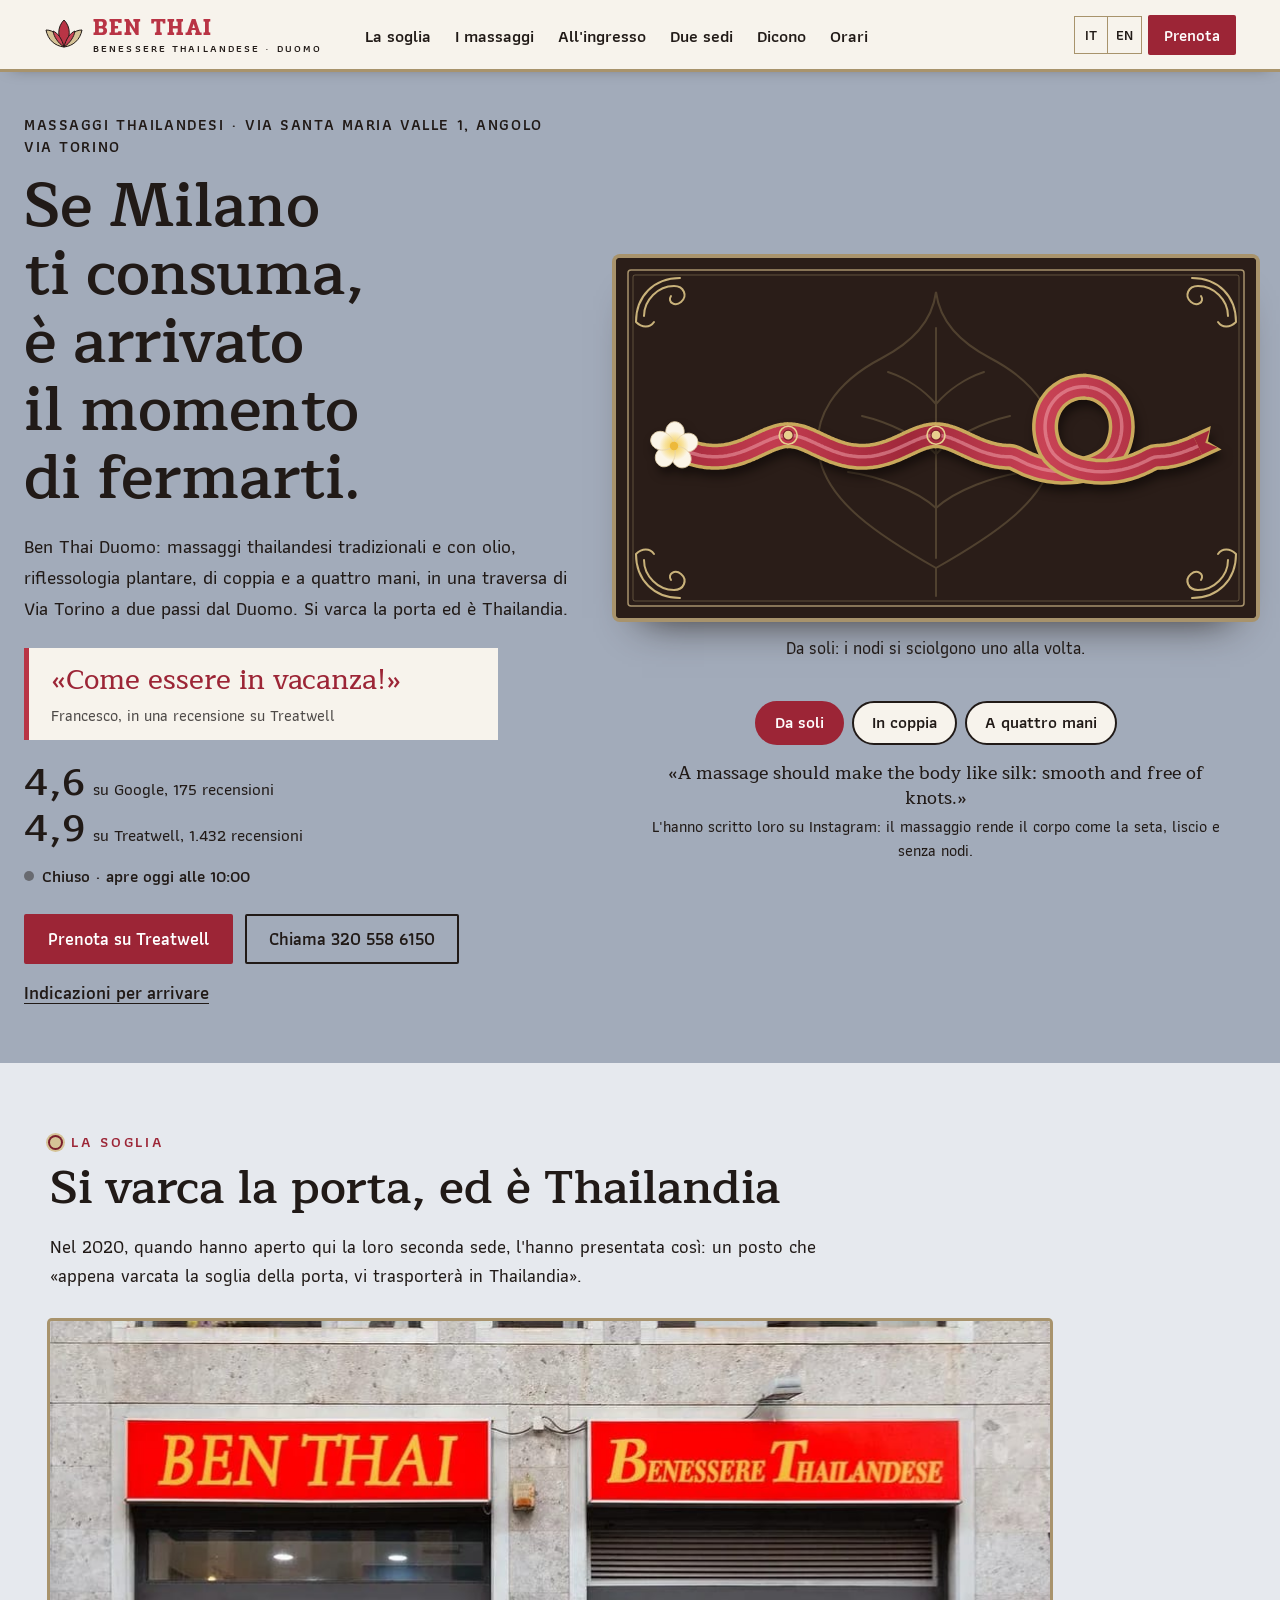
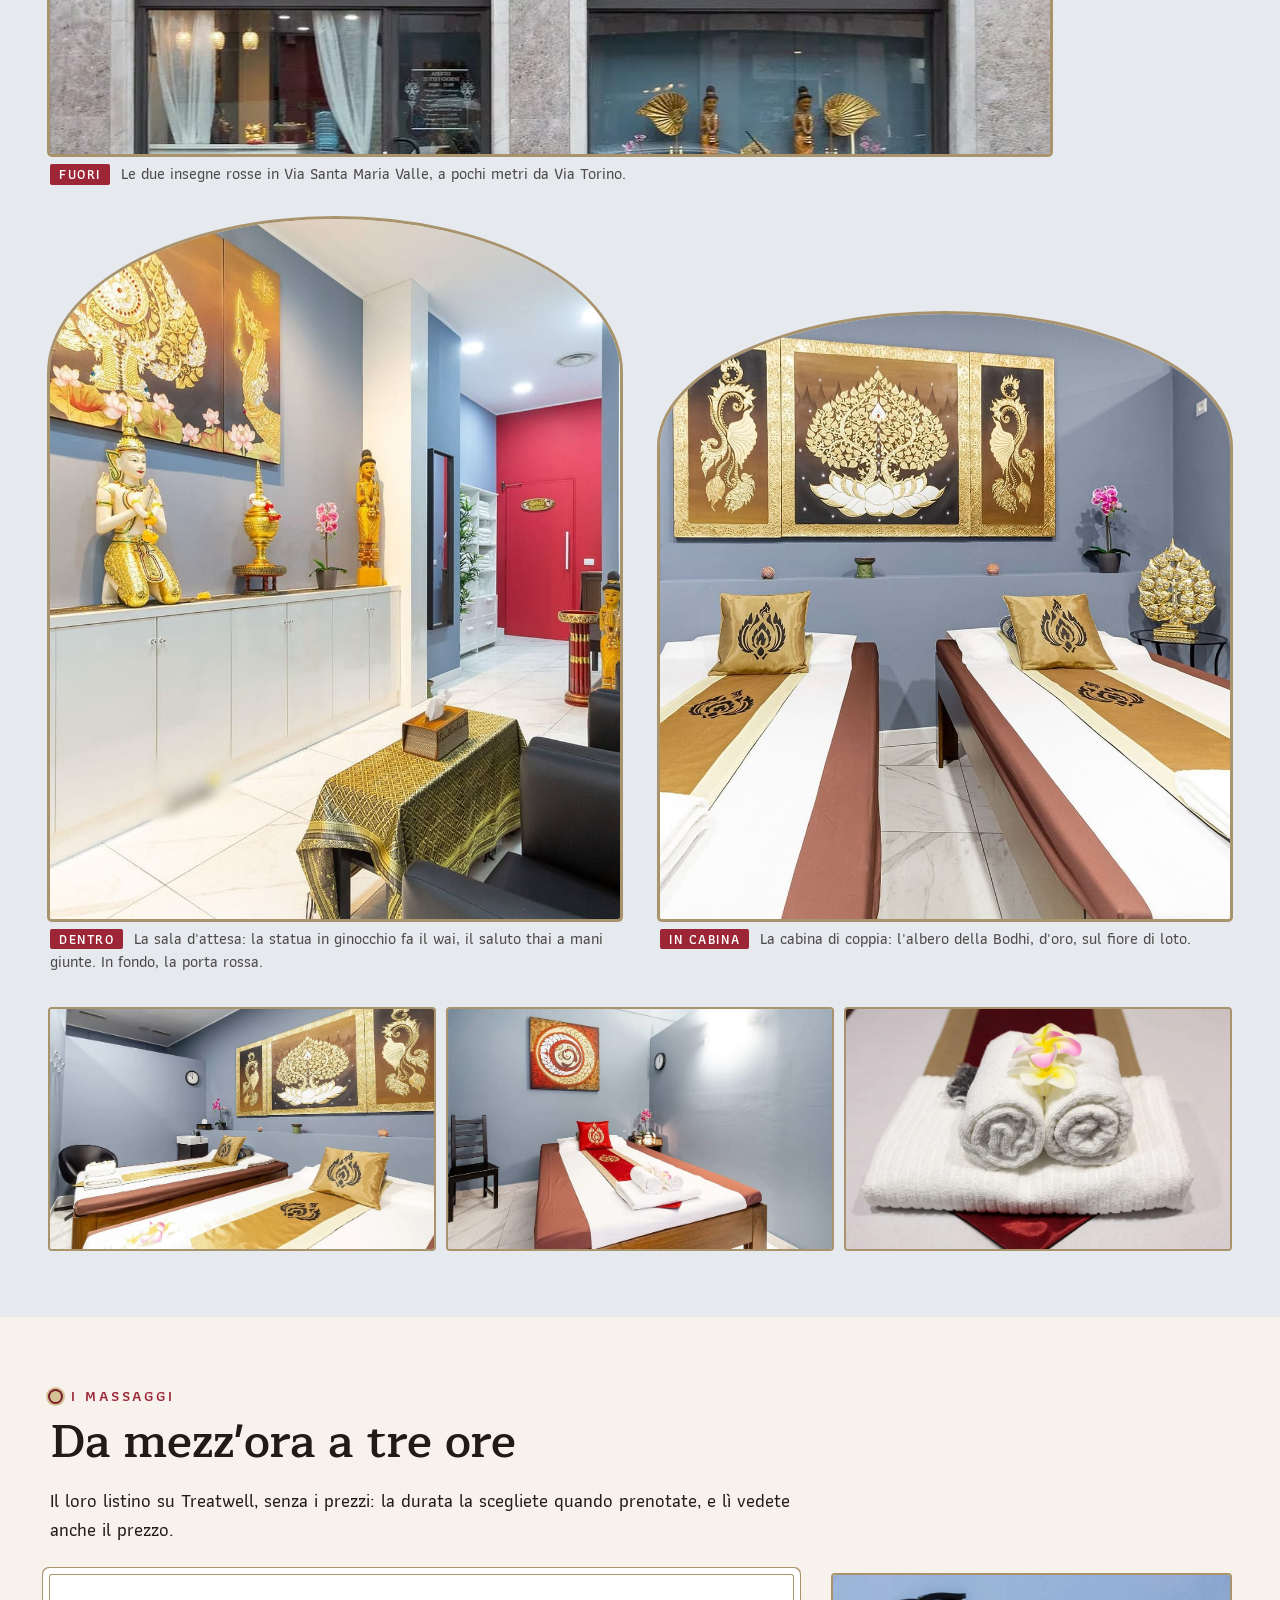
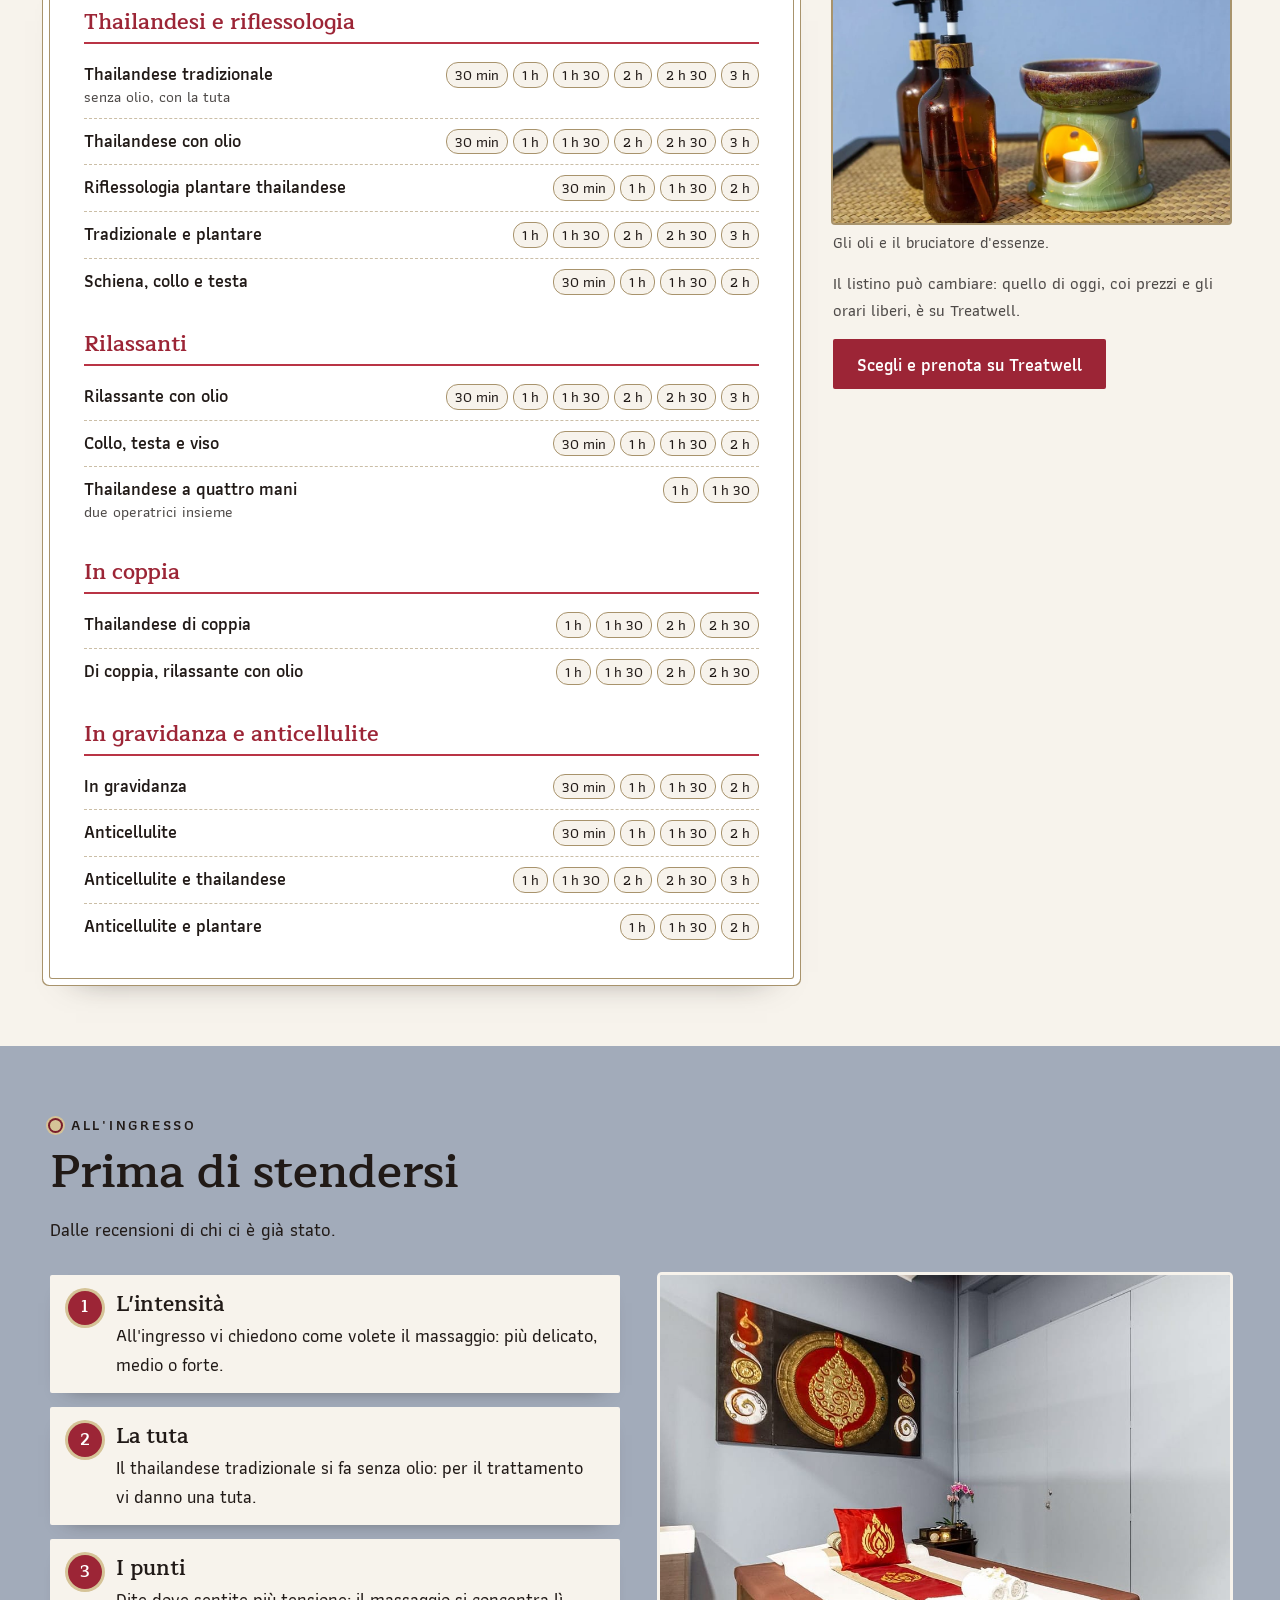
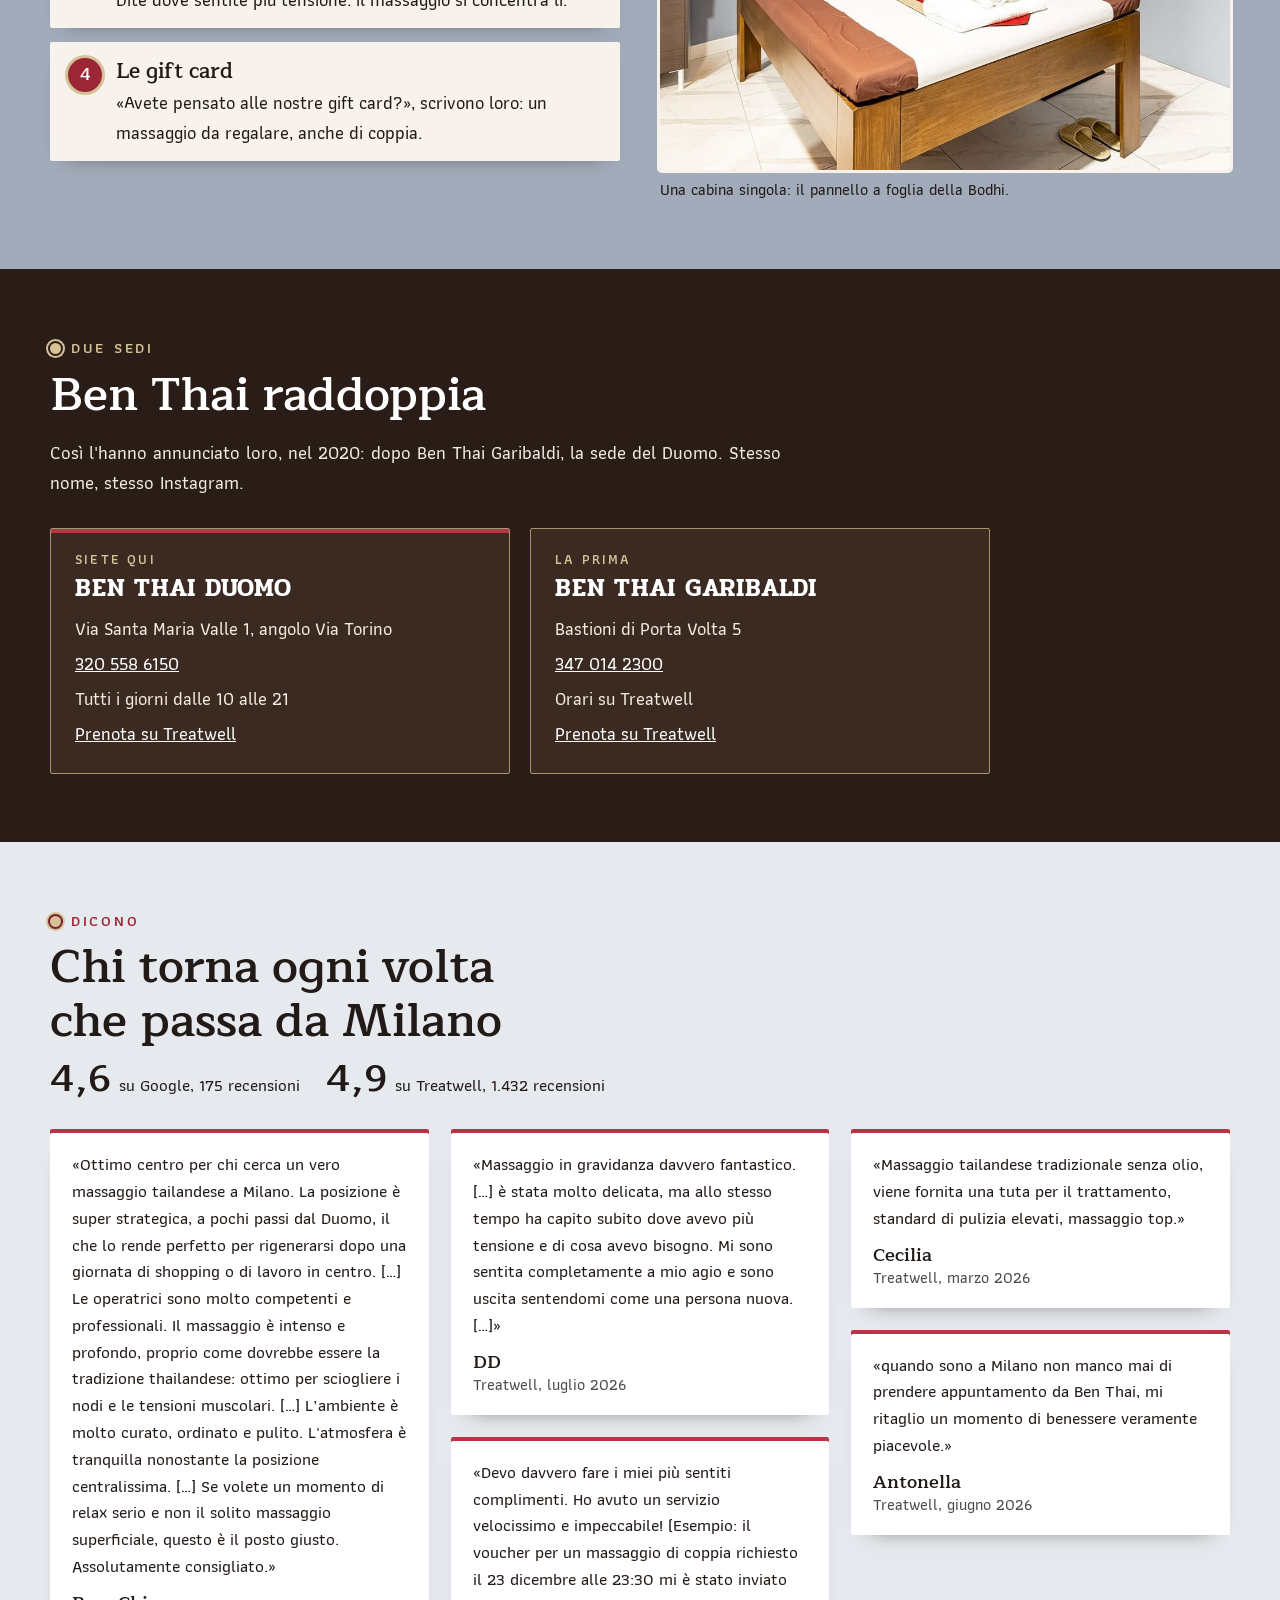
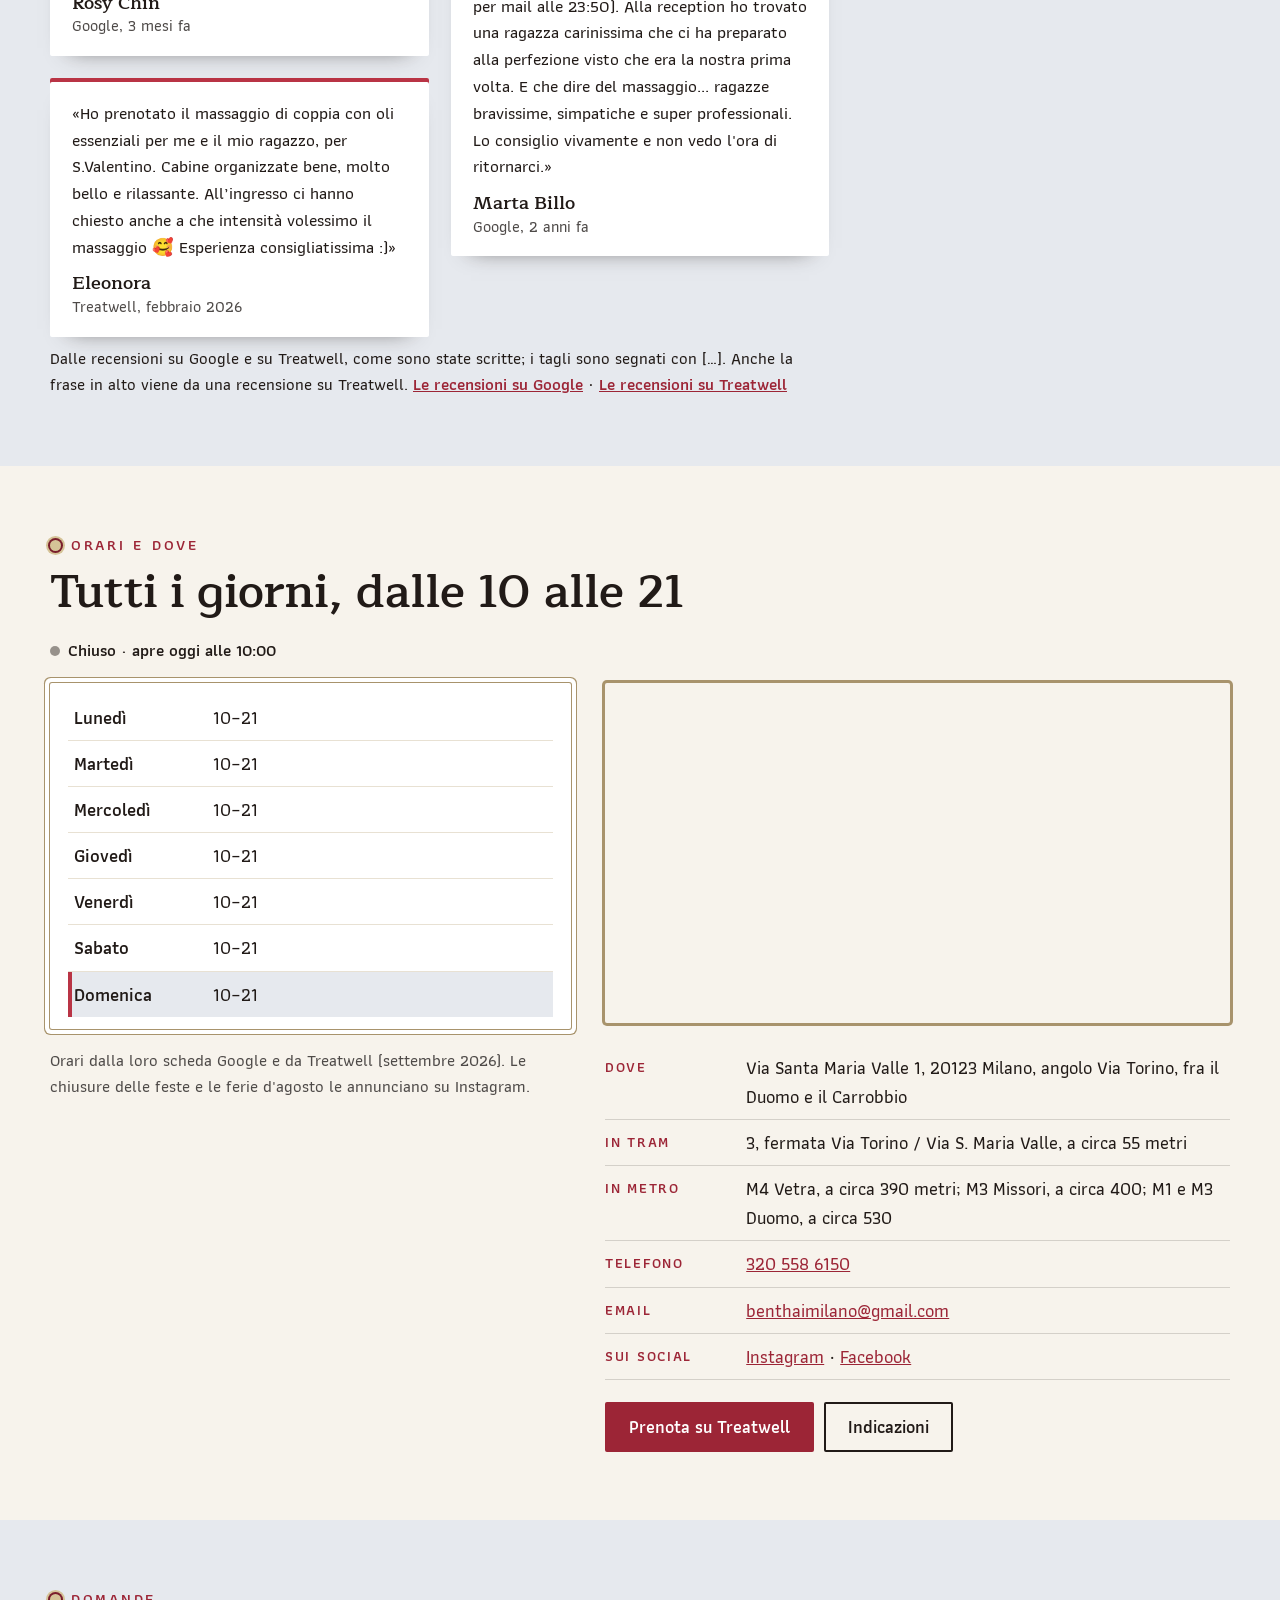
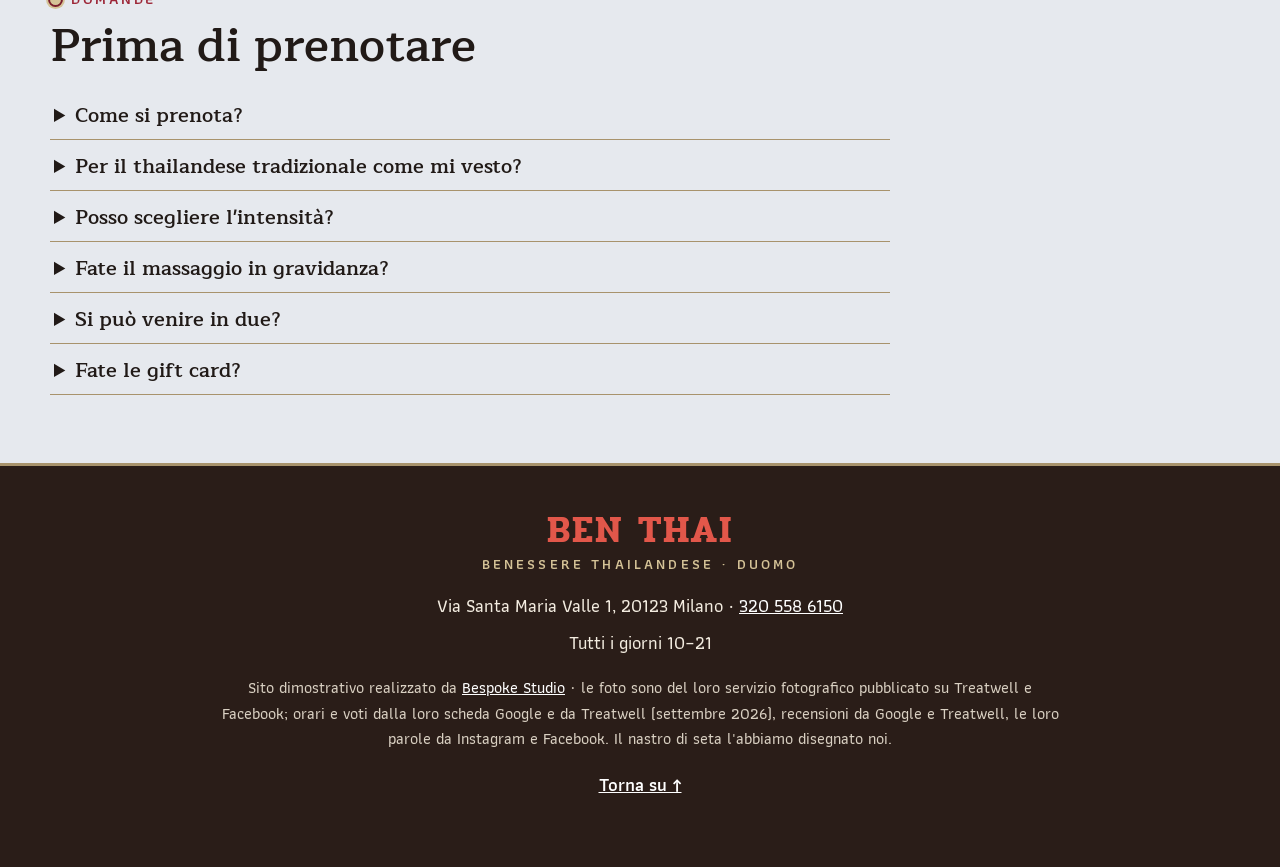
==== index.html @ f52c6b4f "Ben Thai Duomo, Via Santa Maria Valle 1 — liscio come la seta Massaggi thailandesi in una traversa d" ====
<!DOCTYPE html>
<html lang="it" class="no-js">
<head>
<meta charset="utf-8">
<meta name="viewport" content="width=device-width, initial-scale=1">
<script>(function(){var r=document.documentElement;r.classList.remove('no-js');
/* la firma: finché main.js non parte c'è il nastro coi nodi; se il codice non arriva, dopo 2,5 s c'è il nastro liscio */
try{if(!matchMedia('(prefers-reduced-motion: reduce)').matches){r.classList.add('firma-attesa');window.__attesaSeta=setTimeout(function(){r.classList.remove('firma-attesa')},2500)}}catch(e){}})()</script>
<title>Ben Thai Duomo — Massaggi thailandesi in Via Santa Maria Valle 1, Milano</title>
<meta name="description" content="Ben Thai Duomo, Benessere Thailandese: massaggi thailandesi tradizionali, con olio, riflessologia plantare, di coppia e a quattro mani in Via Santa Maria Valle 1, angolo Via Torino, Milano. Tutti i giorni 10–21. Google 4,6 su 175, Treatwell 4,9 su 1.432. Tel. 320 558 6150.">
<link rel="canonical" href="https://rotenzark.github.io/ben-thai-duomo/">
<meta property="og:type" content="website">
<meta property="og:title" content="Ben Thai Duomo — Se Milano ti consuma, è arrivato il momento di fermarti.">
<meta property="og:description" content="Massaggi thailandesi a due passi dal Duomo, in una traversa di Via Torino: si varca la porta ed è Thailandia. Tutti i giorni dalle 10 alle 21.">
<meta property="og:image" content="https://rotenzark.github.io/ben-thai-duomo/img/og.jpg">
<meta property="og:url" content="https://rotenzark.github.io/ben-thai-duomo/">
<meta property="og:locale" content="it_IT">
<meta name="twitter:card" content="summary_large_image">
<meta name="theme-color" content="#A2ABBA">
<link rel="icon" href="img/favicon.svg" type="image/svg+xml">
<link rel="icon" href="img/favicon-32.png" sizes="32x32" type="image/png">
<link rel="apple-touch-icon" href="img/apple-touch-icon.png">
<link rel="preconnect" href="https://fonts.googleapis.com">
<link rel="preconnect" href="https://fonts.gstatic.com" crossorigin>
<link href="https://fonts.googleapis.com/css2?family=Pridi:wght@600&amp;family=Maitree:wght@500;600&amp;family=Athiti:wght@400;500;600&amp;display=swap" rel="stylesheet">
<link rel="stylesheet" href="css/styles.css?v=1">
<script src="https://cdn.jsdelivr.net/npm/gsap@3.12.5/dist/gsap.min.js" defer></script>
<script src="https://cdn.jsdelivr.net/npm/gsap@3.12.5/dist/ScrollTrigger.min.js" defer></script>
<script src="js/main.js?v=1" defer></script>
<script type="application/ld+json">
{"@context":"https://schema.org","@type":"HealthAndBeautyBusiness","name":"Ben Thai Duomo - Benessere Thailandese","description":"Massaggi thailandesi in Via Santa Maria Valle 1, angolo Via Torino, Milano: tradizionale, con olio, riflessologia plantare, di coppia, a quattro mani, in gravidanza.","url":"https://rotenzark.github.io/ben-thai-duomo/","image":"https://rotenzark.github.io/ben-thai-duomo/img/og.jpg","telephone":"+39 320 558 6150","email":"benthaimilano@gmail.com","address":{"@type":"PostalAddress","streetAddress":"Via Santa Maria Valle 1","postalCode":"20123","addressLocality":"Milano","addressRegion":"MI","addressCountry":"IT"},"geo":{"@type":"GeoCoordinates","latitude":45.46061,"longitude":9.18399},"openingHoursSpecification":[{"@type":"OpeningHoursSpecification","dayOfWeek":["Monday","Tuesday","Wednesday","Thursday","Friday","Saturday","Sunday"],"opens":"10:00","closes":"21:00"}],"aggregateRating":{"@type":"AggregateRating","ratingValue":"4.6","reviewCount":"175","bestRating":"5"},"sameAs":["https://www.instagram.com/benthaimilano/","https://www.facebook.com/BenThaiMilano","https://www.facebook.com/BenThaiDuomo/","https://www.treatwell.it/salone/ben-thai-duomo-benessere-thailandese/"]}
</script>
<script type="application/ld+json">
{"@context":"https://schema.org","@type":"FAQPage","mainEntity":[
{"@type":"Question","name":"Come si prenota?","acceptedAnswer":{"@type":"Answer","text":"Su Treatwell, online o dall'app, oppure per telefono al 320 558 6150. Il massaggio si sceglie con la sua durata, da 30 minuti a 3 ore."}},
{"@type":"Question","name":"Per il thailandese tradizionale come mi vesto?","acceptedAnswer":{"@type":"Answer","text":"Si fa senza olio, e per il trattamento vi danno una tuta."}},
{"@type":"Question","name":"Posso scegliere l'intensità?","acceptedAnswer":{"@type":"Answer","text":"Sì: chi ci è stato racconta che ve lo chiedono all'ingresso. E potete dire su quali punti concentrarsi."}},
{"@type":"Question","name":"Fate il massaggio in gravidanza?","acceptedAnswer":{"@type":"Answer","text":"Sì, c'è il massaggio in gravidanza, da 30 minuti a 2 ore."}},
{"@type":"Question","name":"Si può venire in due?","acceptedAnswer":{"@type":"Answer","text":"Sì: ci sono le cabine di coppia, per il thailandese di coppia e per il rilassante con olio."}},
{"@type":"Question","name":"Fate le gift card?","acceptedAnswer":{"@type":"Answer","text":"Sì, anche per il massaggio di coppia: chi l'ha regalata racconta che il buono è arrivato per email. Chiedete per telefono."}}
]}
</script>
</head>
<body>

<a class="salta" href="#contenuto" data-i18n="m.salta">Vai al contenuto</a>

<header class="testata" id="testata">
  <div class="testata__dentro">
    <a class="marchio" href="#inizio" aria-label="Ben Thai Duomo: torna all'inizio" data-i18n-aria="m.top">
      <svg class="marchio__loto" viewBox="0 0 40 34" aria-hidden="true"><path d="M20 30 C11 29 4 23 2 13 C10 13 16 19 20 30 Z" fill="#D5C397" stroke="#211A17" stroke-width="1"/><path d="M20 30 C29 29 36 23 38 13 C30 13 24 19 20 30 Z" fill="#D5C397" stroke="#211A17" stroke-width="1"/><path d="M20 3 C27 10 27 21 20 30 C13 21 13 10 20 3 Z" fill="#B93445" stroke="#211A17" stroke-width="1"/><path d="M20 30 C14 26 10 20 9 14 C14 16 18 22 20 30 Z M20 30 C26 26 30 20 31 14 C26 16 22 22 20 30 Z" fill="#C94356" stroke="#211A17" stroke-width="1"/></svg>
      <span class="marchio__testo" aria-hidden="true"><span class="marchio__nome">Ben Thai</span><span class="marchio__sotto">Benessere Thailandese · Duomo</span></span>
    </a>
    <nav id="mainNav" class="voci" aria-label="Le sezioni" data-i18n-aria="m.nav">
      <a href="#soglia" data-i18n="n.soglia">La soglia</a>
      <a href="#massaggi" data-i18n="n.massaggi">I massaggi</a>
      <a href="#ingresso" data-i18n="n.ingresso">All'ingresso</a>
      <a href="#sedi" data-i18n="n.sedi">Due sedi</a>
      <a href="#dicono" data-i18n="n.dicono">Dicono</a>
      <a href="#orari" data-i18n="n.orari">Orari</a>
    </nav>
    <div class="testata__azioni">
      <div class="lingue" role="group" aria-label="Lingua" data-i18n-aria="m.lingua">
        <button type="button" data-lang="it" aria-pressed="true">IT</button>
        <button type="button" data-lang="en" aria-pressed="false">EN</button>
      </div>
      <a class="prenota" href="https://www.treatwell.it/salone/ben-thai-duomo-benessere-thailandese/" target="_blank" rel="noopener"><span data-i18n="t.prenota">Prenota</span></a>
      <button id="burger" class="burger" type="button" aria-expanded="false" aria-controls="menuMobile" aria-label="Apri il menu" data-i18n-aria="m.menu"><span></span><span></span><span></span></button>
    </div>
  </div>
</header>

<nav id="menuMobile" class="menu-mobile" hidden aria-label="Le sezioni" data-i18n-aria="m.nav">
  <a href="#soglia" data-i18n="n.soglia">La soglia</a>
  <a href="#massaggi" data-i18n="n.massaggi">I massaggi</a>
  <a href="#ingresso" data-i18n="n.ingresso">All'ingresso</a>
  <a href="#sedi" data-i18n="n.sedi">Due sedi</a>
  <a href="#dicono" data-i18n="n.dicono">Dicono</a>
  <a href="#orari" data-i18n="n.orari">Orari</a>
  <a href="#domande" data-i18n="n.domande">Domande</a>
  <a class="menu-mobile__tel" href="tel:+393205586150"><span data-i18n="t.chiama">Chiama</span> <span class="intero">320 558 6150</span></a>
</nav>

<main id="contenuto">

  <!-- ══════ L'APERTURA: la parete grigio-azzurra della sala d'attesa ══════ -->
  <section id="inizio" class="apertura" aria-labelledby="titolo">
    <div class="apertura__testo">
      <p class="apertura__sopra" data-i18n="h.sopra">Massaggi thailandesi · Via Santa Maria Valle 1, angolo Via Torino</p>
      <h1 id="titolo" class="apertura__titolo" data-i18n="h.titolo">Se Milano ti consuma, è arrivato il momento di fermarti.</h1>
      <p class="apertura__frase" data-i18n="h.testo">Ben Thai Duomo: massaggi thailandesi tradizionali e con olio, riflessologia plantare, di coppia e a quattro mani, in una traversa di Via Torino a due passi dal Duomo. Si varca la porta ed è Thailandia.</p>
      <blockquote class="citazione">
        <p>«Come essere in vacanza!»</p>
        <footer data-i18n="h.chi">Francesco, in una recensione su Treatwell</footer>
      </blockquote>
      <div class="voti">
        <p class="voto"><b class="voto__n">4,6</b> <span class="voto__su" data-i18n="h.google">su Google, 175 recensioni</span></p>
        <p class="voto"><b class="voto__n">4,9</b> <span class="voto__su" data-i18n="h.treatwell">su Treatwell, 1.432 recensioni</span></p>
      </div>
      <p class="stato" id="orarioStato">Tutti i giorni dalle 10 alle 21</p>
      <div class="apertura__azioni">
        <a class="bottone bottone--pieno" href="https://www.treatwell.it/salone/ben-thai-duomo-benessere-thailandese/" target="_blank" rel="noopener" data-i18n="t.prenotaTw">Prenota su Treatwell</a>
        <a class="bottone bottone--vuoto" href="tel:+393205586150"><span data-i18n="t.chiama">Chiama</span>&nbsp;<span class="intero">320 558 6150</span></a>
      </div>
      <p class="apertura__via"><a href="https://www.google.com/maps/dir/?api=1&amp;destination=Ben+Thai+Duomo%2C+Via+Santa+Maria+Valle+1%2C+20123+Milano" target="_blank" rel="noopener" data-i18n="t.indicazioni">Indicazioni per arrivare</a></p>
    </div>
    <div class="apertura__firma">
      <figure class="seta" id="seta-firma" data-modo="0" data-firma="fatta">
<!--SETA--><svg class="seta__svg" id="setaSvg" viewBox="0 0 640 360" role="img" aria-labelledby="setaTitolo setaDesc">
        <title id="setaTitolo" data-i18n="p.titolo">Liscio come la seta</title>
        <desc id="setaDesc" data-i18n="p.desc">Su un pannello di lacca scura con gli angoli d'oro, un nastro di seta rosso bordato d'oro fa tre nodi; i nodi si sciolgono uno alla volta e il nastro resta un'onda liscia, poi un riflesso di luce ci scorre sopra. Tre modi: da soli, in coppia (due nastri, rosso e oro), a quattro mani (quattro nodi, dai due capi insieme).</desc>
        <defs>
          <linearGradient id="btdSetaRossa" gradientUnits="userSpaceOnUse" x1="-270" y1="0" x2="270" y2="0"><stop offset="0" stop-color="#A42A3B"/><stop offset=".2" stop-color="#C23C4F"/><stop offset=".45" stop-color="#A0283A"/><stop offset=".7" stop-color="#C84255"/><stop offset="1" stop-color="#A42A3B"/></linearGradient>
          <linearGradient id="btdSetaOro" gradientUnits="userSpaceOnUse" x1="-270" y1="0" x2="270" y2="0"><stop offset="0" stop-color="#C8A55A"/><stop offset=".25" stop-color="#E3C987"/><stop offset=".5" stop-color="#C29E52"/><stop offset=".75" stop-color="#E6CF92"/><stop offset="1" stop-color="#C8A55A"/></linearGradient>
          <radialGradient id="btdFiore" gradientUnits="userSpaceOnUse" cx="0" cy="0" r="24"><stop offset="0" stop-color="#F2C94C"/><stop offset=".38" stop-color="#F8E3A0"/><stop offset=".62" stop-color="#FBF5E8"/></radialGradient>
        </defs>
        <rect class="lacca" x="0" y="0" width="640" height="360"/>
        <path class="foglia" d="M320 34 C324 64 344 84 374 100 C420 124 446 160 436 202 C426 244 380 276 320 310 C260 276 214 244 204 202 C194 160 220 124 266 100 C296 84 316 64 320 34 Z M320 310 V338 M320 300 V70 M320 250 C300 232 262 218 232 214 M320 250 C340 232 378 218 408 214 M320 196 C302 178 272 164 246 158 M320 196 C338 178 368 164 394 158 M320 146 C308 132 290 120 272 114 M320 146 C332 132 350 120 368 114"/>
        <rect class="cornice" x="12" y="12" width="616" height="336" rx="3"/>
        <rect class="cornice cornice--fine" x="17" y="17" width="606" height="326" rx="2"/>
        <path class="angolo" d="M20 64 C20 38 38 20 64 20 M28 58 C28 42 42 28 58 28 C68 28 72 38 65 44 C59 49 51 44 55 38 M20 64 C26 70 34 70 38 64" transform="translate(0 0) scale(1 1)"/><path class="angolo" d="M20 64 C20 38 38 20 64 20 M28 58 C28 42 42 28 58 28 C68 28 72 38 65 44 C59 49 51 44 55 38 M20 64 C26 70 34 70 38 64" transform="translate(640 0) scale(-1 1)"/><path class="angolo" d="M20 64 C20 38 38 20 64 20 M28 58 C28 42 42 28 58 28 C68 28 72 38 65 44 C59 49 51 44 55 38 M20 64 C26 70 34 70 38 64" transform="translate(0 360) scale(1 -1)"/><path class="angolo" d="M20 64 C20 38 38 20 64 20 M28 58 C28 42 42 28 58 28 C68 28 72 38 65 44 C59 49 51 44 55 38 M20 64 C26 70 34 70 38 64" transform="translate(640 360) scale(-1 -1)"/>
        <g class="nastri" transform="translate(0 0)">
          <g class="modo" data-m="0"><g class="nastro nastro--rosso" transform="translate(320 188) scale(1)"><path class="coda__orlo" d="M266.5 12.2 L285.6 3.5 L272 -4.6 L274.8 -20.1 L255.7 -11.4 Z"/><path class="coda__corpo" d="M265 9.1 L281.4 1.6 L269.3 -3.3 L273.5 -15.7 L257.1 -8.2 Z"/><path class="orlo" data-m="0" data-n="0" data-k="0" d="M-262 0 L-260.3 0.8 L-258.7 1.5 L-257 2.3 L-255.3 3 L-253.5 3.7 L-251.8 4.4 L-250 5.1 L-248.2 5.7 L-246.4 6.4 L-244.6 7 L-242.8 7.5 L-240.9 8 L-239.1 8.5 L-237.2 9 L-235.3 9.4 L-233.4 9.7 L-231.5 10 L-229.6 10.3 L-227.7 10.5 L-225.8 10.6 L-223.9 10.7 L-222 10.8 L-220 10.8 L-218.1 10.7 L-216.2 10.6 L-214.3 10.5 L-212.4 10.3 L-210.5 10 L-208.6 9.7 L-206.7 9.3 L-204.8 8.9 L-202.9 8.5 L-201.1 8 L-199.2 7.4 L-197.4 6.9 L-195.6 6.3 L-193.8 5.6 L-192 5 L-190.2 4.3 L-188.5 3.6 L-186.8 2.9 L-185.1 2.1 L-183.4 1.4 L-181.7 0.6 L-180.1 -0.1 L-178.4 -0.9 L-176.8 -1.6 L-175.2 -2.4 L-173.6 -3.1 L-172.1 -3.8 L-170.6 -4.5 L-169 -5.2 L-167.5 -5.8 L-166.1 -6.5 L-164.6 -7 L-163.1 -7.6 L-161.7 -8.1 L-160.3 -8.6 L-158.9 -9 L-157.4 -9.4 L-156.1 -9.8 L-154.7 -10.1 L-153.3 -10.3 L-151.9 -10.5 L-150.5 -10.7 L-149.2 -10.8 L-147.8 -10.8"/><path class="corpo" data-m="0" data-n="0" data-k="0" d="M-262 0 L-260.3 0.8 L-258.7 1.5 L-257 2.3 L-255.3 3 L-253.5 3.7 L-251.8 4.4 L-250 5.1 L-248.2 5.7 L-246.4 6.4 L-244.6 7 L-242.8 7.5 L-240.9 8 L-239.1 8.5 L-237.2 9 L-235.3 9.4 L-233.4 9.7 L-231.5 10 L-229.6 10.3 L-227.7 10.5 L-225.8 10.6 L-223.9 10.7 L-222 10.8 L-220 10.8 L-218.1 10.7 L-216.2 10.6 L-214.3 10.5 L-212.4 10.3 L-210.5 10 L-208.6 9.7 L-206.7 9.3 L-204.8 8.9 L-202.9 8.5 L-201.1 8 L-199.2 7.4 L-197.4 6.9 L-195.6 6.3 L-193.8 5.6 L-192 5 L-190.2 4.3 L-188.5 3.6 L-186.8 2.9 L-185.1 2.1 L-183.4 1.4 L-181.7 0.6 L-180.1 -0.1 L-178.4 -0.9 L-176.8 -1.6 L-175.2 -2.4 L-173.6 -3.1 L-172.1 -3.8 L-170.6 -4.5 L-169 -5.2 L-167.5 -5.8 L-166.1 -6.5 L-164.6 -7 L-163.1 -7.6 L-161.7 -8.1 L-160.3 -8.6 L-158.9 -9 L-157.4 -9.4 L-156.1 -9.8 L-154.7 -10.1 L-153.3 -10.3 L-151.9 -10.5 L-150.5 -10.7 L-149.2 -10.8 L-147.8 -10.8"/><path class="luce" data-m="0" data-n="0" data-k="0" d="M-262 0 L-260.3 0.8 L-258.7 1.5 L-257 2.3 L-255.3 3 L-253.5 3.7 L-251.8 4.4 L-250 5.1 L-248.2 5.7 L-246.4 6.4 L-244.6 7 L-242.8 7.5 L-240.9 8 L-239.1 8.5 L-237.2 9 L-235.3 9.4 L-233.4 9.7 L-231.5 10 L-229.6 10.3 L-227.7 10.5 L-225.8 10.6 L-223.9 10.7 L-222 10.8 L-220 10.8 L-218.1 10.7 L-216.2 10.6 L-214.3 10.5 L-212.4 10.3 L-210.5 10 L-208.6 9.7 L-206.7 9.3 L-204.8 8.9 L-202.9 8.5 L-201.1 8 L-199.2 7.4 L-197.4 6.9 L-195.6 6.3 L-193.8 5.6 L-192 5 L-190.2 4.3 L-188.5 3.6 L-186.8 2.9 L-185.1 2.1 L-183.4 1.4 L-181.7 0.6 L-180.1 -0.1 L-178.4 -0.9 L-176.8 -1.6 L-175.2 -2.4 L-173.6 -3.1 L-172.1 -3.8 L-170.6 -4.5 L-169 -5.2 L-167.5 -5.8 L-166.1 -6.5 L-164.6 -7 L-163.1 -7.6 L-161.7 -8.1 L-160.3 -8.6 L-158.9 -9 L-157.4 -9.4 L-156.1 -9.8 L-154.7 -10.1 L-153.3 -10.3 L-151.9 -10.5 L-150.5 -10.7"/><path class="orlo" data-m="0" data-n="0" data-k="1" d="M-149.2 -10.8 L-147.8 -10.8 L-146.5 -10.8 L-145.1 -10.7 L-143.7 -10.6 L-142.4 -10.4 L-141 -10.2 L-139.6 -9.9 L-138.2 -9.6 L-136.8 -9.3 L-135.4 -8.9 L-134 -8.4 L-132.5 -7.9 L-131.1 -7.4 L-129.6 -6.8 L-128.2 -6.2 L-126.7 -5.6 L-125.2 -4.9 L-123.6 -4.2 L-122.1 -3.5 L-120.5 -2.8 L-119 -2 L-117.4 -1.3 L-115.7 -0.5 L-114.1 0.2 L-112.4 1 L-110.8 1.7 L-109.1 2.5 L-107.3 3.2 L-105.6 3.9 L-103.9 4.6 L-102.1 5.3 L-100.3 5.9 L-98.5 6.5 L-96.7 7.1 L-94.8 7.7 L-93 8.2 L-91.1 8.7 L-89.3 9.1 L-87.4 9.5 L-85.5 9.8 L-83.6 10.1 L-81.7 10.3 L-79.8 10.5 L-77.8 10.7 L-75.9 10.8 L-74 10.8 L-72.1 10.8 L-70.1 10.7 L-68.2 10.6 L-66.3 10.4 L-64.4 10.2 L-62.5 9.9 L-60.6 9.6 L-58.7 9.2 L-56.8 8.8 L-55 8.3 L-53.1 7.8 L-51.3 7.3 L-49.5 6.7 L-47.6 6.1 L-45.8 5.5 L-44.1 4.8 L-42.3 4.1 L-40.6 3.4 L-38.9 2.7 L-37.1 1.9 L-35.5 1.2 L-33.8 0.4 L-32.2 -0.3 L-30.5 -1.1 L-28.9 -1.8 L-27.3 -2.6 L-25.8 -3.3 L-24.2 -4 L-22.7 -4.7 L-21.2 -5.4 L-19.7 -6 L-18.2 -6.6 L-16.7 -7.2 L-15.3 -7.8 L-13.9 -8.3 L-12.4 -8.7 L-11 -9.1 L-9.6 -9.5 L-8.2 -9.9 L-6.8 -10.1 L-5.5 -10.4 L-4.1 -10.6 L-2.7 -10.7 L-1.4 -10.8 L0 -10.8"/><path class="corpo" data-m="0" data-n="0" data-k="1" d="M-150.5 -10.7 L-149.2 -10.8 L-147.8 -10.8 L-146.5 -10.8 L-145.1 -10.7 L-143.7 -10.6 L-142.4 -10.4 L-141 -10.2 L-139.6 -9.9 L-138.2 -9.6 L-136.8 -9.3 L-135.4 -8.9 L-134 -8.4 L-132.5 -7.9 L-131.1 -7.4 L-129.6 -6.8 L-128.2 -6.2 L-126.7 -5.6 L-125.2 -4.9 L-123.6 -4.2 L-122.1 -3.5 L-120.5 -2.8 L-119 -2 L-117.4 -1.3 L-115.7 -0.5 L-114.1 0.2 L-112.4 1 L-110.8 1.7 L-109.1 2.5 L-107.3 3.2 L-105.6 3.9 L-103.9 4.6 L-102.1 5.3 L-100.3 5.9 L-98.5 6.5 L-96.7 7.1 L-94.8 7.7 L-93 8.2 L-91.1 8.7 L-89.3 9.1 L-87.4 9.5 L-85.5 9.8 L-83.6 10.1 L-81.7 10.3 L-79.8 10.5 L-77.8 10.7 L-75.9 10.8 L-74 10.8 L-72.1 10.8 L-70.1 10.7 L-68.2 10.6 L-66.3 10.4 L-64.4 10.2 L-62.5 9.9 L-60.6 9.6 L-58.7 9.2 L-56.8 8.8 L-55 8.3 L-53.1 7.8 L-51.3 7.3 L-49.5 6.7 L-47.6 6.1 L-45.8 5.5 L-44.1 4.8 L-42.3 4.1 L-40.6 3.4 L-38.9 2.7 L-37.1 1.9 L-35.5 1.2 L-33.8 0.4 L-32.2 -0.3 L-30.5 -1.1 L-28.9 -1.8 L-27.3 -2.6 L-25.8 -3.3 L-24.2 -4 L-22.7 -4.7 L-21.2 -5.4 L-19.7 -6 L-18.2 -6.6 L-16.7 -7.2 L-15.3 -7.8 L-13.9 -8.3 L-12.4 -8.7 L-11 -9.1 L-9.6 -9.5 L-8.2 -9.9 L-6.8 -10.1 L-5.5 -10.4 L-4.1 -10.6 L-2.7 -10.7 L-1.4 -10.8 L0 -10.8"/><path class="luce" data-m="0" data-n="0" data-k="1" d="M-150.5 -10.7 L-149.2 -10.8 L-147.8 -10.8 L-146.5 -10.8 L-145.1 -10.7 L-143.7 -10.6 L-142.4 -10.4 L-141 -10.2 L-139.6 -9.9 L-138.2 -9.6 L-136.8 -9.3 L-135.4 -8.9 L-134 -8.4 L-132.5 -7.9 L-131.1 -7.4 L-129.6 -6.8 L-128.2 -6.2 L-126.7 -5.6 L-125.2 -4.9 L-123.6 -4.2 L-122.1 -3.5 L-120.5 -2.8 L-119 -2 L-117.4 -1.3 L-115.7 -0.5 L-114.1 0.2 L-112.4 1 L-110.8 1.7 L-109.1 2.5 L-107.3 3.2 L-105.6 3.9 L-103.9 4.6 L-102.1 5.3 L-100.3 5.9 L-98.5 6.5 L-96.7 7.1 L-94.8 7.7 L-93 8.2 L-91.1 8.7 L-89.3 9.1 L-87.4 9.5 L-85.5 9.8 L-83.6 10.1 L-81.7 10.3 L-79.8 10.5 L-77.8 10.7 L-75.9 10.8 L-74 10.8 L-72.1 10.8 L-70.1 10.7 L-68.2 10.6 L-66.3 10.4 L-64.4 10.2 L-62.5 9.9 L-60.6 9.6 L-58.7 9.2 L-56.8 8.8 L-55 8.3 L-53.1 7.8 L-51.3 7.3 L-49.5 6.7 L-47.6 6.1 L-45.8 5.5 L-44.1 4.8 L-42.3 4.1 L-40.6 3.4 L-38.9 2.7 L-37.1 1.9 L-35.5 1.2 L-33.8 0.4 L-32.2 -0.3 L-30.5 -1.1 L-28.9 -1.8 L-27.3 -2.6 L-25.8 -3.3 L-24.2 -4 L-22.7 -4.7 L-21.2 -5.4 L-19.7 -6 L-18.2 -6.6 L-16.7 -7.2 L-15.3 -7.8 L-13.9 -8.3 L-12.4 -8.7 L-11 -9.1 L-9.6 -9.5 L-8.2 -9.9 L-6.8 -10.1 L-5.5 -10.4 L-4.1 -10.6 L-2.7 -10.7"/><path class="orlo" data-m="0" data-n="0" data-k="2" d="M-1.4 -10.8 L0 -10.8 L1.4 -10.8 L2.7 -10.7 L4.1 -10.6 L5.5 -10.4 L6.8 -10.1 L8.2 -9.9 L9.6 -9.5 L11 -9.1 L12.4 -8.7 L13.9 -8.3 L15.3 -7.8 L16.7 -7.2 L18.2 -6.6 L19.7 -6 L21.2 -5.4 L22.7 -4.7 L24.2 -4 L25.8 -3.3 L27.3 -2.6 L28.9 -1.8 L30.5 -1.1 L32.2 -0.3 L33.8 0.4 L35.5 1.2 L37.1 1.9 L38.9 2.7 L40.6 3.4 L42.3 4.1 L44.1 4.8 L45.8 5.5 L47.6 6.1 L49.5 6.7 L51.3 7.3 L53.1 7.8 L55 8.3 L56.8 8.8 L58.7 9.2 L60.6 9.6 L62.5 9.9 L64.4 10.2 L66.3 10.4 L68.2 10.6 L70.1 10.7 L72.1 10.8 L74 10.8 L75.9 10.8 L77.8 10.7 L79.8 10.5 L81.7 10.3 L83.6 10.1 L85.5 9.8 L87.4 9.5 L89.3 9.1 L91.1 8.7 L93 8.2 L94.8 7.7 L96.7 7.1 L98.5 6.5 L100.3 5.9 L102.1 5.3 L103.9 4.6 L105.6 3.9 L107.3 3.2 L109.1 2.5 L110.8 1.7 L112.4 1 L114.1 0.2 L115.7 -0.5 L117.4 -1.3 L119 -2 L120.5 -2.8 L122.1 -3.5 L123.6 -4.2 L125.2 -4.9 L126.7 -5.6 L128.2 -6.2 L129.6 -6.8 L131.1 -7.4 L132.5 -7.9 L134 -8.4 L135.4 -8.9 L136.8 -9.3 L138.2 -9.6 L139.6 -9.9 L141 -10.2 L142.4 -10.4 L143.7 -10.6 L145.1 -10.7 L146.5 -10.8 L147.8 -10.8"/><path class="corpo" data-m="0" data-n="0" data-k="2" d="M-2.7 -10.7 L-1.4 -10.8 L0 -10.8 L1.4 -10.8 L2.7 -10.7 L4.1 -10.6 L5.5 -10.4 L6.8 -10.1 L8.2 -9.9 L9.6 -9.5 L11 -9.1 L12.4 -8.7 L13.9 -8.3 L15.3 -7.8 L16.7 -7.2 L18.2 -6.6 L19.7 -6 L21.2 -5.4 L22.7 -4.7 L24.2 -4 L25.8 -3.3 L27.3 -2.6 L28.9 -1.8 L30.5 -1.1 L32.2 -0.3 L33.8 0.4 L35.5 1.2 L37.1 1.9 L38.9 2.7 L40.6 3.4 L42.3 4.1 L44.1 4.8 L45.8 5.5 L47.6 6.1 L49.5 6.7 L51.3 7.3 L53.1 7.8 L55 8.3 L56.8 8.8 L58.7 9.2 L60.6 9.6 L62.5 9.9 L64.4 10.2 L66.3 10.4 L68.2 10.6 L70.1 10.7 L72.1 10.8 L74 10.8 L75.9 10.8 L77.8 10.7 L79.8 10.5 L81.7 10.3 L83.6 10.1 L85.5 9.8 L87.4 9.5 L89.3 9.1 L91.1 8.7 L93 8.2 L94.8 7.7 L96.7 7.1 L98.5 6.5 L100.3 5.9 L102.1 5.3 L103.9 4.6 L105.6 3.9 L107.3 3.2 L109.1 2.5 L110.8 1.7 L112.4 1 L114.1 0.2 L115.7 -0.5 L117.4 -1.3 L119 -2 L120.5 -2.8 L122.1 -3.5 L123.6 -4.2 L125.2 -4.9 L126.7 -5.6 L128.2 -6.2 L129.6 -6.8 L131.1 -7.4 L132.5 -7.9 L134 -8.4 L135.4 -8.9 L136.8 -9.3 L138.2 -9.6 L139.6 -9.9 L141 -10.2 L142.4 -10.4 L143.7 -10.6 L145.1 -10.7 L146.5 -10.8 L147.8 -10.8"/><path class="luce" data-m="0" data-n="0" data-k="2" d="M-2.7 -10.7 L-1.4 -10.8 L0 -10.8 L1.4 -10.8 L2.7 -10.7 L4.1 -10.6 L5.5 -10.4 L6.8 -10.1 L8.2 -9.9 L9.6 -9.5 L11 -9.1 L12.4 -8.7 L13.9 -8.3 L15.3 -7.8 L16.7 -7.2 L18.2 -6.6 L19.7 -6 L21.2 -5.4 L22.7 -4.7 L24.2 -4 L25.8 -3.3 L27.3 -2.6 L28.9 -1.8 L30.5 -1.1 L32.2 -0.3 L33.8 0.4 L35.5 1.2 L37.1 1.9 L38.9 2.7 L40.6 3.4 L42.3 4.1 L44.1 4.8 L45.8 5.5 L47.6 6.1 L49.5 6.7 L51.3 7.3 L53.1 7.8 L55 8.3 L56.8 8.8 L58.7 9.2 L60.6 9.6 L62.5 9.9 L64.4 10.2 L66.3 10.4 L68.2 10.6 L70.1 10.7 L72.1 10.8 L74 10.8 L75.9 10.8 L77.8 10.7 L79.8 10.5 L81.7 10.3 L83.6 10.1 L85.5 9.8 L87.4 9.5 L89.3 9.1 L91.1 8.7 L93 8.2 L94.8 7.7 L96.7 7.1 L98.5 6.5 L100.3 5.9 L102.1 5.3 L103.9 4.6 L105.6 3.9 L107.3 3.2 L109.1 2.5 L110.8 1.7 L112.4 1 L114.1 0.2 L115.7 -0.5 L117.4 -1.3 L119 -2 L120.5 -2.8 L122.1 -3.5 L123.6 -4.2 L125.2 -4.9 L126.7 -5.6 L128.2 -6.2 L129.6 -6.8 L131.1 -7.4 L132.5 -7.9 L134 -8.4 L135.4 -8.9 L136.8 -9.3 L138.2 -9.6 L139.6 -9.9 L141 -10.2 L142.4 -10.4 L143.7 -10.6 L145.1 -10.7"/><path class="orlo" data-m="0" data-n="0" data-k="3" d="M146.5 -10.8 L147.8 -10.8 L149.2 -10.8 L150.5 -10.7 L151.9 -10.5 L153.3 -10.3 L154.7 -10.1 L156.1 -9.8 L157.4 -9.4 L158.9 -9 L160.3 -8.6 L161.7 -8.1 L163.1 -7.6 L164.6 -7 L166.1 -6.5 L167.5 -5.8 L169 -5.2 L170.6 -4.5 L172.1 -3.8 L173.6 -3.1 L175.2 -2.4 L176.8 -1.6 L178.4 -0.9 L180.1 -0.1 L181.7 0.6 L183.4 1.4 L185.1 2.1 L186.8 2.9 L188.5 3.6 L190.2 4.3 L192 5 L193.8 5.6 L195.6 6.3 L197.4 6.9 L199.2 7.4 L201.1 8 L202.9 8.5 L204.8 8.9 L206.7 9.3 L208.6 9.7 L210.5 10 L212.4 10.3 L214.3 10.5 L216.2 10.6 L218.1 10.7 L220 10.8 L222 10.8 L223.9 10.7 L225.8 10.6 L227.7 10.5 L229.6 10.3 L231.5 10 L233.4 9.7 L235.3 9.4 L237.2 9 L239.1 8.5 L240.9 8 L242.8 7.5 L244.6 7 L246.4 6.4 L248.2 5.7 L250 5.1 L251.8 4.4 L253.5 3.7 L255.3 3 L257 2.3 L258.7 1.5 L260.3 0.8 L262 0"/><path class="corpo" data-m="0" data-n="0" data-k="3" d="M145.1 -10.7 L146.5 -10.8 L147.8 -10.8 L149.2 -10.8 L150.5 -10.7 L151.9 -10.5 L153.3 -10.3 L154.7 -10.1 L156.1 -9.8 L157.4 -9.4 L158.9 -9 L160.3 -8.6 L161.7 -8.1 L163.1 -7.6 L164.6 -7 L166.1 -6.5 L167.5 -5.8 L169 -5.2 L170.6 -4.5 L172.1 -3.8 L173.6 -3.1 L175.2 -2.4 L176.8 -1.6 L178.4 -0.9 L180.1 -0.1 L181.7 0.6 L183.4 1.4 L185.1 2.1 L186.8 2.9 L188.5 3.6 L190.2 4.3 L192 5 L193.8 5.6 L195.6 6.3 L197.4 6.9 L199.2 7.4 L201.1 8 L202.9 8.5 L204.8 8.9 L206.7 9.3 L208.6 9.7 L210.5 10 L212.4 10.3 L214.3 10.5 L216.2 10.6 L218.1 10.7 L220 10.8 L222 10.8 L223.9 10.7 L225.8 10.6 L227.7 10.5 L229.6 10.3 L231.5 10 L233.4 9.7 L235.3 9.4 L237.2 9 L239.1 8.5 L240.9 8 L242.8 7.5 L244.6 7 L246.4 6.4 L248.2 5.7 L250 5.1 L251.8 4.4 L253.5 3.7 L255.3 3 L257 2.3 L258.7 1.5 L260.3 0.8 L262 0"/><path class="luce" data-m="0" data-n="0" data-k="3" d="M145.1 -10.7 L146.5 -10.8 L147.8 -10.8 L149.2 -10.8 L150.5 -10.7 L151.9 -10.5 L153.3 -10.3 L154.7 -10.1 L156.1 -9.8 L157.4 -9.4 L158.9 -9 L160.3 -8.6 L161.7 -8.1 L163.1 -7.6 L164.6 -7 L166.1 -6.5 L167.5 -5.8 L169 -5.2 L170.6 -4.5 L172.1 -3.8 L173.6 -3.1 L175.2 -2.4 L176.8 -1.6 L178.4 -0.9 L180.1 -0.1 L181.7 0.6 L183.4 1.4 L185.1 2.1 L186.8 2.9 L188.5 3.6 L190.2 4.3 L192 5 L193.8 5.6 L195.6 6.3 L197.4 6.9 L199.2 7.4 L201.1 8 L202.9 8.5 L204.8 8.9 L206.7 9.3 L208.6 9.7 L210.5 10 L212.4 10.3 L214.3 10.5 L216.2 10.6 L218.1 10.7 L220 10.8 L222 10.8 L223.9 10.7 L225.8 10.6 L227.7 10.5 L229.6 10.3 L231.5 10 L233.4 9.7 L235.3 9.4 L237.2 9 L239.1 8.5 L240.9 8 L242.8 7.5 L244.6 7 L246.4 6.4 L248.2 5.7 L250 5.1 L251.8 4.4 L253.5 3.7 L255.3 3 L257 2.3 L258.7 1.5 L260.3 0.8 L262 0"/><path class="lucido" data-m="0" data-n="0" d="M-262 0 L-260.3 0.8 L-258.7 1.5 L-257 2.3 L-255.3 3 L-253.5 3.7 L-251.8 4.4 L-250 5.1 L-248.2 5.7 L-246.4 6.4 L-244.6 7 L-242.8 7.5 L-240.9 8 L-239.1 8.5 L-237.2 9 L-235.3 9.4 L-233.4 9.7 L-231.5 10 L-229.6 10.3 L-227.7 10.5 L-225.8 10.6 L-223.9 10.7 L-222 10.8 L-220 10.8 L-218.1 10.7 L-216.2 10.6 L-214.3 10.5 L-212.4 10.3 L-210.5 10 L-208.6 9.7 L-206.7 9.3 L-204.8 8.9 L-202.9 8.5 L-201.1 8 L-199.2 7.4 L-197.4 6.9 L-195.6 6.3 L-193.8 5.6 L-192 5 L-190.2 4.3 L-188.5 3.6 L-186.8 2.9 L-185.1 2.1 L-183.4 1.4 L-181.7 0.6 L-180.1 -0.1 L-178.4 -0.9 L-176.8 -1.6 L-175.2 -2.4 L-173.6 -3.1 L-172.1 -3.8 L-170.6 -4.5 L-169 -5.2 L-167.5 -5.8 L-166.1 -6.5 L-164.6 -7 L-163.1 -7.6 L-161.7 -8.1 L-160.3 -8.6 L-158.9 -9 L-157.4 -9.4 L-156.1 -9.8 L-154.7 -10.1 L-153.3 -10.3 L-151.9 -10.5 L-150.5 -10.7 L-149.2 -10.8 L-147.8 -10.8 L-146.5 -10.8 L-145.1 -10.7 L-143.7 -10.6 L-142.4 -10.4 L-141 -10.2 L-139.6 -9.9 L-138.2 -9.6 L-136.8 -9.3 L-135.4 -8.9 L-134 -8.4 L-132.5 -7.9 L-131.1 -7.4 L-129.6 -6.8 L-128.2 -6.2 L-126.7 -5.6 L-125.2 -4.9 L-123.6 -4.2 L-122.1 -3.5 L-120.5 -2.8 L-119 -2 L-117.4 -1.3 L-115.7 -0.5 L-114.1 0.2 L-112.4 1 L-110.8 1.7 L-109.1 2.5 L-107.3 3.2 L-105.6 3.9 L-103.9 4.6 L-102.1 5.3 L-100.3 5.9 L-98.5 6.5 L-96.7 7.1 L-94.8 7.7 L-93 8.2 L-91.1 8.7 L-89.3 9.1 L-87.4 9.5 L-85.5 9.8 L-83.6 10.1 L-81.7 10.3 L-79.8 10.5 L-77.8 10.7 L-75.9 10.8 L-74 10.8 L-72.1 10.8 L-70.1 10.7 L-68.2 10.6 L-66.3 10.4 L-64.4 10.2 L-62.5 9.9 L-60.6 9.6 L-58.7 9.2 L-56.8 8.8 L-55 8.3 L-53.1 7.8 L-51.3 7.3 L-49.5 6.7 L-47.6 6.1 L-45.8 5.5 L-44.1 4.8 L-42.3 4.1 L-40.6 3.4 L-38.9 2.7 L-37.1 1.9 L-35.5 1.2 L-33.8 0.4 L-32.2 -0.3 L-30.5 -1.1 L-28.9 -1.8 L-27.3 -2.6 L-25.8 -3.3 L-24.2 -4 L-22.7 -4.7 L-21.2 -5.4 L-19.7 -6 L-18.2 -6.6 L-16.7 -7.2 L-15.3 -7.8 L-13.9 -8.3 L-12.4 -8.7 L-11 -9.1 L-9.6 -9.5 L-8.2 -9.9 L-6.8 -10.1 L-5.5 -10.4 L-4.1 -10.6 L-2.7 -10.7 L-1.4 -10.8 L0 -10.8 L1.4 -10.8 L2.7 -10.7 L4.1 -10.6 L5.5 -10.4 L6.8 -10.1 L8.2 -9.9 L9.6 -9.5 L11 -9.1 L12.4 -8.7 L13.9 -8.3 L15.3 -7.8 L16.7 -7.2 L18.2 -6.6 L19.7 -6 L21.2 -5.4 L22.7 -4.7 L24.2 -4 L25.8 -3.3 L27.3 -2.6 L28.9 -1.8 L30.5 -1.1 L32.2 -0.3 L33.8 0.4 L35.5 1.2 L37.1 1.9 L38.9 2.7 L40.6 3.4 L42.3 4.1 L44.1 4.8 L45.8 5.5 L47.6 6.1 L49.5 6.7 L51.3 7.3 L53.1 7.8 L55 8.3 L56.8 8.8 L58.7 9.2 L60.6 9.6 L62.5 9.9 L64.4 10.2 L66.3 10.4 L68.2 10.6 L70.1 10.7 L72.1 10.8 L74 10.8 L75.9 10.8 L77.8 10.7 L79.8 10.5 L81.7 10.3 L83.6 10.1 L85.5 9.8 L87.4 9.5 L89.3 9.1 L91.1 8.7 L93 8.2 L94.8 7.7 L96.7 7.1 L98.5 6.5 L100.3 5.9 L102.1 5.3 L103.9 4.6 L105.6 3.9 L107.3 3.2 L109.1 2.5 L110.8 1.7 L112.4 1 L114.1 0.2 L115.7 -0.5 L117.4 -1.3 L119 -2 L120.5 -2.8 L122.1 -3.5 L123.6 -4.2 L125.2 -4.9 L126.7 -5.6 L128.2 -6.2 L129.6 -6.8 L131.1 -7.4 L132.5 -7.9 L134 -8.4 L135.4 -8.9 L136.8 -9.3 L138.2 -9.6 L139.6 -9.9 L141 -10.2 L142.4 -10.4 L143.7 -10.6 L145.1 -10.7 L146.5 -10.8 L147.8 -10.8 L149.2 -10.8 L150.5 -10.7 L151.9 -10.5 L153.3 -10.3 L154.7 -10.1 L156.1 -9.8 L157.4 -9.4 L158.9 -9 L160.3 -8.6 L161.7 -8.1 L163.1 -7.6 L164.6 -7 L166.1 -6.5 L167.5 -5.8 L169 -5.2 L170.6 -4.5 L172.1 -3.8 L173.6 -3.1 L175.2 -2.4 L176.8 -1.6 L178.4 -0.9 L180.1 -0.1 L181.7 0.6 L183.4 1.4 L185.1 2.1 L186.8 2.9 L188.5 3.6 L190.2 4.3 L192 5 L193.8 5.6 L195.6 6.3 L197.4 6.9 L199.2 7.4 L201.1 8 L202.9 8.5 L204.8 8.9 L206.7 9.3 L208.6 9.7 L210.5 10 L212.4 10.3 L214.3 10.5 L216.2 10.6 L218.1 10.7 L220 10.8 L222 10.8 L223.9 10.7 L225.8 10.6 L227.7 10.5 L229.6 10.3 L231.5 10 L233.4 9.7 L235.3 9.4 L237.2 9 L239.1 8.5 L240.9 8 L242.8 7.5 L244.6 7 L246.4 6.4 L248.2 5.7 L250 5.1 L251.8 4.4 L253.5 3.7 L255.3 3 L257 2.3 L258.7 1.5 L260.3 0.8 L262 0" stroke-dasharray="70 4000" stroke-dashoffset="-562"/><g class="punto" data-m="0" data-n="0" data-k="0" transform="translate(-147.8 -10.8) scale(1)"><circle r="9" class="punto__alone"/><circle r="5" class="punto__cuore"/></g><g class="punto" data-m="0" data-n="0" data-k="1" transform="translate(0 -10.8) scale(1)"><circle r="9" class="punto__alone"/><circle r="5" class="punto__cuore"/></g><g class="punto" data-m="0" data-n="0" data-k="2" transform="translate(147.8 -10.8) scale(1)"><circle r="9" class="punto__alone"/><circle r="5" class="punto__cuore"/></g><g class="fiore" transform="translate(-262 0)"><path d="M0 0 C-10 -5 -14 -17 -6 -23 C1 -27 10 -21 8 -11 C7 -5 4 -2 0 0 Z" transform="rotate(8)"/><path d="M0 0 C-10 -5 -14 -17 -6 -23 C1 -27 10 -21 8 -11 C7 -5 4 -2 0 0 Z" transform="rotate(80)"/><path d="M0 0 C-10 -5 -14 -17 -6 -23 C1 -27 10 -21 8 -11 C7 -5 4 -2 0 0 Z" transform="rotate(152)"/><path d="M0 0 C-10 -5 -14 -17 -6 -23 C1 -27 10 -21 8 -11 C7 -5 4 -2 0 0 Z" transform="rotate(224)"/><path d="M0 0 C-10 -5 -14 -17 -6 -23 C1 -27 10 -21 8 -11 C7 -5 4 -2 0 0 Z" transform="rotate(296)"/><circle r="4.2" class="fiore__cuore"/></g></g></g>
          <g class="modo" data-m="1"><g class="nastro nastro--rosso" transform="translate(320 128) scale(0.9)"><path class="coda__orlo" d="M266.5 12.2 L285.6 3.5 L272 -4.6 L274.8 -20.1 L255.7 -11.4 Z"/><path class="coda__corpo" d="M265 9.1 L281.4 1.6 L269.3 -3.3 L273.5 -15.7 L257.1 -8.2 Z"/><path class="orlo" data-m="1" data-n="0" data-k="0" d="M-262 0 L-260.3 0.8 L-258.7 1.5 L-257 2.3 L-255.3 3 L-253.5 3.7 L-251.8 4.4 L-250 5.1 L-248.2 5.7 L-246.4 6.4 L-244.6 7 L-242.8 7.5 L-240.9 8 L-239.1 8.5 L-237.2 9 L-235.3 9.4 L-233.4 9.7 L-231.5 10 L-229.6 10.3 L-227.7 10.5 L-225.8 10.6 L-223.9 10.7 L-222 10.8 L-220 10.8 L-218.1 10.7 L-216.2 10.6 L-214.3 10.5 L-212.4 10.3 L-210.5 10 L-208.6 9.7 L-206.7 9.3 L-204.8 8.9 L-202.9 8.5 L-201.1 8 L-199.2 7.4 L-197.4 6.9 L-195.6 6.3 L-193.8 5.6 L-192 5 L-190.2 4.3 L-188.5 3.6 L-186.8 2.9 L-185.1 2.1 L-183.4 1.4 L-181.7 0.6 L-180.1 -0.1 L-178.4 -0.9 L-176.8 -1.6 L-175.2 -2.4 L-173.6 -3.1 L-172.1 -3.8 L-170.6 -4.5 L-169 -5.2 L-167.5 -5.8 L-166.1 -6.5 L-164.6 -7 L-163.1 -7.6 L-161.7 -8.1 L-160.3 -8.6 L-158.9 -9 L-157.4 -9.4 L-156.1 -9.8 L-154.7 -10.1 L-153.3 -10.3 L-151.9 -10.5 L-150.5 -10.7 L-149.2 -10.8 L-147.8 -10.8"/><path class="corpo" data-m="1" data-n="0" data-k="0" d="M-262 0 L-260.3 0.8 L-258.7 1.5 L-257 2.3 L-255.3 3 L-253.5 3.7 L-251.8 4.4 L-250 5.1 L-248.2 5.7 L-246.4 6.4 L-244.6 7 L-242.8 7.5 L-240.9 8 L-239.1 8.5 L-237.2 9 L-235.3 9.4 L-233.4 9.7 L-231.5 10 L-229.6 10.3 L-227.7 10.5 L-225.8 10.6 L-223.9 10.7 L-222 10.8 L-220 10.8 L-218.1 10.7 L-216.2 10.6 L-214.3 10.5 L-212.4 10.3 L-210.5 10 L-208.6 9.7 L-206.7 9.3 L-204.8 8.9 L-202.9 8.5 L-201.1 8 L-199.2 7.4 L-197.4 6.9 L-195.6 6.3 L-193.8 5.6 L-192 5 L-190.2 4.3 L-188.5 3.6 L-186.8 2.9 L-185.1 2.1 L-183.4 1.4 L-181.7 0.6 L-180.1 -0.1 L-178.4 -0.9 L-176.8 -1.6 L-175.2 -2.4 L-173.6 -3.1 L-172.1 -3.8 L-170.6 -4.5 L-169 -5.2 L-167.5 -5.8 L-166.1 -6.5 L-164.6 -7 L-163.1 -7.6 L-161.7 -8.1 L-160.3 -8.6 L-158.9 -9 L-157.4 -9.4 L-156.1 -9.8 L-154.7 -10.1 L-153.3 -10.3 L-151.9 -10.5 L-150.5 -10.7 L-149.2 -10.8 L-147.8 -10.8"/><path class="luce" data-m="1" data-n="0" data-k="0" d="M-262 0 L-260.3 0.8 L-258.7 1.5 L-257 2.3 L-255.3 3 L-253.5 3.7 L-251.8 4.4 L-250 5.1 L-248.2 5.7 L-246.4 6.4 L-244.6 7 L-242.8 7.5 L-240.9 8 L-239.1 8.5 L-237.2 9 L-235.3 9.4 L-233.4 9.7 L-231.5 10 L-229.6 10.3 L-227.7 10.5 L-225.8 10.6 L-223.9 10.7 L-222 10.8 L-220 10.8 L-218.1 10.7 L-216.2 10.6 L-214.3 10.5 L-212.4 10.3 L-210.5 10 L-208.6 9.7 L-206.7 9.3 L-204.8 8.9 L-202.9 8.5 L-201.1 8 L-199.2 7.4 L-197.4 6.9 L-195.6 6.3 L-193.8 5.6 L-192 5 L-190.2 4.3 L-188.5 3.6 L-186.8 2.9 L-185.1 2.1 L-183.4 1.4 L-181.7 0.6 L-180.1 -0.1 L-178.4 -0.9 L-176.8 -1.6 L-175.2 -2.4 L-173.6 -3.1 L-172.1 -3.8 L-170.6 -4.5 L-169 -5.2 L-167.5 -5.8 L-166.1 -6.5 L-164.6 -7 L-163.1 -7.6 L-161.7 -8.1 L-160.3 -8.6 L-158.9 -9 L-157.4 -9.4 L-156.1 -9.8 L-154.7 -10.1 L-153.3 -10.3 L-151.9 -10.5 L-150.5 -10.7"/><path class="orlo" data-m="1" data-n="0" data-k="1" d="M-149.2 -10.8 L-147.8 -10.8 L-146.5 -10.8 L-145.1 -10.7 L-143.7 -10.6 L-142.4 -10.4 L-141 -10.2 L-139.6 -9.9 L-138.2 -9.6 L-136.8 -9.3 L-135.4 -8.9 L-134 -8.4 L-132.5 -7.9 L-131.1 -7.4 L-129.6 -6.8 L-128.2 -6.2 L-126.7 -5.6 L-125.2 -4.9 L-123.6 -4.2 L-122.1 -3.5 L-120.5 -2.8 L-119 -2 L-117.4 -1.3 L-115.7 -0.5 L-114.1 0.2 L-112.4 1 L-110.8 1.7 L-109.1 2.5 L-107.3 3.2 L-105.6 3.9 L-103.9 4.6 L-102.1 5.3 L-100.3 5.9 L-98.5 6.5 L-96.7 7.1 L-94.8 7.7 L-93 8.2 L-91.1 8.7 L-89.3 9.1 L-87.4 9.5 L-85.5 9.8 L-83.6 10.1 L-81.7 10.3 L-79.8 10.5 L-77.8 10.7 L-75.9 10.8 L-74 10.8 L-72.1 10.8 L-70.1 10.7 L-68.2 10.6 L-66.3 10.4 L-64.4 10.2 L-62.5 9.9 L-60.6 9.6 L-58.7 9.2 L-56.8 8.8 L-55 8.3 L-53.1 7.8 L-51.3 7.3 L-49.5 6.7 L-47.6 6.1 L-45.8 5.5 L-44.1 4.8 L-42.3 4.1 L-40.6 3.4 L-38.9 2.7 L-37.1 1.9 L-35.5 1.2 L-33.8 0.4 L-32.2 -0.3 L-30.5 -1.1 L-28.9 -1.8 L-27.3 -2.6 L-25.8 -3.3 L-24.2 -4 L-22.7 -4.7 L-21.2 -5.4 L-19.7 -6 L-18.2 -6.6 L-16.7 -7.2 L-15.3 -7.8 L-13.9 -8.3 L-12.4 -8.7 L-11 -9.1 L-9.6 -9.5 L-8.2 -9.9 L-6.8 -10.1 L-5.5 -10.4 L-4.1 -10.6 L-2.7 -10.7 L-1.4 -10.8 L0 -10.8"/><path class="corpo" data-m="1" data-n="0" data-k="1" d="M-150.5 -10.7 L-149.2 -10.8 L-147.8 -10.8 L-146.5 -10.8 L-145.1 -10.7 L-143.7 -10.6 L-142.4 -10.4 L-141 -10.2 L-139.6 -9.9 L-138.2 -9.6 L-136.8 -9.3 L-135.4 -8.9 L-134 -8.4 L-132.5 -7.9 L-131.1 -7.4 L-129.6 -6.8 L-128.2 -6.2 L-126.7 -5.6 L-125.2 -4.9 L-123.6 -4.2 L-122.1 -3.5 L-120.5 -2.8 L-119 -2 L-117.4 -1.3 L-115.7 -0.5 L-114.1 0.2 L-112.4 1 L-110.8 1.7 L-109.1 2.5 L-107.3 3.2 L-105.6 3.9 L-103.9 4.6 L-102.1 5.3 L-100.3 5.9 L-98.5 6.5 L-96.7 7.1 L-94.8 7.7 L-93 8.2 L-91.1 8.7 L-89.3 9.1 L-87.4 9.5 L-85.5 9.8 L-83.6 10.1 L-81.7 10.3 L-79.8 10.5 L-77.8 10.7 L-75.9 10.8 L-74 10.8 L-72.1 10.8 L-70.1 10.7 L-68.2 10.6 L-66.3 10.4 L-64.4 10.2 L-62.5 9.9 L-60.6 9.6 L-58.7 9.2 L-56.8 8.8 L-55 8.3 L-53.1 7.8 L-51.3 7.3 L-49.5 6.7 L-47.6 6.1 L-45.8 5.5 L-44.1 4.8 L-42.3 4.1 L-40.6 3.4 L-38.9 2.7 L-37.1 1.9 L-35.5 1.2 L-33.8 0.4 L-32.2 -0.3 L-30.5 -1.1 L-28.9 -1.8 L-27.3 -2.6 L-25.8 -3.3 L-24.2 -4 L-22.7 -4.7 L-21.2 -5.4 L-19.7 -6 L-18.2 -6.6 L-16.7 -7.2 L-15.3 -7.8 L-13.9 -8.3 L-12.4 -8.7 L-11 -9.1 L-9.6 -9.5 L-8.2 -9.9 L-6.8 -10.1 L-5.5 -10.4 L-4.1 -10.6 L-2.7 -10.7 L-1.4 -10.8 L0 -10.8"/><path class="luce" data-m="1" data-n="0" data-k="1" d="M-150.5 -10.7 L-149.2 -10.8 L-147.8 -10.8 L-146.5 -10.8 L-145.1 -10.7 L-143.7 -10.6 L-142.4 -10.4 L-141 -10.2 L-139.6 -9.9 L-138.2 -9.6 L-136.8 -9.3 L-135.4 -8.9 L-134 -8.4 L-132.5 -7.9 L-131.1 -7.4 L-129.6 -6.8 L-128.2 -6.2 L-126.7 -5.6 L-125.2 -4.9 L-123.6 -4.2 L-122.1 -3.5 L-120.5 -2.8 L-119 -2 L-117.4 -1.3 L-115.7 -0.5 L-114.1 0.2 L-112.4 1 L-110.8 1.7 L-109.1 2.5 L-107.3 3.2 L-105.6 3.9 L-103.9 4.6 L-102.1 5.3 L-100.3 5.9 L-98.5 6.5 L-96.7 7.1 L-94.8 7.7 L-93 8.2 L-91.1 8.7 L-89.3 9.1 L-87.4 9.5 L-85.5 9.8 L-83.6 10.1 L-81.7 10.3 L-79.8 10.5 L-77.8 10.7 L-75.9 10.8 L-74 10.8 L-72.1 10.8 L-70.1 10.7 L-68.2 10.6 L-66.3 10.4 L-64.4 10.2 L-62.5 9.9 L-60.6 9.6 L-58.7 9.2 L-56.8 8.8 L-55 8.3 L-53.1 7.8 L-51.3 7.3 L-49.5 6.7 L-47.6 6.1 L-45.8 5.5 L-44.1 4.8 L-42.3 4.1 L-40.6 3.4 L-38.9 2.7 L-37.1 1.9 L-35.5 1.2 L-33.8 0.4 L-32.2 -0.3 L-30.5 -1.1 L-28.9 -1.8 L-27.3 -2.6 L-25.8 -3.3 L-24.2 -4 L-22.7 -4.7 L-21.2 -5.4 L-19.7 -6 L-18.2 -6.6 L-16.7 -7.2 L-15.3 -7.8 L-13.9 -8.3 L-12.4 -8.7 L-11 -9.1 L-9.6 -9.5 L-8.2 -9.9 L-6.8 -10.1 L-5.5 -10.4 L-4.1 -10.6 L-2.7 -10.7"/><path class="orlo" data-m="1" data-n="0" data-k="2" d="M-1.4 -10.8 L0 -10.8 L1.4 -10.8 L2.7 -10.7 L4.1 -10.6 L5.5 -10.4 L6.8 -10.1 L8.2 -9.9 L9.6 -9.5 L11 -9.1 L12.4 -8.7 L13.9 -8.3 L15.3 -7.8 L16.7 -7.2 L18.2 -6.6 L19.7 -6 L21.2 -5.4 L22.7 -4.7 L24.2 -4 L25.8 -3.3 L27.3 -2.6 L28.9 -1.8 L30.5 -1.1 L32.2 -0.3 L33.8 0.4 L35.5 1.2 L37.1 1.9 L38.9 2.7 L40.6 3.4 L42.3 4.1 L44.1 4.8 L45.8 5.5 L47.6 6.1 L49.5 6.7 L51.3 7.3 L53.1 7.8 L55 8.3 L56.8 8.8 L58.7 9.2 L60.6 9.6 L62.5 9.9 L64.4 10.2 L66.3 10.4 L68.2 10.6 L70.1 10.7 L72.1 10.8 L74 10.8 L75.9 10.8 L77.8 10.7 L79.8 10.5 L81.7 10.3 L83.6 10.1 L85.5 9.8 L87.4 9.5 L89.3 9.1 L91.1 8.7 L93 8.2 L94.8 7.7 L96.7 7.1 L98.5 6.5 L100.3 5.9 L102.1 5.3 L103.9 4.6 L105.6 3.9 L107.3 3.2 L109.1 2.5 L110.8 1.7 L112.4 1 L114.1 0.2 L115.7 -0.5 L117.4 -1.3 L119 -2 L120.5 -2.8 L122.1 -3.5 L123.6 -4.2 L125.2 -4.9 L126.7 -5.6 L128.2 -6.2 L129.6 -6.8 L131.1 -7.4 L132.5 -7.9 L134 -8.4 L135.4 -8.9 L136.8 -9.3 L138.2 -9.6 L139.6 -9.9 L141 -10.2 L142.4 -10.4 L143.7 -10.6 L145.1 -10.7 L146.5 -10.8 L147.8 -10.8"/><path class="corpo" data-m="1" data-n="0" data-k="2" d="M-2.7 -10.7 L-1.4 -10.8 L0 -10.8 L1.4 -10.8 L2.7 -10.7 L4.1 -10.6 L5.5 -10.4 L6.8 -10.1 L8.2 -9.9 L9.6 -9.5 L11 -9.1 L12.4 -8.7 L13.9 -8.3 L15.3 -7.8 L16.7 -7.2 L18.2 -6.6 L19.7 -6 L21.2 -5.4 L22.7 -4.7 L24.2 -4 L25.8 -3.3 L27.3 -2.6 L28.9 -1.8 L30.5 -1.1 L32.2 -0.3 L33.8 0.4 L35.5 1.2 L37.1 1.9 L38.9 2.7 L40.6 3.4 L42.3 4.1 L44.1 4.8 L45.8 5.5 L47.6 6.1 L49.5 6.7 L51.3 7.3 L53.1 7.8 L55 8.3 L56.8 8.8 L58.7 9.2 L60.6 9.6 L62.5 9.9 L64.4 10.2 L66.3 10.4 L68.2 10.6 L70.1 10.7 L72.1 10.8 L74 10.8 L75.9 10.8 L77.8 10.7 L79.8 10.5 L81.7 10.3 L83.6 10.1 L85.5 9.8 L87.4 9.5 L89.3 9.1 L91.1 8.7 L93 8.2 L94.8 7.7 L96.7 7.1 L98.5 6.5 L100.3 5.9 L102.1 5.3 L103.9 4.6 L105.6 3.9 L107.3 3.2 L109.1 2.5 L110.8 1.7 L112.4 1 L114.1 0.2 L115.7 -0.5 L117.4 -1.3 L119 -2 L120.5 -2.8 L122.1 -3.5 L123.6 -4.2 L125.2 -4.9 L126.7 -5.6 L128.2 -6.2 L129.6 -6.8 L131.1 -7.4 L132.5 -7.9 L134 -8.4 L135.4 -8.9 L136.8 -9.3 L138.2 -9.6 L139.6 -9.9 L141 -10.2 L142.4 -10.4 L143.7 -10.6 L145.1 -10.7 L146.5 -10.8 L147.8 -10.8"/><path class="luce" data-m="1" data-n="0" data-k="2" d="M-2.7 -10.7 L-1.4 -10.8 L0 -10.8 L1.4 -10.8 L2.7 -10.7 L4.1 -10.6 L5.5 -10.4 L6.8 -10.1 L8.2 -9.9 L9.6 -9.5 L11 -9.1 L12.4 -8.7 L13.9 -8.3 L15.3 -7.8 L16.7 -7.2 L18.2 -6.6 L19.7 -6 L21.2 -5.4 L22.7 -4.7 L24.2 -4 L25.8 -3.3 L27.3 -2.6 L28.9 -1.8 L30.5 -1.1 L32.2 -0.3 L33.8 0.4 L35.5 1.2 L37.1 1.9 L38.9 2.7 L40.6 3.4 L42.3 4.1 L44.1 4.8 L45.8 5.5 L47.6 6.1 L49.5 6.7 L51.3 7.3 L53.1 7.8 L55 8.3 L56.8 8.8 L58.7 9.2 L60.6 9.6 L62.5 9.9 L64.4 10.2 L66.3 10.4 L68.2 10.6 L70.1 10.7 L72.1 10.8 L74 10.8 L75.9 10.8 L77.8 10.7 L79.8 10.5 L81.7 10.3 L83.6 10.1 L85.5 9.8 L87.4 9.5 L89.3 9.1 L91.1 8.7 L93 8.2 L94.8 7.7 L96.7 7.1 L98.5 6.5 L100.3 5.9 L102.1 5.3 L103.9 4.6 L105.6 3.9 L107.3 3.2 L109.1 2.5 L110.8 1.7 L112.4 1 L114.1 0.2 L115.7 -0.5 L117.4 -1.3 L119 -2 L120.5 -2.8 L122.1 -3.5 L123.6 -4.2 L125.2 -4.9 L126.7 -5.6 L128.2 -6.2 L129.6 -6.8 L131.1 -7.4 L132.5 -7.9 L134 -8.4 L135.4 -8.9 L136.8 -9.3 L138.2 -9.6 L139.6 -9.9 L141 -10.2 L142.4 -10.4 L143.7 -10.6 L145.1 -10.7"/><path class="orlo" data-m="1" data-n="0" data-k="3" d="M146.5 -10.8 L147.8 -10.8 L149.2 -10.8 L150.5 -10.7 L151.9 -10.5 L153.3 -10.3 L154.7 -10.1 L156.1 -9.8 L157.4 -9.4 L158.9 -9 L160.3 -8.6 L161.7 -8.1 L163.1 -7.6 L164.6 -7 L166.1 -6.5 L167.5 -5.8 L169 -5.2 L170.6 -4.5 L172.1 -3.8 L173.6 -3.1 L175.2 -2.4 L176.8 -1.6 L178.4 -0.9 L180.1 -0.1 L181.7 0.6 L183.4 1.4 L185.1 2.1 L186.8 2.9 L188.5 3.6 L190.2 4.3 L192 5 L193.8 5.6 L195.6 6.3 L197.4 6.9 L199.2 7.4 L201.1 8 L202.9 8.5 L204.8 8.9 L206.7 9.3 L208.6 9.7 L210.5 10 L212.4 10.3 L214.3 10.5 L216.2 10.6 L218.1 10.7 L220 10.8 L222 10.8 L223.9 10.7 L225.8 10.6 L227.7 10.5 L229.6 10.3 L231.5 10 L233.4 9.7 L235.3 9.4 L237.2 9 L239.1 8.5 L240.9 8 L242.8 7.5 L244.6 7 L246.4 6.4 L248.2 5.7 L250 5.1 L251.8 4.4 L253.5 3.7 L255.3 3 L257 2.3 L258.7 1.5 L260.3 0.8 L262 0"/><path class="corpo" data-m="1" data-n="0" data-k="3" d="M145.1 -10.7 L146.5 -10.8 L147.8 -10.8 L149.2 -10.8 L150.5 -10.7 L151.9 -10.5 L153.3 -10.3 L154.7 -10.1 L156.1 -9.8 L157.4 -9.4 L158.9 -9 L160.3 -8.6 L161.7 -8.1 L163.1 -7.6 L164.6 -7 L166.1 -6.5 L167.5 -5.8 L169 -5.2 L170.6 -4.5 L172.1 -3.8 L173.6 -3.1 L175.2 -2.4 L176.8 -1.6 L178.4 -0.9 L180.1 -0.1 L181.7 0.6 L183.4 1.4 L185.1 2.1 L186.8 2.9 L188.5 3.6 L190.2 4.3 L192 5 L193.8 5.6 L195.6 6.3 L197.4 6.9 L199.2 7.4 L201.1 8 L202.9 8.5 L204.8 8.9 L206.7 9.3 L208.6 9.7 L210.5 10 L212.4 10.3 L214.3 10.5 L216.2 10.6 L218.1 10.7 L220 10.8 L222 10.8 L223.9 10.7 L225.8 10.6 L227.7 10.5 L229.6 10.3 L231.5 10 L233.4 9.7 L235.3 9.4 L237.2 9 L239.1 8.5 L240.9 8 L242.8 7.5 L244.6 7 L246.4 6.4 L248.2 5.7 L250 5.1 L251.8 4.4 L253.5 3.7 L255.3 3 L257 2.3 L258.7 1.5 L260.3 0.8 L262 0"/><path class="luce" data-m="1" data-n="0" data-k="3" d="M145.1 -10.7 L146.5 -10.8 L147.8 -10.8 L149.2 -10.8 L150.5 -10.7 L151.9 -10.5 L153.3 -10.3 L154.7 -10.1 L156.1 -9.8 L157.4 -9.4 L158.9 -9 L160.3 -8.6 L161.7 -8.1 L163.1 -7.6 L164.6 -7 L166.1 -6.5 L167.5 -5.8 L169 -5.2 L170.6 -4.5 L172.1 -3.8 L173.6 -3.1 L175.2 -2.4 L176.8 -1.6 L178.4 -0.9 L180.1 -0.1 L181.7 0.6 L183.4 1.4 L185.1 2.1 L186.8 2.9 L188.5 3.6 L190.2 4.3 L192 5 L193.8 5.6 L195.6 6.3 L197.4 6.9 L199.2 7.4 L201.1 8 L202.9 8.5 L204.8 8.9 L206.7 9.3 L208.6 9.7 L210.5 10 L212.4 10.3 L214.3 10.5 L216.2 10.6 L218.1 10.7 L220 10.8 L222 10.8 L223.9 10.7 L225.8 10.6 L227.7 10.5 L229.6 10.3 L231.5 10 L233.4 9.7 L235.3 9.4 L237.2 9 L239.1 8.5 L240.9 8 L242.8 7.5 L244.6 7 L246.4 6.4 L248.2 5.7 L250 5.1 L251.8 4.4 L253.5 3.7 L255.3 3 L257 2.3 L258.7 1.5 L260.3 0.8 L262 0"/><path class="lucido" data-m="1" data-n="0" d="M-262 0 L-260.3 0.8 L-258.7 1.5 L-257 2.3 L-255.3 3 L-253.5 3.7 L-251.8 4.4 L-250 5.1 L-248.2 5.7 L-246.4 6.4 L-244.6 7 L-242.8 7.5 L-240.9 8 L-239.1 8.5 L-237.2 9 L-235.3 9.4 L-233.4 9.7 L-231.5 10 L-229.6 10.3 L-227.7 10.5 L-225.8 10.6 L-223.9 10.7 L-222 10.8 L-220 10.8 L-218.1 10.7 L-216.2 10.6 L-214.3 10.5 L-212.4 10.3 L-210.5 10 L-208.6 9.7 L-206.7 9.3 L-204.8 8.9 L-202.9 8.5 L-201.1 8 L-199.2 7.4 L-197.4 6.9 L-195.6 6.3 L-193.8 5.6 L-192 5 L-190.2 4.3 L-188.5 3.6 L-186.8 2.9 L-185.1 2.1 L-183.4 1.4 L-181.7 0.6 L-180.1 -0.1 L-178.4 -0.9 L-176.8 -1.6 L-175.2 -2.4 L-173.6 -3.1 L-172.1 -3.8 L-170.6 -4.5 L-169 -5.2 L-167.5 -5.8 L-166.1 -6.5 L-164.6 -7 L-163.1 -7.6 L-161.7 -8.1 L-160.3 -8.6 L-158.9 -9 L-157.4 -9.4 L-156.1 -9.8 L-154.7 -10.1 L-153.3 -10.3 L-151.9 -10.5 L-150.5 -10.7 L-149.2 -10.8 L-147.8 -10.8 L-146.5 -10.8 L-145.1 -10.7 L-143.7 -10.6 L-142.4 -10.4 L-141 -10.2 L-139.6 -9.9 L-138.2 -9.6 L-136.8 -9.3 L-135.4 -8.9 L-134 -8.4 L-132.5 -7.9 L-131.1 -7.4 L-129.6 -6.8 L-128.2 -6.2 L-126.7 -5.6 L-125.2 -4.9 L-123.6 -4.2 L-122.1 -3.5 L-120.5 -2.8 L-119 -2 L-117.4 -1.3 L-115.7 -0.5 L-114.1 0.2 L-112.4 1 L-110.8 1.7 L-109.1 2.5 L-107.3 3.2 L-105.6 3.9 L-103.9 4.6 L-102.1 5.3 L-100.3 5.9 L-98.5 6.5 L-96.7 7.1 L-94.8 7.7 L-93 8.2 L-91.1 8.7 L-89.3 9.1 L-87.4 9.5 L-85.5 9.8 L-83.6 10.1 L-81.7 10.3 L-79.8 10.5 L-77.8 10.7 L-75.9 10.8 L-74 10.8 L-72.1 10.8 L-70.1 10.7 L-68.2 10.6 L-66.3 10.4 L-64.4 10.2 L-62.5 9.9 L-60.6 9.6 L-58.7 9.2 L-56.8 8.8 L-55 8.3 L-53.1 7.8 L-51.3 7.3 L-49.5 6.7 L-47.6 6.1 L-45.8 5.5 L-44.1 4.8 L-42.3 4.1 L-40.6 3.4 L-38.9 2.7 L-37.1 1.9 L-35.5 1.2 L-33.8 0.4 L-32.2 -0.3 L-30.5 -1.1 L-28.9 -1.8 L-27.3 -2.6 L-25.8 -3.3 L-24.2 -4 L-22.7 -4.7 L-21.2 -5.4 L-19.7 -6 L-18.2 -6.6 L-16.7 -7.2 L-15.3 -7.8 L-13.9 -8.3 L-12.4 -8.7 L-11 -9.1 L-9.6 -9.5 L-8.2 -9.9 L-6.8 -10.1 L-5.5 -10.4 L-4.1 -10.6 L-2.7 -10.7 L-1.4 -10.8 L0 -10.8 L1.4 -10.8 L2.7 -10.7 L4.1 -10.6 L5.5 -10.4 L6.8 -10.1 L8.2 -9.9 L9.6 -9.5 L11 -9.1 L12.4 -8.7 L13.9 -8.3 L15.3 -7.8 L16.7 -7.2 L18.2 -6.6 L19.7 -6 L21.2 -5.4 L22.7 -4.7 L24.2 -4 L25.8 -3.3 L27.3 -2.6 L28.9 -1.8 L30.5 -1.1 L32.2 -0.3 L33.8 0.4 L35.5 1.2 L37.1 1.9 L38.9 2.7 L40.6 3.4 L42.3 4.1 L44.1 4.8 L45.8 5.5 L47.6 6.1 L49.5 6.7 L51.3 7.3 L53.1 7.8 L55 8.3 L56.8 8.8 L58.7 9.2 L60.6 9.6 L62.5 9.9 L64.4 10.2 L66.3 10.4 L68.2 10.6 L70.1 10.7 L72.1 10.8 L74 10.8 L75.9 10.8 L77.8 10.7 L79.8 10.5 L81.7 10.3 L83.6 10.1 L85.5 9.8 L87.4 9.5 L89.3 9.1 L91.1 8.7 L93 8.2 L94.8 7.7 L96.7 7.1 L98.5 6.5 L100.3 5.9 L102.1 5.3 L103.9 4.6 L105.6 3.9 L107.3 3.2 L109.1 2.5 L110.8 1.7 L112.4 1 L114.1 0.2 L115.7 -0.5 L117.4 -1.3 L119 -2 L120.5 -2.8 L122.1 -3.5 L123.6 -4.2 L125.2 -4.9 L126.7 -5.6 L128.2 -6.2 L129.6 -6.8 L131.1 -7.4 L132.5 -7.9 L134 -8.4 L135.4 -8.9 L136.8 -9.3 L138.2 -9.6 L139.6 -9.9 L141 -10.2 L142.4 -10.4 L143.7 -10.6 L145.1 -10.7 L146.5 -10.8 L147.8 -10.8 L149.2 -10.8 L150.5 -10.7 L151.9 -10.5 L153.3 -10.3 L154.7 -10.1 L156.1 -9.8 L157.4 -9.4 L158.9 -9 L160.3 -8.6 L161.7 -8.1 L163.1 -7.6 L164.6 -7 L166.1 -6.5 L167.5 -5.8 L169 -5.2 L170.6 -4.5 L172.1 -3.8 L173.6 -3.1 L175.2 -2.4 L176.8 -1.6 L178.4 -0.9 L180.1 -0.1 L181.7 0.6 L183.4 1.4 L185.1 2.1 L186.8 2.9 L188.5 3.6 L190.2 4.3 L192 5 L193.8 5.6 L195.6 6.3 L197.4 6.9 L199.2 7.4 L201.1 8 L202.9 8.5 L204.8 8.9 L206.7 9.3 L208.6 9.7 L210.5 10 L212.4 10.3 L214.3 10.5 L216.2 10.6 L218.1 10.7 L220 10.8 L222 10.8 L223.9 10.7 L225.8 10.6 L227.7 10.5 L229.6 10.3 L231.5 10 L233.4 9.7 L235.3 9.4 L237.2 9 L239.1 8.5 L240.9 8 L242.8 7.5 L244.6 7 L246.4 6.4 L248.2 5.7 L250 5.1 L251.8 4.4 L253.5 3.7 L255.3 3 L257 2.3 L258.7 1.5 L260.3 0.8 L262 0" stroke-dasharray="70 4000" stroke-dashoffset="-562"/><g class="punto" data-m="1" data-n="0" data-k="0" transform="translate(-147.8 -10.8) scale(1)"><circle r="9" class="punto__alone"/><circle r="5" class="punto__cuore"/></g><g class="punto" data-m="1" data-n="0" data-k="1" transform="translate(0 -10.8) scale(1)"><circle r="9" class="punto__alone"/><circle r="5" class="punto__cuore"/></g><g class="punto" data-m="1" data-n="0" data-k="2" transform="translate(147.8 -10.8) scale(1)"><circle r="9" class="punto__alone"/><circle r="5" class="punto__cuore"/></g><g class="fiore" transform="translate(-262 0)"><path d="M0 0 C-10 -5 -14 -17 -6 -23 C1 -27 10 -21 8 -11 C7 -5 4 -2 0 0 Z" transform="rotate(8)"/><path d="M0 0 C-10 -5 -14 -17 -6 -23 C1 -27 10 -21 8 -11 C7 -5 4 -2 0 0 Z" transform="rotate(80)"/><path d="M0 0 C-10 -5 -14 -17 -6 -23 C1 -27 10 -21 8 -11 C7 -5 4 -2 0 0 Z" transform="rotate(152)"/><path d="M0 0 C-10 -5 -14 -17 -6 -23 C1 -27 10 -21 8 -11 C7 -5 4 -2 0 0 Z" transform="rotate(224)"/><path d="M0 0 C-10 -5 -14 -17 -6 -23 C1 -27 10 -21 8 -11 C7 -5 4 -2 0 0 Z" transform="rotate(296)"/><circle r="4.2" class="fiore__cuore"/></g></g><g class="nastro nastro--oro" transform="translate(320 240) scale(0.9)"><path class="coda__orlo" d="M255.7 11.4 L274.8 20.1 L272 4.6 L285.6 -3.5 L266.5 -12.2 Z"/><path class="coda__corpo" d="M257.1 8.2 L273.5 15.7 L269.3 3.3 L281.4 -1.6 L265 -9.1 Z"/><path class="orlo" data-m="1" data-n="1" data-k="0" d="M-262 0 L-260.3 -0.8 L-258.7 -1.5 L-257 -2.3 L-255.3 -3 L-253.5 -3.7 L-251.8 -4.4 L-250 -5.1 L-248.2 -5.7 L-246.4 -6.4 L-244.6 -7 L-242.8 -7.5 L-240.9 -8 L-239.1 -8.5 L-237.2 -9 L-235.3 -9.4 L-233.4 -9.7 L-231.5 -10 L-229.6 -10.3 L-227.7 -10.5 L-225.8 -10.6 L-223.9 -10.7 L-222 -10.8 L-220 -10.8 L-218.1 -10.7 L-216.2 -10.6 L-214.3 -10.5 L-212.4 -10.3 L-210.5 -10 L-208.6 -9.7 L-206.7 -9.3 L-204.8 -8.9 L-202.9 -8.5 L-201.1 -8 L-199.2 -7.4 L-197.4 -6.9 L-195.6 -6.3 L-193.8 -5.6 L-192 -5 L-190.2 -4.3 L-188.5 -3.6 L-186.8 -2.9 L-185.1 -2.1 L-183.4 -1.4 L-181.7 -0.6 L-180.1 0.1 L-178.4 0.9 L-176.8 1.6 L-175.2 2.4 L-173.6 3.1 L-172.1 3.8 L-170.6 4.5 L-169 5.2 L-167.5 5.8 L-166.1 6.5 L-164.6 7 L-163.1 7.6 L-161.7 8.1 L-160.3 8.6 L-158.9 9 L-157.4 9.4 L-156.1 9.8 L-154.7 10.1 L-153.3 10.3 L-151.9 10.5 L-150.5 10.7 L-149.2 10.8 L-147.8 10.8"/><path class="corpo" data-m="1" data-n="1" data-k="0" d="M-262 0 L-260.3 -0.8 L-258.7 -1.5 L-257 -2.3 L-255.3 -3 L-253.5 -3.7 L-251.8 -4.4 L-250 -5.1 L-248.2 -5.7 L-246.4 -6.4 L-244.6 -7 L-242.8 -7.5 L-240.9 -8 L-239.1 -8.5 L-237.2 -9 L-235.3 -9.4 L-233.4 -9.7 L-231.5 -10 L-229.6 -10.3 L-227.7 -10.5 L-225.8 -10.6 L-223.9 -10.7 L-222 -10.8 L-220 -10.8 L-218.1 -10.7 L-216.2 -10.6 L-214.3 -10.5 L-212.4 -10.3 L-210.5 -10 L-208.6 -9.7 L-206.7 -9.3 L-204.8 -8.9 L-202.9 -8.5 L-201.1 -8 L-199.2 -7.4 L-197.4 -6.9 L-195.6 -6.3 L-193.8 -5.6 L-192 -5 L-190.2 -4.3 L-188.5 -3.6 L-186.8 -2.9 L-185.1 -2.1 L-183.4 -1.4 L-181.7 -0.6 L-180.1 0.1 L-178.4 0.9 L-176.8 1.6 L-175.2 2.4 L-173.6 3.1 L-172.1 3.8 L-170.6 4.5 L-169 5.2 L-167.5 5.8 L-166.1 6.5 L-164.6 7 L-163.1 7.6 L-161.7 8.1 L-160.3 8.6 L-158.9 9 L-157.4 9.4 L-156.1 9.8 L-154.7 10.1 L-153.3 10.3 L-151.9 10.5 L-150.5 10.7 L-149.2 10.8 L-147.8 10.8"/><path class="luce" data-m="1" data-n="1" data-k="0" d="M-262 0 L-260.3 -0.8 L-258.7 -1.5 L-257 -2.3 L-255.3 -3 L-253.5 -3.7 L-251.8 -4.4 L-250 -5.1 L-248.2 -5.7 L-246.4 -6.4 L-244.6 -7 L-242.8 -7.5 L-240.9 -8 L-239.1 -8.5 L-237.2 -9 L-235.3 -9.4 L-233.4 -9.7 L-231.5 -10 L-229.6 -10.3 L-227.7 -10.5 L-225.8 -10.6 L-223.9 -10.7 L-222 -10.8 L-220 -10.8 L-218.1 -10.7 L-216.2 -10.6 L-214.3 -10.5 L-212.4 -10.3 L-210.5 -10 L-208.6 -9.7 L-206.7 -9.3 L-204.8 -8.9 L-202.9 -8.5 L-201.1 -8 L-199.2 -7.4 L-197.4 -6.9 L-195.6 -6.3 L-193.8 -5.6 L-192 -5 L-190.2 -4.3 L-188.5 -3.6 L-186.8 -2.9 L-185.1 -2.1 L-183.4 -1.4 L-181.7 -0.6 L-180.1 0.1 L-178.4 0.9 L-176.8 1.6 L-175.2 2.4 L-173.6 3.1 L-172.1 3.8 L-170.6 4.5 L-169 5.2 L-167.5 5.8 L-166.1 6.5 L-164.6 7 L-163.1 7.6 L-161.7 8.1 L-160.3 8.6 L-158.9 9 L-157.4 9.4 L-156.1 9.8 L-154.7 10.1 L-153.3 10.3 L-151.9 10.5 L-150.5 10.7"/><path class="orlo" data-m="1" data-n="1" data-k="1" d="M-149.2 10.8 L-147.8 10.8 L-146.5 10.8 L-145.1 10.7 L-143.7 10.6 L-142.4 10.4 L-141 10.2 L-139.6 9.9 L-138.2 9.6 L-136.8 9.3 L-135.4 8.9 L-134 8.4 L-132.5 7.9 L-131.1 7.4 L-129.6 6.8 L-128.2 6.2 L-126.7 5.6 L-125.2 4.9 L-123.6 4.2 L-122.1 3.5 L-120.5 2.8 L-119 2 L-117.4 1.3 L-115.7 0.5 L-114.1 -0.2 L-112.4 -1 L-110.8 -1.7 L-109.1 -2.5 L-107.3 -3.2 L-105.6 -3.9 L-103.9 -4.6 L-102.1 -5.3 L-100.3 -5.9 L-98.5 -6.5 L-96.7 -7.1 L-94.8 -7.7 L-93 -8.2 L-91.1 -8.7 L-89.3 -9.1 L-87.4 -9.5 L-85.5 -9.8 L-83.6 -10.1 L-81.7 -10.3 L-79.8 -10.5 L-77.8 -10.7 L-75.9 -10.8 L-74 -10.8 L-72.1 -10.8 L-70.1 -10.7 L-68.2 -10.6 L-66.3 -10.4 L-64.4 -10.2 L-62.5 -9.9 L-60.6 -9.6 L-58.7 -9.2 L-56.8 -8.8 L-55 -8.3 L-53.1 -7.8 L-51.3 -7.3 L-49.5 -6.7 L-47.6 -6.1 L-45.8 -5.5 L-44.1 -4.8 L-42.3 -4.1 L-40.6 -3.4 L-38.9 -2.7 L-37.1 -1.9 L-35.5 -1.2 L-33.8 -0.4 L-32.2 0.3 L-30.5 1.1 L-28.9 1.8 L-27.3 2.6 L-25.8 3.3 L-24.2 4 L-22.7 4.7 L-21.2 5.4 L-19.7 6 L-18.2 6.6 L-16.7 7.2 L-15.3 7.8 L-13.9 8.3 L-12.4 8.7 L-11 9.1 L-9.6 9.5 L-8.2 9.9 L-6.8 10.1 L-5.5 10.4 L-4.1 10.6 L-2.7 10.7 L-1.4 10.8 L0 10.8"/><path class="corpo" data-m="1" data-n="1" data-k="1" d="M-150.5 10.7 L-149.2 10.8 L-147.8 10.8 L-146.5 10.8 L-145.1 10.7 L-143.7 10.6 L-142.4 10.4 L-141 10.2 L-139.6 9.9 L-138.2 9.6 L-136.8 9.3 L-135.4 8.9 L-134 8.4 L-132.5 7.9 L-131.1 7.4 L-129.6 6.8 L-128.2 6.2 L-126.7 5.6 L-125.2 4.9 L-123.6 4.2 L-122.1 3.5 L-120.5 2.8 L-119 2 L-117.4 1.3 L-115.7 0.5 L-114.1 -0.2 L-112.4 -1 L-110.8 -1.7 L-109.1 -2.5 L-107.3 -3.2 L-105.6 -3.9 L-103.9 -4.6 L-102.1 -5.3 L-100.3 -5.9 L-98.5 -6.5 L-96.7 -7.1 L-94.8 -7.7 L-93 -8.2 L-91.1 -8.7 L-89.3 -9.1 L-87.4 -9.5 L-85.5 -9.8 L-83.6 -10.1 L-81.7 -10.3 L-79.8 -10.5 L-77.8 -10.7 L-75.9 -10.8 L-74 -10.8 L-72.1 -10.8 L-70.1 -10.7 L-68.2 -10.6 L-66.3 -10.4 L-64.4 -10.2 L-62.5 -9.9 L-60.6 -9.6 L-58.7 -9.2 L-56.8 -8.8 L-55 -8.3 L-53.1 -7.8 L-51.3 -7.3 L-49.5 -6.7 L-47.6 -6.1 L-45.8 -5.5 L-44.1 -4.8 L-42.3 -4.1 L-40.6 -3.4 L-38.9 -2.7 L-37.1 -1.9 L-35.5 -1.2 L-33.8 -0.4 L-32.2 0.3 L-30.5 1.1 L-28.9 1.8 L-27.3 2.6 L-25.8 3.3 L-24.2 4 L-22.7 4.7 L-21.2 5.4 L-19.7 6 L-18.2 6.6 L-16.7 7.2 L-15.3 7.8 L-13.9 8.3 L-12.4 8.7 L-11 9.1 L-9.6 9.5 L-8.2 9.9 L-6.8 10.1 L-5.5 10.4 L-4.1 10.6 L-2.7 10.7 L-1.4 10.8 L0 10.8"/><path class="luce" data-m="1" data-n="1" data-k="1" d="M-150.5 10.7 L-149.2 10.8 L-147.8 10.8 L-146.5 10.8 L-145.1 10.7 L-143.7 10.6 L-142.4 10.4 L-141 10.2 L-139.6 9.9 L-138.2 9.6 L-136.8 9.3 L-135.4 8.9 L-134 8.4 L-132.5 7.9 L-131.1 7.4 L-129.6 6.8 L-128.2 6.2 L-126.7 5.6 L-125.2 4.9 L-123.6 4.2 L-122.1 3.5 L-120.5 2.8 L-119 2 L-117.4 1.3 L-115.7 0.5 L-114.1 -0.2 L-112.4 -1 L-110.8 -1.7 L-109.1 -2.5 L-107.3 -3.2 L-105.6 -3.9 L-103.9 -4.6 L-102.1 -5.3 L-100.3 -5.9 L-98.5 -6.5 L-96.7 -7.1 L-94.8 -7.7 L-93 -8.2 L-91.1 -8.7 L-89.3 -9.1 L-87.4 -9.5 L-85.5 -9.8 L-83.6 -10.1 L-81.7 -10.3 L-79.8 -10.5 L-77.8 -10.7 L-75.9 -10.8 L-74 -10.8 L-72.1 -10.8 L-70.1 -10.7 L-68.2 -10.6 L-66.3 -10.4 L-64.4 -10.2 L-62.5 -9.9 L-60.6 -9.6 L-58.7 -9.2 L-56.8 -8.8 L-55 -8.3 L-53.1 -7.8 L-51.3 -7.3 L-49.5 -6.7 L-47.6 -6.1 L-45.8 -5.5 L-44.1 -4.8 L-42.3 -4.1 L-40.6 -3.4 L-38.9 -2.7 L-37.1 -1.9 L-35.5 -1.2 L-33.8 -0.4 L-32.2 0.3 L-30.5 1.1 L-28.9 1.8 L-27.3 2.6 L-25.8 3.3 L-24.2 4 L-22.7 4.7 L-21.2 5.4 L-19.7 6 L-18.2 6.6 L-16.7 7.2 L-15.3 7.8 L-13.9 8.3 L-12.4 8.7 L-11 9.1 L-9.6 9.5 L-8.2 9.9 L-6.8 10.1 L-5.5 10.4 L-4.1 10.6 L-2.7 10.7"/><path class="orlo" data-m="1" data-n="1" data-k="2" d="M-1.4 10.8 L0 10.8 L1.4 10.8 L2.7 10.7 L4.1 10.6 L5.5 10.4 L6.8 10.1 L8.2 9.9 L9.6 9.5 L11 9.1 L12.4 8.7 L13.9 8.3 L15.3 7.8 L16.7 7.2 L18.2 6.6 L19.7 6 L21.2 5.4 L22.7 4.7 L24.2 4 L25.8 3.3 L27.3 2.6 L28.9 1.8 L30.5 1.1 L32.2 0.3 L33.8 -0.4 L35.5 -1.2 L37.1 -1.9 L38.9 -2.7 L40.6 -3.4 L42.3 -4.1 L44.1 -4.8 L45.8 -5.5 L47.6 -6.1 L49.5 -6.7 L51.3 -7.3 L53.1 -7.8 L55 -8.3 L56.8 -8.8 L58.7 -9.2 L60.6 -9.6 L62.5 -9.9 L64.4 -10.2 L66.3 -10.4 L68.2 -10.6 L70.1 -10.7 L72.1 -10.8 L74 -10.8 L75.9 -10.8 L77.8 -10.7 L79.8 -10.5 L81.7 -10.3 L83.6 -10.1 L85.5 -9.8 L87.4 -9.5 L89.3 -9.1 L91.1 -8.7 L93 -8.2 L94.8 -7.7 L96.7 -7.1 L98.5 -6.5 L100.3 -5.9 L102.1 -5.3 L103.9 -4.6 L105.6 -3.9 L107.3 -3.2 L109.1 -2.5 L110.8 -1.7 L112.4 -1 L114.1 -0.2 L115.7 0.5 L117.4 1.3 L119 2 L120.5 2.8 L122.1 3.5 L123.6 4.2 L125.2 4.9 L126.7 5.6 L128.2 6.2 L129.6 6.8 L131.1 7.4 L132.5 7.9 L134 8.4 L135.4 8.9 L136.8 9.3 L138.2 9.6 L139.6 9.9 L141 10.2 L142.4 10.4 L143.7 10.6 L145.1 10.7 L146.5 10.8 L147.8 10.8"/><path class="corpo" data-m="1" data-n="1" data-k="2" d="M-2.7 10.7 L-1.4 10.8 L0 10.8 L1.4 10.8 L2.7 10.7 L4.1 10.6 L5.5 10.4 L6.8 10.1 L8.2 9.9 L9.6 9.5 L11 9.1 L12.4 8.7 L13.9 8.3 L15.3 7.8 L16.7 7.2 L18.2 6.6 L19.7 6 L21.2 5.4 L22.7 4.7 L24.2 4 L25.8 3.3 L27.3 2.6 L28.9 1.8 L30.5 1.1 L32.2 0.3 L33.8 -0.4 L35.5 -1.2 L37.1 -1.9 L38.9 -2.7 L40.6 -3.4 L42.3 -4.1 L44.1 -4.8 L45.8 -5.5 L47.6 -6.1 L49.5 -6.7 L51.3 -7.3 L53.1 -7.8 L55 -8.3 L56.8 -8.8 L58.7 -9.2 L60.6 -9.6 L62.5 -9.9 L64.4 -10.2 L66.3 -10.4 L68.2 -10.6 L70.1 -10.7 L72.1 -10.8 L74 -10.8 L75.9 -10.8 L77.8 -10.7 L79.8 -10.5 L81.7 -10.3 L83.6 -10.1 L85.5 -9.8 L87.4 -9.5 L89.3 -9.1 L91.1 -8.7 L93 -8.2 L94.8 -7.7 L96.7 -7.1 L98.5 -6.5 L100.3 -5.9 L102.1 -5.3 L103.9 -4.6 L105.6 -3.9 L107.3 -3.2 L109.1 -2.5 L110.8 -1.7 L112.4 -1 L114.1 -0.2 L115.7 0.5 L117.4 1.3 L119 2 L120.5 2.8 L122.1 3.5 L123.6 4.2 L125.2 4.9 L126.7 5.6 L128.2 6.2 L129.6 6.8 L131.1 7.4 L132.5 7.9 L134 8.4 L135.4 8.9 L136.8 9.3 L138.2 9.6 L139.6 9.9 L141 10.2 L142.4 10.4 L143.7 10.6 L145.1 10.7 L146.5 10.8 L147.8 10.8"/><path class="luce" data-m="1" data-n="1" data-k="2" d="M-2.7 10.7 L-1.4 10.8 L0 10.8 L1.4 10.8 L2.7 10.7 L4.1 10.6 L5.5 10.4 L6.8 10.1 L8.2 9.9 L9.6 9.5 L11 9.1 L12.4 8.7 L13.9 8.3 L15.3 7.8 L16.7 7.2 L18.2 6.6 L19.7 6 L21.2 5.4 L22.7 4.7 L24.2 4 L25.8 3.3 L27.3 2.6 L28.9 1.8 L30.5 1.1 L32.2 0.3 L33.8 -0.4 L35.5 -1.2 L37.1 -1.9 L38.9 -2.7 L40.6 -3.4 L42.3 -4.1 L44.1 -4.8 L45.8 -5.5 L47.6 -6.1 L49.5 -6.7 L51.3 -7.3 L53.1 -7.8 L55 -8.3 L56.8 -8.8 L58.7 -9.2 L60.6 -9.6 L62.5 -9.9 L64.4 -10.2 L66.3 -10.4 L68.2 -10.6 L70.1 -10.7 L72.1 -10.8 L74 -10.8 L75.9 -10.8 L77.8 -10.7 L79.8 -10.5 L81.7 -10.3 L83.6 -10.1 L85.5 -9.8 L87.4 -9.5 L89.3 -9.1 L91.1 -8.7 L93 -8.2 L94.8 -7.7 L96.7 -7.1 L98.5 -6.5 L100.3 -5.9 L102.1 -5.3 L103.9 -4.6 L105.6 -3.9 L107.3 -3.2 L109.1 -2.5 L110.8 -1.7 L112.4 -1 L114.1 -0.2 L115.7 0.5 L117.4 1.3 L119 2 L120.5 2.8 L122.1 3.5 L123.6 4.2 L125.2 4.9 L126.7 5.6 L128.2 6.2 L129.6 6.8 L131.1 7.4 L132.5 7.9 L134 8.4 L135.4 8.9 L136.8 9.3 L138.2 9.6 L139.6 9.9 L141 10.2 L142.4 10.4 L143.7 10.6 L145.1 10.7"/><path class="orlo" data-m="1" data-n="1" data-k="3" d="M146.5 10.8 L147.8 10.8 L149.2 10.8 L150.5 10.7 L151.9 10.5 L153.3 10.3 L154.7 10.1 L156.1 9.8 L157.4 9.4 L158.9 9 L160.3 8.6 L161.7 8.1 L163.1 7.6 L164.6 7 L166.1 6.5 L167.5 5.8 L169 5.2 L170.6 4.5 L172.1 3.8 L173.6 3.1 L175.2 2.4 L176.8 1.6 L178.4 0.9 L180.1 0.1 L181.7 -0.6 L183.4 -1.4 L185.1 -2.1 L186.8 -2.9 L188.5 -3.6 L190.2 -4.3 L192 -5 L193.8 -5.6 L195.6 -6.3 L197.4 -6.9 L199.2 -7.4 L201.1 -8 L202.9 -8.5 L204.8 -8.9 L206.7 -9.3 L208.6 -9.7 L210.5 -10 L212.4 -10.3 L214.3 -10.5 L216.2 -10.6 L218.1 -10.7 L220 -10.8 L222 -10.8 L223.9 -10.7 L225.8 -10.6 L227.7 -10.5 L229.6 -10.3 L231.5 -10 L233.4 -9.7 L235.3 -9.4 L237.2 -9 L239.1 -8.5 L240.9 -8 L242.8 -7.5 L244.6 -7 L246.4 -6.4 L248.2 -5.7 L250 -5.1 L251.8 -4.4 L253.5 -3.7 L255.3 -3 L257 -2.3 L258.7 -1.5 L260.3 -0.8 L262 0"/><path class="corpo" data-m="1" data-n="1" data-k="3" d="M145.1 10.7 L146.5 10.8 L147.8 10.8 L149.2 10.8 L150.5 10.7 L151.9 10.5 L153.3 10.3 L154.7 10.1 L156.1 9.8 L157.4 9.4 L158.9 9 L160.3 8.6 L161.7 8.1 L163.1 7.6 L164.6 7 L166.1 6.5 L167.5 5.8 L169 5.2 L170.6 4.5 L172.1 3.8 L173.6 3.1 L175.2 2.4 L176.8 1.6 L178.4 0.9 L180.1 0.1 L181.7 -0.6 L183.4 -1.4 L185.1 -2.1 L186.8 -2.9 L188.5 -3.6 L190.2 -4.3 L192 -5 L193.8 -5.6 L195.6 -6.3 L197.4 -6.9 L199.2 -7.4 L201.1 -8 L202.9 -8.5 L204.8 -8.9 L206.7 -9.3 L208.6 -9.7 L210.5 -10 L212.4 -10.3 L214.3 -10.5 L216.2 -10.6 L218.1 -10.7 L220 -10.8 L222 -10.8 L223.9 -10.7 L225.8 -10.6 L227.7 -10.5 L229.6 -10.3 L231.5 -10 L233.4 -9.7 L235.3 -9.4 L237.2 -9 L239.1 -8.5 L240.9 -8 L242.8 -7.5 L244.6 -7 L246.4 -6.4 L248.2 -5.7 L250 -5.1 L251.8 -4.4 L253.5 -3.7 L255.3 -3 L257 -2.3 L258.7 -1.5 L260.3 -0.8 L262 0"/><path class="luce" data-m="1" data-n="1" data-k="3" d="M145.1 10.7 L146.5 10.8 L147.8 10.8 L149.2 10.8 L150.5 10.7 L151.9 10.5 L153.3 10.3 L154.7 10.1 L156.1 9.8 L157.4 9.4 L158.9 9 L160.3 8.6 L161.7 8.1 L163.1 7.6 L164.6 7 L166.1 6.5 L167.5 5.8 L169 5.2 L170.6 4.5 L172.1 3.8 L173.6 3.1 L175.2 2.4 L176.8 1.6 L178.4 0.9 L180.1 0.1 L181.7 -0.6 L183.4 -1.4 L185.1 -2.1 L186.8 -2.9 L188.5 -3.6 L190.2 -4.3 L192 -5 L193.8 -5.6 L195.6 -6.3 L197.4 -6.9 L199.2 -7.4 L201.1 -8 L202.9 -8.5 L204.8 -8.9 L206.7 -9.3 L208.6 -9.7 L210.5 -10 L212.4 -10.3 L214.3 -10.5 L216.2 -10.6 L218.1 -10.7 L220 -10.8 L222 -10.8 L223.9 -10.7 L225.8 -10.6 L227.7 -10.5 L229.6 -10.3 L231.5 -10 L233.4 -9.7 L235.3 -9.4 L237.2 -9 L239.1 -8.5 L240.9 -8 L242.8 -7.5 L244.6 -7 L246.4 -6.4 L248.2 -5.7 L250 -5.1 L251.8 -4.4 L253.5 -3.7 L255.3 -3 L257 -2.3 L258.7 -1.5 L260.3 -0.8 L262 0"/><path class="lucido" data-m="1" data-n="1" d="M-262 0 L-260.3 -0.8 L-258.7 -1.5 L-257 -2.3 L-255.3 -3 L-253.5 -3.7 L-251.8 -4.4 L-250 -5.1 L-248.2 -5.7 L-246.4 -6.4 L-244.6 -7 L-242.8 -7.5 L-240.9 -8 L-239.1 -8.5 L-237.2 -9 L-235.3 -9.4 L-233.4 -9.7 L-231.5 -10 L-229.6 -10.3 L-227.7 -10.5 L-225.8 -10.6 L-223.9 -10.7 L-222 -10.8 L-220 -10.8 L-218.1 -10.7 L-216.2 -10.6 L-214.3 -10.5 L-212.4 -10.3 L-210.5 -10 L-208.6 -9.7 L-206.7 -9.3 L-204.8 -8.9 L-202.9 -8.5 L-201.1 -8 L-199.2 -7.4 L-197.4 -6.9 L-195.6 -6.3 L-193.8 -5.6 L-192 -5 L-190.2 -4.3 L-188.5 -3.6 L-186.8 -2.9 L-185.1 -2.1 L-183.4 -1.4 L-181.7 -0.6 L-180.1 0.1 L-178.4 0.9 L-176.8 1.6 L-175.2 2.4 L-173.6 3.1 L-172.1 3.8 L-170.6 4.5 L-169 5.2 L-167.5 5.8 L-166.1 6.5 L-164.6 7 L-163.1 7.6 L-161.7 8.1 L-160.3 8.6 L-158.9 9 L-157.4 9.4 L-156.1 9.8 L-154.7 10.1 L-153.3 10.3 L-151.9 10.5 L-150.5 10.7 L-149.2 10.8 L-147.8 10.8 L-146.5 10.8 L-145.1 10.7 L-143.7 10.6 L-142.4 10.4 L-141 10.2 L-139.6 9.9 L-138.2 9.6 L-136.8 9.3 L-135.4 8.9 L-134 8.4 L-132.5 7.9 L-131.1 7.4 L-129.6 6.8 L-128.2 6.2 L-126.7 5.6 L-125.2 4.9 L-123.6 4.2 L-122.1 3.5 L-120.5 2.8 L-119 2 L-117.4 1.3 L-115.7 0.5 L-114.1 -0.2 L-112.4 -1 L-110.8 -1.7 L-109.1 -2.5 L-107.3 -3.2 L-105.6 -3.9 L-103.9 -4.6 L-102.1 -5.3 L-100.3 -5.9 L-98.5 -6.5 L-96.7 -7.1 L-94.8 -7.7 L-93 -8.2 L-91.1 -8.7 L-89.3 -9.1 L-87.4 -9.5 L-85.5 -9.8 L-83.6 -10.1 L-81.7 -10.3 L-79.8 -10.5 L-77.8 -10.7 L-75.9 -10.8 L-74 -10.8 L-72.1 -10.8 L-70.1 -10.7 L-68.2 -10.6 L-66.3 -10.4 L-64.4 -10.2 L-62.5 -9.9 L-60.6 -9.6 L-58.7 -9.2 L-56.8 -8.8 L-55 -8.3 L-53.1 -7.8 L-51.3 -7.3 L-49.5 -6.7 L-47.6 -6.1 L-45.8 -5.5 L-44.1 -4.8 L-42.3 -4.1 L-40.6 -3.4 L-38.9 -2.7 L-37.1 -1.9 L-35.5 -1.2 L-33.8 -0.4 L-32.2 0.3 L-30.5 1.1 L-28.9 1.8 L-27.3 2.6 L-25.8 3.3 L-24.2 4 L-22.7 4.7 L-21.2 5.4 L-19.7 6 L-18.2 6.6 L-16.7 7.2 L-15.3 7.8 L-13.9 8.3 L-12.4 8.7 L-11 9.1 L-9.6 9.5 L-8.2 9.9 L-6.8 10.1 L-5.5 10.4 L-4.1 10.6 L-2.7 10.7 L-1.4 10.8 L0 10.8 L1.4 10.8 L2.7 10.7 L4.1 10.6 L5.5 10.4 L6.8 10.1 L8.2 9.9 L9.6 9.5 L11 9.1 L12.4 8.7 L13.9 8.3 L15.3 7.8 L16.7 7.2 L18.2 6.6 L19.7 6 L21.2 5.4 L22.7 4.7 L24.2 4 L25.8 3.3 L27.3 2.6 L28.9 1.8 L30.5 1.1 L32.2 0.3 L33.8 -0.4 L35.5 -1.2 L37.1 -1.9 L38.9 -2.7 L40.6 -3.4 L42.3 -4.1 L44.1 -4.8 L45.8 -5.5 L47.6 -6.1 L49.5 -6.7 L51.3 -7.3 L53.1 -7.8 L55 -8.3 L56.8 -8.8 L58.7 -9.2 L60.6 -9.6 L62.5 -9.9 L64.4 -10.2 L66.3 -10.4 L68.2 -10.6 L70.1 -10.7 L72.1 -10.8 L74 -10.8 L75.9 -10.8 L77.8 -10.7 L79.8 -10.5 L81.7 -10.3 L83.6 -10.1 L85.5 -9.8 L87.4 -9.5 L89.3 -9.1 L91.1 -8.7 L93 -8.2 L94.8 -7.7 L96.7 -7.1 L98.5 -6.5 L100.3 -5.9 L102.1 -5.3 L103.9 -4.6 L105.6 -3.9 L107.3 -3.2 L109.1 -2.5 L110.8 -1.7 L112.4 -1 L114.1 -0.2 L115.7 0.5 L117.4 1.3 L119 2 L120.5 2.8 L122.1 3.5 L123.6 4.2 L125.2 4.9 L126.7 5.6 L128.2 6.2 L129.6 6.8 L131.1 7.4 L132.5 7.9 L134 8.4 L135.4 8.9 L136.8 9.3 L138.2 9.6 L139.6 9.9 L141 10.2 L142.4 10.4 L143.7 10.6 L145.1 10.7 L146.5 10.8 L147.8 10.8 L149.2 10.8 L150.5 10.7 L151.9 10.5 L153.3 10.3 L154.7 10.1 L156.1 9.8 L157.4 9.4 L158.9 9 L160.3 8.6 L161.7 8.1 L163.1 7.6 L164.6 7 L166.1 6.5 L167.5 5.8 L169 5.2 L170.6 4.5 L172.1 3.8 L173.6 3.1 L175.2 2.4 L176.8 1.6 L178.4 0.9 L180.1 0.1 L181.7 -0.6 L183.4 -1.4 L185.1 -2.1 L186.8 -2.9 L188.5 -3.6 L190.2 -4.3 L192 -5 L193.8 -5.6 L195.6 -6.3 L197.4 -6.9 L199.2 -7.4 L201.1 -8 L202.9 -8.5 L204.8 -8.9 L206.7 -9.3 L208.6 -9.7 L210.5 -10 L212.4 -10.3 L214.3 -10.5 L216.2 -10.6 L218.1 -10.7 L220 -10.8 L222 -10.8 L223.9 -10.7 L225.8 -10.6 L227.7 -10.5 L229.6 -10.3 L231.5 -10 L233.4 -9.7 L235.3 -9.4 L237.2 -9 L239.1 -8.5 L240.9 -8 L242.8 -7.5 L244.6 -7 L246.4 -6.4 L248.2 -5.7 L250 -5.1 L251.8 -4.4 L253.5 -3.7 L255.3 -3 L257 -2.3 L258.7 -1.5 L260.3 -0.8 L262 0" stroke-dasharray="70 4000" stroke-dashoffset="-562"/><g class="punto" data-m="1" data-n="1" data-k="0" transform="translate(-147.8 10.8) scale(1)"><circle r="9" class="punto__alone"/><circle r="5" class="punto__cuore"/></g><g class="punto" data-m="1" data-n="1" data-k="1" transform="translate(0 10.8) scale(1)"><circle r="9" class="punto__alone"/><circle r="5" class="punto__cuore"/></g><g class="punto" data-m="1" data-n="1" data-k="2" transform="translate(147.8 10.8) scale(1)"><circle r="9" class="punto__alone"/><circle r="5" class="punto__cuore"/></g><g class="fiore" transform="translate(-262 0)"><path d="M0 0 C-10 -5 -14 -17 -6 -23 C1 -27 10 -21 8 -11 C7 -5 4 -2 0 0 Z" transform="rotate(8)"/><path d="M0 0 C-10 -5 -14 -17 -6 -23 C1 -27 10 -21 8 -11 C7 -5 4 -2 0 0 Z" transform="rotate(80)"/><path d="M0 0 C-10 -5 -14 -17 -6 -23 C1 -27 10 -21 8 -11 C7 -5 4 -2 0 0 Z" transform="rotate(152)"/><path d="M0 0 C-10 -5 -14 -17 -6 -23 C1 -27 10 -21 8 -11 C7 -5 4 -2 0 0 Z" transform="rotate(224)"/><path d="M0 0 C-10 -5 -14 -17 -6 -23 C1 -27 10 -21 8 -11 C7 -5 4 -2 0 0 Z" transform="rotate(296)"/><circle r="4.2" class="fiore__cuore"/></g></g></g>
          <g class="modo" data-m="2"><g class="nastro nastro--rosso" transform="translate(320 188) scale(1)"><path class="coda__orlo" d="M267.7 11.7 L285.8 1.1 L271.5 -5.6 L272.7 -21.3 L254.6 -10.7 Z"/><path class="coda__corpo" d="M265.9 8.7 L281.5 -0.4 L268.9 -4 L271.9 -16.8 L256.3 -7.7 Z"/><path class="orlo" data-m="2" data-n="0" data-k="0" d="M-262 0 L-260.7 0.8 L-259.4 1.5 L-258.1 2.3 L-256.7 3 L-255.4 3.7 L-254 4.4 L-252.6 5.1 L-251.2 5.7 L-249.7 6.4 L-248.3 7 L-246.8 7.5 L-245.3 8 L-243.9 8.5 L-242.3 9 L-240.8 9.4 L-239.3 9.7 L-237.8 10 L-236.2 10.3 L-234.7 10.5 L-233.1 10.6 L-231.6 10.7 L-230 10.8 L-228.5 10.8 L-226.9 10.7 L-225.4 10.6 L-223.8 10.5 L-222.3 10.3 L-220.7 10 L-219.2 9.7 L-217.7 9.3 L-216.2 8.9 L-214.6 8.5 L-213.2 8 L-211.7 7.5 L-210.2 6.9 L-208.8 6.3 L-207.3 5.7 L-205.9 5 L-204.5 4.3 L-203.1 3.6 L-201.8 2.9 L-200.4 2.2 L-199.1 1.4 L-197.8 0.7 L-196.5 -0.1 L-195.3 -0.8 L-194 -1.6 L-192.8 -2.3 L-191.6 -3.1 L-190.4 -3.8 L-189.2 -4.5 L-188.1 -5.2 L-186.9 -5.8 L-185.8 -6.4 L-184.7 -7 L-183.6 -7.6 L-182.6 -8.1 L-181.5 -8.6 L-180.4 -9 L-179.4 -9.4 L-178.4 -9.8 L-177.4 -10.1 L-176.3 -10.3 L-175.3 -10.5 L-174.3 -10.7 L-173.3 -10.8 L-172.3 -10.8"/><path class="corpo" data-m="2" data-n="0" data-k="0" d="M-262 0 L-260.7 0.8 L-259.4 1.5 L-258.1 2.3 L-256.7 3 L-255.4 3.7 L-254 4.4 L-252.6 5.1 L-251.2 5.7 L-249.7 6.4 L-248.3 7 L-246.8 7.5 L-245.3 8 L-243.9 8.5 L-242.3 9 L-240.8 9.4 L-239.3 9.7 L-237.8 10 L-236.2 10.3 L-234.7 10.5 L-233.1 10.6 L-231.6 10.7 L-230 10.8 L-228.5 10.8 L-226.9 10.7 L-225.4 10.6 L-223.8 10.5 L-222.3 10.3 L-220.7 10 L-219.2 9.7 L-217.7 9.3 L-216.2 8.9 L-214.6 8.5 L-213.2 8 L-211.7 7.5 L-210.2 6.9 L-208.8 6.3 L-207.3 5.7 L-205.9 5 L-204.5 4.3 L-203.1 3.6 L-201.8 2.9 L-200.4 2.2 L-199.1 1.4 L-197.8 0.7 L-196.5 -0.1 L-195.3 -0.8 L-194 -1.6 L-192.8 -2.3 L-191.6 -3.1 L-190.4 -3.8 L-189.2 -4.5 L-188.1 -5.2 L-186.9 -5.8 L-185.8 -6.4 L-184.7 -7 L-183.6 -7.6 L-182.6 -8.1 L-181.5 -8.6 L-180.4 -9 L-179.4 -9.4 L-178.4 -9.8 L-177.4 -10.1 L-176.3 -10.3 L-175.3 -10.5 L-174.3 -10.7 L-173.3 -10.8 L-172.3 -10.8"/><path class="luce" data-m="2" data-n="0" data-k="0" d="M-262 0 L-260.7 0.8 L-259.4 1.5 L-258.1 2.3 L-256.7 3 L-255.4 3.7 L-254 4.4 L-252.6 5.1 L-251.2 5.7 L-249.7 6.4 L-248.3 7 L-246.8 7.5 L-245.3 8 L-243.9 8.5 L-242.3 9 L-240.8 9.4 L-239.3 9.7 L-237.8 10 L-236.2 10.3 L-234.7 10.5 L-233.1 10.6 L-231.6 10.7 L-230 10.8 L-228.5 10.8 L-226.9 10.7 L-225.4 10.6 L-223.8 10.5 L-222.3 10.3 L-220.7 10 L-219.2 9.7 L-217.7 9.3 L-216.2 8.9 L-214.6 8.5 L-213.2 8 L-211.7 7.5 L-210.2 6.9 L-208.8 6.3 L-207.3 5.7 L-205.9 5 L-204.5 4.3 L-203.1 3.6 L-201.8 2.9 L-200.4 2.2 L-199.1 1.4 L-197.8 0.7 L-196.5 -0.1 L-195.3 -0.8 L-194 -1.6 L-192.8 -2.3 L-191.6 -3.1 L-190.4 -3.8 L-189.2 -4.5 L-188.1 -5.2 L-186.9 -5.8 L-185.8 -6.4 L-184.7 -7 L-183.6 -7.6 L-182.6 -8.1 L-181.5 -8.6 L-180.4 -9 L-179.4 -9.4 L-178.4 -9.8 L-177.4 -10.1 L-176.3 -10.3 L-175.3 -10.5 L-174.3 -10.7"/><path class="orlo" data-m="2" data-n="0" data-k="1" d="M-173.3 -10.8 L-172.3 -10.8 L-171.3 -10.8 L-170.3 -10.7 L-169.3 -10.6 L-168.3 -10.4 L-167.3 -10.2 L-166.3 -10 L-165.3 -9.6 L-164.3 -9.3 L-163.2 -8.9 L-162.2 -8.4 L-161.1 -7.9 L-160 -7.4 L-158.9 -6.8 L-157.8 -6.2 L-156.7 -5.6 L-155.5 -4.9 L-154.4 -4.2 L-153.2 -3.5 L-152 -2.8 L-150.8 -2.1 L-149.6 -1.3 L-148.3 -0.6 L-147 0.2 L-145.8 0.9 L-144.4 1.7 L-143.1 2.4 L-141.8 3.1 L-140.4 3.9 L-139 4.6 L-137.6 5.2 L-136.2 5.9 L-134.7 6.5 L-133.3 7.1 L-131.8 7.6 L-130.3 8.2 L-128.9 8.6 L-127.3 9.1 L-125.8 9.4 L-124.3 9.8 L-122.8 10.1 L-121.2 10.3 L-119.7 10.5 L-118.1 10.7 L-116.6 10.8 L-115 10.8 L-113.5 10.8 L-111.9 10.7 L-110.3 10.6 L-108.8 10.4 L-107.3 10.2 L-105.7 9.9 L-104.2 9.6 L-102.7 9.2 L-101.1 8.8 L-99.6 8.4 L-98.2 7.9 L-96.7 7.3 L-95.2 6.8 L-93.8 6.2 L-92.4 5.5 L-90.9 4.9 L-89.5 4.2 L-88.2 3.5 L-86.8 2.7 L-85.5 2 L-84.2 1.3 L-82.9 0.5 L-81.6 -0.3 L-80.3 -1 L-79.1 -1.8 L-77.9 -2.5 L-76.6 -3.2 L-75.5 -3.9 L-74.3 -4.6 L-73.1 -5.3 L-72 -5.9 L-70.9 -6.6 L-69.8 -7.1 L-68.7 -7.7 L-67.6 -8.2 L-66.6 -8.7 L-65.5 -9.1 L-64.5 -9.5 L-63.5 -9.8 L-62.5 -10.1 L-61.4 -10.4 L-60.4 -10.5 L-59.4 -10.7 L-58.4 -10.8 L-57.4 -10.8"/><path class="corpo" data-m="2" data-n="0" data-k="1" d="M-174.3 -10.7 L-173.3 -10.8 L-172.3 -10.8 L-171.3 -10.8 L-170.3 -10.7 L-169.3 -10.6 L-168.3 -10.4 L-167.3 -10.2 L-166.3 -10 L-165.3 -9.6 L-164.3 -9.3 L-163.2 -8.9 L-162.2 -8.4 L-161.1 -7.9 L-160 -7.4 L-158.9 -6.8 L-157.8 -6.2 L-156.7 -5.6 L-155.5 -4.9 L-154.4 -4.2 L-153.2 -3.5 L-152 -2.8 L-150.8 -2.1 L-149.6 -1.3 L-148.3 -0.6 L-147 0.2 L-145.8 0.9 L-144.4 1.7 L-143.1 2.4 L-141.8 3.1 L-140.4 3.9 L-139 4.6 L-137.6 5.2 L-136.2 5.9 L-134.7 6.5 L-133.3 7.1 L-131.8 7.6 L-130.3 8.2 L-128.9 8.6 L-127.3 9.1 L-125.8 9.4 L-124.3 9.8 L-122.8 10.1 L-121.2 10.3 L-119.7 10.5 L-118.1 10.7 L-116.6 10.8 L-115 10.8 L-113.5 10.8 L-111.9 10.7 L-110.3 10.6 L-108.8 10.4 L-107.3 10.2 L-105.7 9.9 L-104.2 9.6 L-102.7 9.2 L-101.1 8.8 L-99.6 8.4 L-98.2 7.9 L-96.7 7.3 L-95.2 6.8 L-93.8 6.2 L-92.4 5.5 L-90.9 4.9 L-89.5 4.2 L-88.2 3.5 L-86.8 2.7 L-85.5 2 L-84.2 1.3 L-82.9 0.5 L-81.6 -0.3 L-80.3 -1 L-79.1 -1.8 L-77.9 -2.5 L-76.6 -3.2 L-75.5 -3.9 L-74.3 -4.6 L-73.1 -5.3 L-72 -5.9 L-70.9 -6.6 L-69.8 -7.1 L-68.7 -7.7 L-67.6 -8.2 L-66.6 -8.7 L-65.5 -9.1 L-64.5 -9.5 L-63.5 -9.8 L-62.5 -10.1 L-61.4 -10.4 L-60.4 -10.5 L-59.4 -10.7 L-58.4 -10.8 L-57.4 -10.8"/><path class="luce" data-m="2" data-n="0" data-k="1" d="M-174.3 -10.7 L-173.3 -10.8 L-172.3 -10.8 L-171.3 -10.8 L-170.3 -10.7 L-169.3 -10.6 L-168.3 -10.4 L-167.3 -10.2 L-166.3 -10 L-165.3 -9.6 L-164.3 -9.3 L-163.2 -8.9 L-162.2 -8.4 L-161.1 -7.9 L-160 -7.4 L-158.9 -6.8 L-157.8 -6.2 L-156.7 -5.6 L-155.5 -4.9 L-154.4 -4.2 L-153.2 -3.5 L-152 -2.8 L-150.8 -2.1 L-149.6 -1.3 L-148.3 -0.6 L-147 0.2 L-145.8 0.9 L-144.4 1.7 L-143.1 2.4 L-141.8 3.1 L-140.4 3.9 L-139 4.6 L-137.6 5.2 L-136.2 5.9 L-134.7 6.5 L-133.3 7.1 L-131.8 7.6 L-130.3 8.2 L-128.9 8.6 L-127.3 9.1 L-125.8 9.4 L-124.3 9.8 L-122.8 10.1 L-121.2 10.3 L-119.7 10.5 L-118.1 10.7 L-116.6 10.8 L-115 10.8 L-113.5 10.8 L-111.9 10.7 L-110.3 10.6 L-108.8 10.4 L-107.3 10.2 L-105.7 9.9 L-104.2 9.6 L-102.7 9.2 L-101.1 8.8 L-99.6 8.4 L-98.2 7.9 L-96.7 7.3 L-95.2 6.8 L-93.8 6.2 L-92.4 5.5 L-90.9 4.9 L-89.5 4.2 L-88.2 3.5 L-86.8 2.7 L-85.5 2 L-84.2 1.3 L-82.9 0.5 L-81.6 -0.3 L-80.3 -1 L-79.1 -1.8 L-77.9 -2.5 L-76.6 -3.2 L-75.5 -3.9 L-74.3 -4.6 L-73.1 -5.3 L-72 -5.9 L-70.9 -6.6 L-69.8 -7.1 L-68.7 -7.7 L-67.6 -8.2 L-66.6 -8.7 L-65.5 -9.1 L-64.5 -9.5 L-63.5 -9.8 L-62.5 -10.1 L-61.4 -10.4 L-60.4 -10.5 L-59.4 -10.7"/><path class="orlo" data-m="2" data-n="0" data-k="2" d="M-58.4 -10.8 L-57.4 -10.8 L-56.4 -10.8 L-55.4 -10.7 L-54.4 -10.6 L-53.4 -10.4 L-52.4 -10.2 L-51.4 -9.9 L-50.4 -9.6 L-49.4 -9.2 L-48.3 -8.8 L-47.3 -8.3 L-46.2 -7.8 L-45.1 -7.3 L-44 -6.7 L-42.9 -6.1 L-41.8 -5.4 L-40.6 -4.8 L-39.5 -4.1 L-38.3 -3.4 L-37.1 -2.7 L-35.9 -1.9 L-34.6 -1.2 L-33.4 -0.4 L-32.1 0.3 L-30.8 1.1 L-29.5 1.8 L-28.2 2.6 L-26.8 3.3 L-25.4 4 L-24 4.7 L-22.6 5.4 L-21.2 6 L-19.8 6.6 L-18.3 7.2 L-16.8 7.8 L-15.3 8.3 L-13.9 8.7 L-12.3 9.2 L-10.8 9.5 L-9.3 9.9 L-7.8 10.1 L-6.2 10.4 L-4.7 10.6 L-3.1 10.7 L-1.6 10.8 L0 10.8 L1.6 10.8 L3.1 10.7 L4.7 10.6 L6.2 10.4 L7.8 10.1 L9.3 9.9 L10.8 9.5 L12.3 9.2 L13.9 8.7 L15.3 8.3 L16.8 7.8 L18.3 7.2 L19.8 6.6 L21.2 6 L22.6 5.4 L24 4.7 L25.4 4 L26.8 3.3 L28.2 2.6 L29.5 1.8 L30.8 1.1 L32.1 0.3 L33.4 -0.4 L34.6 -1.2 L35.9 -1.9 L37.1 -2.7 L38.3 -3.4 L39.5 -4.1 L40.6 -4.8 L41.8 -5.4 L42.9 -6.1 L44 -6.7 L45.1 -7.3 L46.2 -7.8 L47.3 -8.3 L48.3 -8.8 L49.4 -9.2 L50.4 -9.6 L51.4 -9.9 L52.4 -10.2 L53.4 -10.4 L54.4 -10.6 L55.4 -10.7 L56.4 -10.8 L57.4 -10.8"/><path class="corpo" data-m="2" data-n="0" data-k="2" d="M-59.4 -10.7 L-58.4 -10.8 L-57.4 -10.8 L-56.4 -10.8 L-55.4 -10.7 L-54.4 -10.6 L-53.4 -10.4 L-52.4 -10.2 L-51.4 -9.9 L-50.4 -9.6 L-49.4 -9.2 L-48.3 -8.8 L-47.3 -8.3 L-46.2 -7.8 L-45.1 -7.3 L-44 -6.7 L-42.9 -6.1 L-41.8 -5.4 L-40.6 -4.8 L-39.5 -4.1 L-38.3 -3.4 L-37.1 -2.7 L-35.9 -1.9 L-34.6 -1.2 L-33.4 -0.4 L-32.1 0.3 L-30.8 1.1 L-29.5 1.8 L-28.2 2.6 L-26.8 3.3 L-25.4 4 L-24 4.7 L-22.6 5.4 L-21.2 6 L-19.8 6.6 L-18.3 7.2 L-16.8 7.8 L-15.3 8.3 L-13.9 8.7 L-12.3 9.2 L-10.8 9.5 L-9.3 9.9 L-7.8 10.1 L-6.2 10.4 L-4.7 10.6 L-3.1 10.7 L-1.6 10.8 L0 10.8 L1.6 10.8 L3.1 10.7 L4.7 10.6 L6.2 10.4 L7.8 10.1 L9.3 9.9 L10.8 9.5 L12.3 9.2 L13.9 8.7 L15.3 8.3 L16.8 7.8 L18.3 7.2 L19.8 6.6 L21.2 6 L22.6 5.4 L24 4.7 L25.4 4 L26.8 3.3 L28.2 2.6 L29.5 1.8 L30.8 1.1 L32.1 0.3 L33.4 -0.4 L34.6 -1.2 L35.9 -1.9 L37.1 -2.7 L38.3 -3.4 L39.5 -4.1 L40.6 -4.8 L41.8 -5.4 L42.9 -6.1 L44 -6.7 L45.1 -7.3 L46.2 -7.8 L47.3 -8.3 L48.3 -8.8 L49.4 -9.2 L50.4 -9.6 L51.4 -9.9 L52.4 -10.2 L53.4 -10.4 L54.4 -10.6 L55.4 -10.7 L56.4 -10.8 L57.4 -10.8"/><path class="luce" data-m="2" data-n="0" data-k="2" d="M-59.4 -10.7 L-58.4 -10.8 L-57.4 -10.8 L-56.4 -10.8 L-55.4 -10.7 L-54.4 -10.6 L-53.4 -10.4 L-52.4 -10.2 L-51.4 -9.9 L-50.4 -9.6 L-49.4 -9.2 L-48.3 -8.8 L-47.3 -8.3 L-46.2 -7.8 L-45.1 -7.3 L-44 -6.7 L-42.9 -6.1 L-41.8 -5.4 L-40.6 -4.8 L-39.5 -4.1 L-38.3 -3.4 L-37.1 -2.7 L-35.9 -1.9 L-34.6 -1.2 L-33.4 -0.4 L-32.1 0.3 L-30.8 1.1 L-29.5 1.8 L-28.2 2.6 L-26.8 3.3 L-25.4 4 L-24 4.7 L-22.6 5.4 L-21.2 6 L-19.8 6.6 L-18.3 7.2 L-16.8 7.8 L-15.3 8.3 L-13.9 8.7 L-12.3 9.2 L-10.8 9.5 L-9.3 9.9 L-7.8 10.1 L-6.2 10.4 L-4.7 10.6 L-3.1 10.7 L-1.6 10.8 L0 10.8 L1.6 10.8 L3.1 10.7 L4.7 10.6 L6.2 10.4 L7.8 10.1 L9.3 9.9 L10.8 9.5 L12.3 9.2 L13.9 8.7 L15.3 8.3 L16.8 7.8 L18.3 7.2 L19.8 6.6 L21.2 6 L22.6 5.4 L24 4.7 L25.4 4 L26.8 3.3 L28.2 2.6 L29.5 1.8 L30.8 1.1 L32.1 0.3 L33.4 -0.4 L34.6 -1.2 L35.9 -1.9 L37.1 -2.7 L38.3 -3.4 L39.5 -4.1 L40.6 -4.8 L41.8 -5.4 L42.9 -6.1 L44 -6.7 L45.1 -7.3 L46.2 -7.8 L47.3 -8.3 L48.3 -8.8 L49.4 -9.2 L50.4 -9.6 L51.4 -9.9 L52.4 -10.2 L53.4 -10.4 L54.4 -10.6 L55.4 -10.7"/><path class="orlo" data-m="2" data-n="0" data-k="3" d="M56.4 -10.8 L57.4 -10.8 L58.4 -10.8 L59.4 -10.7 L60.4 -10.5 L61.4 -10.4 L62.5 -10.1 L63.5 -9.8 L64.5 -9.5 L65.5 -9.1 L66.6 -8.7 L67.6 -8.2 L68.7 -7.7 L69.8 -7.1 L70.9 -6.6 L72 -5.9 L73.1 -5.3 L74.3 -4.6 L75.5 -3.9 L76.6 -3.2 L77.9 -2.5 L79.1 -1.8 L80.3 -1 L81.6 -0.3 L82.9 0.5 L84.2 1.3 L85.5 2 L86.8 2.7 L88.2 3.5 L89.5 4.2 L90.9 4.9 L92.4 5.5 L93.8 6.2 L95.2 6.8 L96.7 7.3 L98.2 7.9 L99.6 8.4 L101.1 8.8 L102.7 9.2 L104.2 9.6 L105.7 9.9 L107.3 10.2 L108.8 10.4 L110.3 10.6 L111.9 10.7 L113.5 10.8 L115 10.8 L116.6 10.8 L118.1 10.7 L119.7 10.5 L121.2 10.3 L122.8 10.1 L124.3 9.8 L125.8 9.4 L127.3 9.1 L128.9 8.6 L130.3 8.2 L131.8 7.6 L133.3 7.1 L134.7 6.5 L136.2 5.9 L137.6 5.2 L139 4.6 L140.4 3.9 L141.8 3.1 L143.1 2.4 L144.4 1.7 L145.8 0.9 L147 0.2 L148.3 -0.6 L149.6 -1.3 L150.8 -2.1 L152 -2.8 L153.2 -3.5 L154.4 -4.2 L155.5 -4.9 L156.7 -5.6 L157.8 -6.2 L158.9 -6.8 L160 -7.4 L161.1 -7.9 L162.2 -8.4 L163.2 -8.9 L164.3 -9.3 L165.3 -9.6 L166.3 -10 L167.3 -10.2 L168.3 -10.4 L169.3 -10.6 L170.3 -10.7 L171.3 -10.8 L172.3 -10.8"/><path class="corpo" data-m="2" data-n="0" data-k="3" d="M55.4 -10.7 L56.4 -10.8 L57.4 -10.8 L58.4 -10.8 L59.4 -10.7 L60.4 -10.5 L61.4 -10.4 L62.5 -10.1 L63.5 -9.8 L64.5 -9.5 L65.5 -9.1 L66.6 -8.7 L67.6 -8.2 L68.7 -7.7 L69.8 -7.1 L70.9 -6.6 L72 -5.9 L73.1 -5.3 L74.3 -4.6 L75.5 -3.9 L76.6 -3.2 L77.9 -2.5 L79.1 -1.8 L80.3 -1 L81.6 -0.3 L82.9 0.5 L84.2 1.3 L85.5 2 L86.8 2.7 L88.2 3.5 L89.5 4.2 L90.9 4.9 L92.4 5.5 L93.8 6.2 L95.2 6.8 L96.7 7.3 L98.2 7.9 L99.6 8.4 L101.1 8.8 L102.7 9.2 L104.2 9.6 L105.7 9.9 L107.3 10.2 L108.8 10.4 L110.3 10.6 L111.9 10.7 L113.5 10.8 L115 10.8 L116.6 10.8 L118.1 10.7 L119.7 10.5 L121.2 10.3 L122.8 10.1 L124.3 9.8 L125.8 9.4 L127.3 9.1 L128.9 8.6 L130.3 8.2 L131.8 7.6 L133.3 7.1 L134.7 6.5 L136.2 5.9 L137.6 5.2 L139 4.6 L140.4 3.9 L141.8 3.1 L143.1 2.4 L144.4 1.7 L145.8 0.9 L147 0.2 L148.3 -0.6 L149.6 -1.3 L150.8 -2.1 L152 -2.8 L153.2 -3.5 L154.4 -4.2 L155.5 -4.9 L156.7 -5.6 L157.8 -6.2 L158.9 -6.8 L160 -7.4 L161.1 -7.9 L162.2 -8.4 L163.2 -8.9 L164.3 -9.3 L165.3 -9.6 L166.3 -10 L167.3 -10.2 L168.3 -10.4 L169.3 -10.6 L170.3 -10.7 L171.3 -10.8 L172.3 -10.8"/><path class="luce" data-m="2" data-n="0" data-k="3" d="M55.4 -10.7 L56.4 -10.8 L57.4 -10.8 L58.4 -10.8 L59.4 -10.7 L60.4 -10.5 L61.4 -10.4 L62.5 -10.1 L63.5 -9.8 L64.5 -9.5 L65.5 -9.1 L66.6 -8.7 L67.6 -8.2 L68.7 -7.7 L69.8 -7.1 L70.9 -6.6 L72 -5.9 L73.1 -5.3 L74.3 -4.6 L75.5 -3.9 L76.6 -3.2 L77.9 -2.5 L79.1 -1.8 L80.3 -1 L81.6 -0.3 L82.9 0.5 L84.2 1.3 L85.5 2 L86.8 2.7 L88.2 3.5 L89.5 4.2 L90.9 4.9 L92.4 5.5 L93.8 6.2 L95.2 6.8 L96.7 7.3 L98.2 7.9 L99.6 8.4 L101.1 8.8 L102.7 9.2 L104.2 9.6 L105.7 9.9 L107.3 10.2 L108.8 10.4 L110.3 10.6 L111.9 10.7 L113.5 10.8 L115 10.8 L116.6 10.8 L118.1 10.7 L119.7 10.5 L121.2 10.3 L122.8 10.1 L124.3 9.8 L125.8 9.4 L127.3 9.1 L128.9 8.6 L130.3 8.2 L131.8 7.6 L133.3 7.1 L134.7 6.5 L136.2 5.9 L137.6 5.2 L139 4.6 L140.4 3.9 L141.8 3.1 L143.1 2.4 L144.4 1.7 L145.8 0.9 L147 0.2 L148.3 -0.6 L149.6 -1.3 L150.8 -2.1 L152 -2.8 L153.2 -3.5 L154.4 -4.2 L155.5 -4.9 L156.7 -5.6 L157.8 -6.2 L158.9 -6.8 L160 -7.4 L161.1 -7.9 L162.2 -8.4 L163.2 -8.9 L164.3 -9.3 L165.3 -9.6 L166.3 -10 L167.3 -10.2 L168.3 -10.4 L169.3 -10.6 L170.3 -10.7"/><path class="orlo" data-m="2" data-n="0" data-k="4" d="M171.3 -10.8 L172.3 -10.8 L173.3 -10.8 L174.3 -10.7 L175.3 -10.5 L176.3 -10.3 L177.4 -10.1 L178.4 -9.8 L179.4 -9.4 L180.4 -9 L181.5 -8.6 L182.6 -8.1 L183.6 -7.6 L184.7 -7 L185.8 -6.4 L186.9 -5.8 L188.1 -5.2 L189.2 -4.5 L190.4 -3.8 L191.6 -3.1 L192.8 -2.3 L194 -1.6 L195.3 -0.8 L196.5 -0.1 L197.8 0.7 L199.1 1.4 L200.4 2.2 L201.8 2.9 L203.1 3.6 L204.5 4.3 L205.9 5 L207.3 5.7 L208.8 6.3 L210.2 6.9 L211.7 7.5 L213.2 8 L214.6 8.5 L216.2 8.9 L217.7 9.3 L219.2 9.7 L220.7 10 L222.3 10.3 L223.8 10.5 L225.4 10.6 L226.9 10.7 L228.5 10.8 L230 10.8 L231.6 10.7 L233.1 10.6 L234.7 10.5 L236.2 10.3 L237.8 10 L239.3 9.7 L240.8 9.4 L242.3 9 L243.9 8.5 L245.3 8 L246.8 7.5 L248.3 7 L249.7 6.4 L251.2 5.7 L252.6 5.1 L254 4.4 L255.4 3.7 L256.7 3 L258.1 2.3 L259.4 1.5 L260.7 0.8 L262 0"/><path class="corpo" data-m="2" data-n="0" data-k="4" d="M170.3 -10.7 L171.3 -10.8 L172.3 -10.8 L173.3 -10.8 L174.3 -10.7 L175.3 -10.5 L176.3 -10.3 L177.4 -10.1 L178.4 -9.8 L179.4 -9.4 L180.4 -9 L181.5 -8.6 L182.6 -8.1 L183.6 -7.6 L184.7 -7 L185.8 -6.4 L186.9 -5.8 L188.1 -5.2 L189.2 -4.5 L190.4 -3.8 L191.6 -3.1 L192.8 -2.3 L194 -1.6 L195.3 -0.8 L196.5 -0.1 L197.8 0.7 L199.1 1.4 L200.4 2.2 L201.8 2.9 L203.1 3.6 L204.5 4.3 L205.9 5 L207.3 5.7 L208.8 6.3 L210.2 6.9 L211.7 7.5 L213.2 8 L214.6 8.5 L216.2 8.9 L217.7 9.3 L219.2 9.7 L220.7 10 L222.3 10.3 L223.8 10.5 L225.4 10.6 L226.9 10.7 L228.5 10.8 L230 10.8 L231.6 10.7 L233.1 10.6 L234.7 10.5 L236.2 10.3 L237.8 10 L239.3 9.7 L240.8 9.4 L242.3 9 L243.9 8.5 L245.3 8 L246.8 7.5 L248.3 7 L249.7 6.4 L251.2 5.7 L252.6 5.1 L254 4.4 L255.4 3.7 L256.7 3 L258.1 2.3 L259.4 1.5 L260.7 0.8 L262 0"/><path class="luce" data-m="2" data-n="0" data-k="4" d="M170.3 -10.7 L171.3 -10.8 L172.3 -10.8 L173.3 -10.8 L174.3 -10.7 L175.3 -10.5 L176.3 -10.3 L177.4 -10.1 L178.4 -9.8 L179.4 -9.4 L180.4 -9 L181.5 -8.6 L182.6 -8.1 L183.6 -7.6 L184.7 -7 L185.8 -6.4 L186.9 -5.8 L188.1 -5.2 L189.2 -4.5 L190.4 -3.8 L191.6 -3.1 L192.8 -2.3 L194 -1.6 L195.3 -0.8 L196.5 -0.1 L197.8 0.7 L199.1 1.4 L200.4 2.2 L201.8 2.9 L203.1 3.6 L204.5 4.3 L205.9 5 L207.3 5.7 L208.8 6.3 L210.2 6.9 L211.7 7.5 L213.2 8 L214.6 8.5 L216.2 8.9 L217.7 9.3 L219.2 9.7 L220.7 10 L222.3 10.3 L223.8 10.5 L225.4 10.6 L226.9 10.7 L228.5 10.8 L230 10.8 L231.6 10.7 L233.1 10.6 L234.7 10.5 L236.2 10.3 L237.8 10 L239.3 9.7 L240.8 9.4 L242.3 9 L243.9 8.5 L245.3 8 L246.8 7.5 L248.3 7 L249.7 6.4 L251.2 5.7 L252.6 5.1 L254 4.4 L255.4 3.7 L256.7 3 L258.1 2.3 L259.4 1.5 L260.7 0.8 L262 0"/><path class="lucido" data-m="2" data-n="0" d="M-262 0 L-260.7 0.8 L-259.4 1.5 L-258.1 2.3 L-256.7 3 L-255.4 3.7 L-254 4.4 L-252.6 5.1 L-251.2 5.7 L-249.7 6.4 L-248.3 7 L-246.8 7.5 L-245.3 8 L-243.9 8.5 L-242.3 9 L-240.8 9.4 L-239.3 9.7 L-237.8 10 L-236.2 10.3 L-234.7 10.5 L-233.1 10.6 L-231.6 10.7 L-230 10.8 L-228.5 10.8 L-226.9 10.7 L-225.4 10.6 L-223.8 10.5 L-222.3 10.3 L-220.7 10 L-219.2 9.7 L-217.7 9.3 L-216.2 8.9 L-214.6 8.5 L-213.2 8 L-211.7 7.5 L-210.2 6.9 L-208.8 6.3 L-207.3 5.7 L-205.9 5 L-204.5 4.3 L-203.1 3.6 L-201.8 2.9 L-200.4 2.2 L-199.1 1.4 L-197.8 0.7 L-196.5 -0.1 L-195.3 -0.8 L-194 -1.6 L-192.8 -2.3 L-191.6 -3.1 L-190.4 -3.8 L-189.2 -4.5 L-188.1 -5.2 L-186.9 -5.8 L-185.8 -6.4 L-184.7 -7 L-183.6 -7.6 L-182.6 -8.1 L-181.5 -8.6 L-180.4 -9 L-179.4 -9.4 L-178.4 -9.8 L-177.4 -10.1 L-176.3 -10.3 L-175.3 -10.5 L-174.3 -10.7 L-173.3 -10.8 L-172.3 -10.8 L-171.3 -10.8 L-170.3 -10.7 L-169.3 -10.6 L-168.3 -10.4 L-167.3 -10.2 L-166.3 -10 L-165.3 -9.6 L-164.3 -9.3 L-163.2 -8.9 L-162.2 -8.4 L-161.1 -7.9 L-160 -7.4 L-158.9 -6.8 L-157.8 -6.2 L-156.7 -5.6 L-155.5 -4.9 L-154.4 -4.2 L-153.2 -3.5 L-152 -2.8 L-150.8 -2.1 L-149.6 -1.3 L-148.3 -0.6 L-147 0.2 L-145.8 0.9 L-144.4 1.7 L-143.1 2.4 L-141.8 3.1 L-140.4 3.9 L-139 4.6 L-137.6 5.2 L-136.2 5.9 L-134.7 6.5 L-133.3 7.1 L-131.8 7.6 L-130.3 8.2 L-128.9 8.6 L-127.3 9.1 L-125.8 9.4 L-124.3 9.8 L-122.8 10.1 L-121.2 10.3 L-119.7 10.5 L-118.1 10.7 L-116.6 10.8 L-115 10.8 L-113.5 10.8 L-111.9 10.7 L-110.3 10.6 L-108.8 10.4 L-107.3 10.2 L-105.7 9.9 L-104.2 9.6 L-102.7 9.2 L-101.1 8.8 L-99.6 8.4 L-98.2 7.9 L-96.7 7.3 L-95.2 6.8 L-93.8 6.2 L-92.4 5.5 L-90.9 4.9 L-89.5 4.2 L-88.2 3.5 L-86.8 2.7 L-85.5 2 L-84.2 1.3 L-82.9 0.5 L-81.6 -0.3 L-80.3 -1 L-79.1 -1.8 L-77.9 -2.5 L-76.6 -3.2 L-75.5 -3.9 L-74.3 -4.6 L-73.1 -5.3 L-72 -5.9 L-70.9 -6.6 L-69.8 -7.1 L-68.7 -7.7 L-67.6 -8.2 L-66.6 -8.7 L-65.5 -9.1 L-64.5 -9.5 L-63.5 -9.8 L-62.5 -10.1 L-61.4 -10.4 L-60.4 -10.5 L-59.4 -10.7 L-58.4 -10.8 L-57.4 -10.8 L-56.4 -10.8 L-55.4 -10.7 L-54.4 -10.6 L-53.4 -10.4 L-52.4 -10.2 L-51.4 -9.9 L-50.4 -9.6 L-49.4 -9.2 L-48.3 -8.8 L-47.3 -8.3 L-46.2 -7.8 L-45.1 -7.3 L-44 -6.7 L-42.9 -6.1 L-41.8 -5.4 L-40.6 -4.8 L-39.5 -4.1 L-38.3 -3.4 L-37.1 -2.7 L-35.9 -1.9 L-34.6 -1.2 L-33.4 -0.4 L-32.1 0.3 L-30.8 1.1 L-29.5 1.8 L-28.2 2.6 L-26.8 3.3 L-25.4 4 L-24 4.7 L-22.6 5.4 L-21.2 6 L-19.8 6.6 L-18.3 7.2 L-16.8 7.8 L-15.3 8.3 L-13.9 8.7 L-12.3 9.2 L-10.8 9.5 L-9.3 9.9 L-7.8 10.1 L-6.2 10.4 L-4.7 10.6 L-3.1 10.7 L-1.6 10.8 L0 10.8 L1.6 10.8 L3.1 10.7 L4.7 10.6 L6.2 10.4 L7.8 10.1 L9.3 9.9 L10.8 9.5 L12.3 9.2 L13.9 8.7 L15.3 8.3 L16.8 7.8 L18.3 7.2 L19.8 6.6 L21.2 6 L22.6 5.4 L24 4.7 L25.4 4 L26.8 3.3 L28.2 2.6 L29.5 1.8 L30.8 1.1 L32.1 0.3 L33.4 -0.4 L34.6 -1.2 L35.9 -1.9 L37.1 -2.7 L38.3 -3.4 L39.5 -4.1 L40.6 -4.8 L41.8 -5.4 L42.9 -6.1 L44 -6.7 L45.1 -7.3 L46.2 -7.8 L47.3 -8.3 L48.3 -8.8 L49.4 -9.2 L50.4 -9.6 L51.4 -9.9 L52.4 -10.2 L53.4 -10.4 L54.4 -10.6 L55.4 -10.7 L56.4 -10.8 L57.4 -10.8 L58.4 -10.8 L59.4 -10.7 L60.4 -10.5 L61.4 -10.4 L62.5 -10.1 L63.5 -9.8 L64.5 -9.5 L65.5 -9.1 L66.6 -8.7 L67.6 -8.2 L68.7 -7.7 L69.8 -7.1 L70.9 -6.6 L72 -5.9 L73.1 -5.3 L74.3 -4.6 L75.5 -3.9 L76.6 -3.2 L77.9 -2.5 L79.1 -1.8 L80.3 -1 L81.6 -0.3 L82.9 0.5 L84.2 1.3 L85.5 2 L86.8 2.7 L88.2 3.5 L89.5 4.2 L90.9 4.9 L92.4 5.5 L93.8 6.2 L95.2 6.8 L96.7 7.3 L98.2 7.9 L99.6 8.4 L101.1 8.8 L102.7 9.2 L104.2 9.6 L105.7 9.9 L107.3 10.2 L108.8 10.4 L110.3 10.6 L111.9 10.7 L113.5 10.8 L115 10.8 L116.6 10.8 L118.1 10.7 L119.7 10.5 L121.2 10.3 L122.8 10.1 L124.3 9.8 L125.8 9.4 L127.3 9.1 L128.9 8.6 L130.3 8.2 L131.8 7.6 L133.3 7.1 L134.7 6.5 L136.2 5.9 L137.6 5.2 L139 4.6 L140.4 3.9 L141.8 3.1 L143.1 2.4 L144.4 1.7 L145.8 0.9 L147 0.2 L148.3 -0.6 L149.6 -1.3 L150.8 -2.1 L152 -2.8 L153.2 -3.5 L154.4 -4.2 L155.5 -4.9 L156.7 -5.6 L157.8 -6.2 L158.9 -6.8 L160 -7.4 L161.1 -7.9 L162.2 -8.4 L163.2 -8.9 L164.3 -9.3 L165.3 -9.6 L166.3 -10 L167.3 -10.2 L168.3 -10.4 L169.3 -10.6 L170.3 -10.7 L171.3 -10.8 L172.3 -10.8 L173.3 -10.8 L174.3 -10.7 L175.3 -10.5 L176.3 -10.3 L177.4 -10.1 L178.4 -9.8 L179.4 -9.4 L180.4 -9 L181.5 -8.6 L182.6 -8.1 L183.6 -7.6 L184.7 -7 L185.8 -6.4 L186.9 -5.8 L188.1 -5.2 L189.2 -4.5 L190.4 -3.8 L191.6 -3.1 L192.8 -2.3 L194 -1.6 L195.3 -0.8 L196.5 -0.1 L197.8 0.7 L199.1 1.4 L200.4 2.2 L201.8 2.9 L203.1 3.6 L204.5 4.3 L205.9 5 L207.3 5.7 L208.8 6.3 L210.2 6.9 L211.7 7.5 L213.2 8 L214.6 8.5 L216.2 8.9 L217.7 9.3 L219.2 9.7 L220.7 10 L222.3 10.3 L223.8 10.5 L225.4 10.6 L226.9 10.7 L228.5 10.8 L230 10.8 L231.6 10.7 L233.1 10.6 L234.7 10.5 L236.2 10.3 L237.8 10 L239.3 9.7 L240.8 9.4 L242.3 9 L243.9 8.5 L245.3 8 L246.8 7.5 L248.3 7 L249.7 6.4 L251.2 5.7 L252.6 5.1 L254 4.4 L255.4 3.7 L256.7 3 L258.1 2.3 L259.4 1.5 L260.7 0.8 L262 0" stroke-dasharray="70 4000" stroke-dashoffset="-579"/><g class="punto" data-m="2" data-n="0" data-k="0" transform="translate(-172.3 -10.8) scale(1)"><circle r="9" class="punto__alone"/><circle r="5" class="punto__cuore"/></g><g class="punto" data-m="2" data-n="0" data-k="1" transform="translate(-57.4 -10.8) scale(1)"><circle r="9" class="punto__alone"/><circle r="5" class="punto__cuore"/></g><g class="punto" data-m="2" data-n="0" data-k="2" transform="translate(57.4 -10.8) scale(1)"><circle r="9" class="punto__alone"/><circle r="5" class="punto__cuore"/></g><g class="punto" data-m="2" data-n="0" data-k="3" transform="translate(172.3 -10.8) scale(1)"><circle r="9" class="punto__alone"/><circle r="5" class="punto__cuore"/></g><g class="fiore" transform="translate(-262 0)"><path d="M0 0 C-10 -5 -14 -17 -6 -23 C1 -27 10 -21 8 -11 C7 -5 4 -2 0 0 Z" transform="rotate(8)"/><path d="M0 0 C-10 -5 -14 -17 -6 -23 C1 -27 10 -21 8 -11 C7 -5 4 -2 0 0 Z" transform="rotate(80)"/><path d="M0 0 C-10 -5 -14 -17 -6 -23 C1 -27 10 -21 8 -11 C7 -5 4 -2 0 0 Z" transform="rotate(152)"/><path d="M0 0 C-10 -5 -14 -17 -6 -23 C1 -27 10 -21 8 -11 C7 -5 4 -2 0 0 Z" transform="rotate(224)"/><path d="M0 0 C-10 -5 -14 -17 -6 -23 C1 -27 10 -21 8 -11 C7 -5 4 -2 0 0 Z" transform="rotate(296)"/><circle r="4.2" class="fiore__cuore"/></g></g></g>
        </g>
      </svg><!--/SETA-->
        <figcaption class="seta__didascalia">
          <span class="seta__d" data-m="0" data-i18n="p.d0">Da soli: i nodi si sciolgono uno alla volta.</span>
          <span class="seta__d" data-m="1" data-i18n="p.d1">In coppia: due nastri, nella stessa cabina.</span>
          <span class="seta__d" data-m="2" data-i18n="p.d2">A quattro mani: quattro nodi, sciolti dai due capi insieme.</span>
        </figcaption>
        <div class="seta__modi" role="group" aria-label="Il massaggio" data-i18n-aria="p.modi">
          <button type="button" data-modo="0" aria-pressed="true" data-i18n="p.b0">Da soli</button>
          <button type="button" data-modo="1" aria-pressed="false" data-i18n="p.b1">In coppia</button>
          <button type="button" data-modo="2" aria-pressed="false" data-i18n="p.b2">A quattro mani</button>
        </div>
        <p class="visually-hidden" id="setaLeggi" aria-live="polite"></p>
      </figure>
      <p class="apertura__nota"><span class="apertura__loro" lang="en">«A massage should make the body like silk: smooth and free of knots.»</span> <span data-i18n="p.nota">L'hanno scritto loro su Instagram: il massaggio rende il corpo come la seta, liscio e senza nodi.</span></p>
    </div>
  </section>

  <!-- ══════ LA SOGLIA ══════ -->
  <section id="soglia" class="capitolo capitolo--chiaro" aria-labelledby="sogliaT">
    <p class="etichetta" data-i18n="s.etichetta">La soglia</p>
    <h2 id="sogliaT" class="capitolo__titolo" data-i18n="s.titolo">Si varca la porta, ed è Thailandia</h2>
    <p class="capitolo__sotto" data-i18n="s.sotto">Nel 2020, quando hanno aperto qui la loro seconda sede, l'hanno presentata così: un posto che «appena varcata la soglia della porta, vi trasporterà in Thailandia».</p>
    <figure class="soglia__fuori reveal"><button type="button" class="foto" data-full="img/facciata.jpg" aria-label="Ingrandisci la foto" data-i18n-aria="m.ingrandisci"><img src="img/facciata.jpg" width="1002" height="434" alt="La facciata: le insegne rosse «Ben Thai» e «Benessere Thailandese», la porta con le tende bianche, la vetrina con le statue e i ventagli d'oro." data-i18n-alt="a.facciata"></button><figcaption><b class="passo" data-i18n="s.p1">Fuori</b> <span data-i18n="k.facciata">Le due insegne rosse in Via Santa Maria Valle, a pochi metri da Via Torino.</span></figcaption></figure>
    <div class="soglia__dentro">
      <figure class="arco reveal"><button type="button" class="foto" data-full="img/attesa.jpg" aria-label="Ingrandisci la foto" data-i18n-aria="m.ingrandisci"><img src="img/attesa.jpg" width="900" height="1104" alt="La sala d'attesa: il trittico d'oro coi fiori di loto, la statua in ginocchio a mani giunte, i vasi d'offerta dorati e, in fondo al corridoio, la porta rossa." data-i18n-alt="a.attesa"></button><figcaption><b class="passo" data-i18n="s.p2">Dentro</b> <span data-i18n="k.attesa">La sala d'attesa: la statua in ginocchio fa il wai, il saluto thai a mani giunte. In fondo, la porta rossa.</span></figcaption></figure>
      <figure class="arco reveal"><button type="button" class="foto" data-full="img/coppia.jpg" aria-label="Ingrandisci la foto" data-i18n-aria="m.ingrandisci"><img src="img/coppia.jpg" width="1000" height="1061" alt="La cabina di coppia: il trittico d'oro con l'albero della Bodhi su un fiore di loto, due lettini bassi coi cuscini d'oro." data-i18n-alt="a.coppia"></button><figcaption><b class="passo" data-i18n="s.p3">In cabina</b> <span data-i18n="k.coppia">La cabina di coppia: l'albero della Bodhi, d'oro, sul fiore di loto.</span></figcaption></figure>
    </div>
    <div class="galleria">
      <figure class="reveal"><button type="button" class="foto" data-full="img/coppia-lato.jpg" aria-label="Ingrandisci la foto" data-i18n-aria="m.ingrandisci"><img src="img/coppia-lato.jpg" width="1000" height="625" alt="La cabina di coppia vista di lato: il trittico d'oro, l'orologio, i due lettini coi cuscini d'oro e un fiore di frangipane." data-i18n-alt="a.coppiaLato"></button></figure>
      <figure class="reveal"><button type="button" class="foto" data-full="img/cabina-due.jpg" aria-label="Ingrandisci la foto" data-i18n-aria="m.ingrandisci"><img src="img/cabina-due.jpg" width="1000" height="625" alt="Una cabina singola col pannello rosso e oro, il lettino col cuscino rosso e gli asciugamani." data-i18n-alt="a.cabinaDue"></button></figure>
      <figure class="reveal"><button type="button" class="foto" data-full="img/asciugamani.jpg" aria-label="Ingrandisci la foto" data-i18n-aria="m.ingrandisci"><img src="img/asciugamani.jpg" width="1000" height="625" alt="Gli asciugamani arrotolati col fiore di frangipane sul runner rosso." data-i18n-alt="a.asciugamani"></button></figure>
    </div>
  </section>

  <!-- ══════ I MASSAGGI ══════ -->
  <section id="massaggi" class="capitolo capitolo--seta" aria-labelledby="massaggiT">
    <p class="etichetta" data-i18n="l.etichetta">I massaggi</p>
    <h2 id="massaggiT" class="capitolo__titolo" data-i18n="l.titolo">Da mezz'ora a tre ore</h2>
    <p class="capitolo__sotto" data-i18n="l.sotto">Il loro listino su Treatwell, senza i prezzi: la durata la scegliete quando prenotate, e lì vedete anche il prezzo.</p>
    <div class="massaggi">
      <div class="listino reveal">
        <div class="listino__gruppo">
          <h3 data-i18n="l.g1">Thailandesi e riflessologia</h3>
          <dl>
            <div class="voce"><dt><span data-i18n="l.tradizionale">Thailandese tradizionale</span> <small data-i18n="l.tradizionaleN">senza olio, con la tuta</small></dt><dd><span>30 min</span><span>1 h</span><span>1 h 30</span><span>2 h</span><span>2 h 30</span><span>3 h</span></dd></div>
            <div class="voce"><dt data-i18n="l.olio">Thailandese con olio</dt><dd><span>30 min</span><span>1 h</span><span>1 h 30</span><span>2 h</span><span>2 h 30</span><span>3 h</span></dd></div>
            <div class="voce"><dt data-i18n="l.plantare">Riflessologia plantare thailandese</dt><dd><span>30 min</span><span>1 h</span><span>1 h 30</span><span>2 h</span></dd></div>
            <div class="voce"><dt data-i18n="l.tradPlantare">Tradizionale e plantare</dt><dd><span>1 h</span><span>1 h 30</span><span>2 h</span><span>2 h 30</span><span>3 h</span></dd></div>
            <div class="voce"><dt data-i18n="l.schiena">Schiena, collo e testa</dt><dd><span>30 min</span><span>1 h</span><span>1 h 30</span><span>2 h</span></dd></div>
          </dl>
        </div>
        <div class="listino__gruppo">
          <h3 data-i18n="l.g2">Rilassanti</h3>
          <dl>
            <div class="voce"><dt data-i18n="l.rilassante">Rilassante con olio</dt><dd><span>30 min</span><span>1 h</span><span>1 h 30</span><span>2 h</span><span>2 h 30</span><span>3 h</span></dd></div>
            <div class="voce"><dt data-i18n="l.viso">Collo, testa e viso</dt><dd><span>30 min</span><span>1 h</span><span>1 h 30</span><span>2 h</span></dd></div>
            <div class="voce"><dt><span data-i18n="l.quattro">Thailandese a quattro mani</span> <small data-i18n="l.quattroN">due operatrici insieme</small></dt><dd><span>1 h</span><span>1 h 30</span></dd></div>
          </dl>
        </div>
        <div class="listino__gruppo">
          <h3 data-i18n="l.g3">In coppia</h3>
          <dl>
            <div class="voce"><dt data-i18n="l.coppia">Thailandese di coppia</dt><dd><span>1 h</span><span>1 h 30</span><span>2 h</span><span>2 h 30</span></dd></div>
            <div class="voce"><dt data-i18n="l.coppiaOlio">Di coppia, rilassante con olio</dt><dd><span>1 h</span><span>1 h 30</span><span>2 h</span><span>2 h 30</span></dd></div>
          </dl>
        </div>
        <div class="listino__gruppo">
          <h3 data-i18n="l.g4">In gravidanza e anticellulite</h3>
          <dl>
            <div class="voce"><dt data-i18n="l.gravidanza">In gravidanza</dt><dd><span>30 min</span><span>1 h</span><span>1 h 30</span><span>2 h</span></dd></div>
            <div class="voce"><dt data-i18n="l.anticellulite">Anticellulite</dt><dd><span>30 min</span><span>1 h</span><span>1 h 30</span><span>2 h</span></dd></div>
            <div class="voce"><dt data-i18n="l.antiThai">Anticellulite e thailandese</dt><dd><span>1 h</span><span>1 h 30</span><span>2 h</span><span>2 h 30</span><span>3 h</span></dd></div>
            <div class="voce"><dt data-i18n="l.antiPlantare">Anticellulite e plantare</dt><dd><span>1 h</span><span>1 h 30</span><span>2 h</span></dd></div>
          </dl>
        </div>
      </div>
      <div class="massaggi__lato">
        <figure class="reveal"><button type="button" class="foto" data-full="img/oli.jpg" aria-label="Ingrandisci la foto" data-i18n-aria="m.ingrandisci"><img src="img/oli.jpg" width="1000" height="625" alt="Due bottiglie d'olio ambrate e il bruciatore d'essenze color celadon con la candela accesa, sulla stuoia di rattan." data-i18n-alt="a.oli"></button><figcaption data-i18n="k.oli">Gli oli e il bruciatore d'essenze.</figcaption></figure>
        <p class="massaggi__nota" data-i18n="l.nota">Il listino può cambiare: quello di oggi, coi prezzi e gli orari liberi, è su Treatwell.</p>
        <p><a class="bottone bottone--pieno" href="https://www.treatwell.it/salone/ben-thai-duomo-benessere-thailandese/" target="_blank" rel="noopener" data-i18n="t.scegli">Scegli e prenota su Treatwell</a></p>
      </div>
    </div>
  </section>

  <!-- ══════ ALL'INGRESSO ══════ -->
  <section id="ingresso" class="capitolo capitolo--parete" aria-labelledby="ingressoT">
    <p class="etichetta" data-i18n="i.etichetta">All'ingresso</p>
    <h2 id="ingressoT" class="capitolo__titolo" data-i18n="i.titolo">Prima di stendersi</h2>
    <p class="capitolo__sotto" data-i18n="i.sotto">Dalle recensioni di chi ci è già stato.</p>
    <div class="ingresso">
      <ol class="passi">
        <li class="reveal"><h3 data-i18n="i.t1">L'intensità</h3><p data-i18n="i.p1">All'ingresso vi chiedono come volete il massaggio: più delicato, medio o forte.</p></li>
        <li class="reveal"><h3 data-i18n="i.t2">La tuta</h3><p data-i18n="i.p2">Il thailandese tradizionale si fa senza olio: per il trattamento vi danno una tuta.</p></li>
        <li class="reveal"><h3 data-i18n="i.t3">I punti</h3><p data-i18n="i.p3">Dite dove sentite più tensione: il massaggio si concentra lì.</p></li>
        <li class="reveal"><h3 data-i18n="i.t4">Le gift card</h3><p data-i18n="i.p4">«Avete pensato alle nostre gift card?», scrivono loro: un massaggio da regalare, anche di coppia.</p></li>
      </ol>
      <figure class="ingresso__foto reveal"><button type="button" class="foto" data-full="img/cabina.jpg" aria-label="Ingrandisci la foto" data-i18n-aria="m.ingrandisci"><img src="img/cabina.jpg" width="1000" height="869" alt="Una cabina singola: il pannello rosso e oro a forma di foglia della Bodhi, il lettino basso di legno col cuscino rosso, le ciabatte." data-i18n-alt="a.cabina"></button><figcaption data-i18n="k.cabina">Una cabina singola: il pannello a foglia della Bodhi.</figcaption></figure>
    </div>
  </section>

  <!-- ══════ DUE SEDI ══════ -->
  <section id="sedi" class="capitolo capitolo--lacca" aria-labelledby="sediT">
    <p class="etichetta" data-i18n="e.etichetta">Due sedi</p>
    <h2 id="sediT" class="capitolo__titolo" data-i18n="e.titolo">Ben Thai raddoppia</h2>
    <p class="capitolo__sotto" data-i18n="e.sotto">Così l'hanno annunciato loro, nel 2020: dopo Ben Thai Garibaldi, la sede del Duomo. Stesso nome, stesso Instagram.</p>
    <div class="sedi">
      <article class="sede sede--qui reveal">
        <p class="sede__qui" data-i18n="e.qui">Siete qui</p>
        <h3 class="sede__nome">Ben Thai Duomo</h3>
        <p data-i18n="e.duomo">Via Santa Maria Valle 1, angolo Via Torino</p>
        <p><a href="tel:+393205586150" class="intero">320 558 6150</a></p>
        <p data-i18n="e.duomoOre">Tutti i giorni dalle 10 alle 21</p>
        <p><a href="https://www.treatwell.it/salone/ben-thai-duomo-benessere-thailandese/" target="_blank" rel="noopener" data-i18n="e.prenota">Prenota su Treatwell</a></p>
      </article>
      <article class="sede reveal">
        <p class="sede__qui" data-i18n="e.prima">La prima</p>
        <h3 class="sede__nome">Ben Thai Garibaldi</h3>
        <p data-i18n="e.garibaldi">Bastioni di Porta Volta 5</p>
        <p><a href="tel:+393470142300" class="intero">347 014 2300</a></p>
        <p data-i18n="e.garibaldiOre">Orari su Treatwell</p>
        <p><a href="https://www.treatwell.it/salone/ben-thai-garibaldi-benessere-thailandese/" target="_blank" rel="noopener" data-i18n="e.prenota">Prenota su Treatwell</a></p>
      </article>
    </div>
  </section>

  <!-- ══════ DICONO ══════ -->
  <section id="dicono" class="capitolo capitolo--chiaro" aria-labelledby="diconoT">
    <p class="etichetta" data-i18n="d.etichetta">Dicono</p>
    <h2 id="diconoT" class="capitolo__titolo" data-i18n="d.titolo">Chi torna ogni volta che passa da Milano</h2>
    <div class="voti voti--sezione">
      <p class="voto"><b class="voto__n">4,6</b> <span class="voto__su" data-i18n="d.google">su Google, 175 recensioni</span></p>
      <p class="voto"><b class="voto__n">4,9</b> <span class="voto__su" data-i18n="d.treatwell">su Treatwell, 1.432 recensioni</span></p>
    </div>
    <ul class="recensioni">
      <li class="recensione reveal"><p class="recensione__testo">«Ottimo centro per chi cerca un vero massaggio tailandese a Milano. La posizione è super strategica, a pochi passi dal Duomo, il che lo rende perfetto per rigenerarsi dopo una giornata di shopping o di lavoro in centro. <span class="taglio">[…]</span> Le operatrici sono molto competenti e professionali. Il massaggio è intenso e profondo, proprio come dovrebbe essere la tradizione thailandese: ottimo per sciogliere i nodi e le tensioni muscolari. <span class="taglio">[…]</span> L’ambiente è molto curato, ordinato e pulito. L'atmosfera è tranquilla nonostante la posizione centralissima. <span class="taglio">[…]</span> Se volete un momento di relax serio e non il solito massaggio superficiale, questo è il posto giusto. Assolutamente consigliato.»</p><p class="recensione__chi"><b>Rosy Chin</b> <span data-i18n="d.g3m">Google, 3 mesi fa</span></p></li>
      <li class="recensione reveal"><p class="recensione__testo">«Ho prenotato il massaggio di coppia con oli essenziali per me e il mio ragazzo, per S.Valentino. Cabine organizzate bene, molto bello e rilassante. All’ingresso ci hanno chiesto anche a che intensità volessimo il massaggio 🥰 Esperienza consigliatissima :)»</p><p class="recensione__chi"><b>Eleonora</b> <span data-i18n="d.twFeb">Treatwell, febbraio 2026</span></p></li>
      <li class="recensione reveal"><p class="recensione__testo">«Massaggio in gravidanza davvero fantastico. <span class="taglio">[…]</span> è stata molto delicata, ma allo stesso tempo ha capito subito dove avevo più tensione e di cosa avevo bisogno. Mi sono sentita completamente a mio agio e sono uscita sentendomi come una persona nuova. <span class="taglio">[…]</span>»</p><p class="recensione__chi"><b>DD</b> <span data-i18n="d.twLug">Treatwell, luglio 2026</span></p></li>
      <li class="recensione reveal"><p class="recensione__testo">«Devo davvero fare i miei più sentiti complimenti. Ho avuto un servizio velocissimo e impeccabile! (Esempio: il voucher per un massaggio di coppia richiesto il 23 dicembre alle 23:30 mi è stato inviato per mail alle 23:50). Alla reception ho trovato una ragazza carinissima che ci ha preparato alla perfezione visto che era la nostra prima volta. E che dire del massaggio... ragazze bravissime, simpatiche e super professionali. Lo consiglio vivamente e non vedo l'ora di ritornarci.»</p><p class="recensione__chi"><b>Marta Billo</b> <span data-i18n="d.g2a">Google, 2 anni fa</span></p></li>
      <li class="recensione reveal"><p class="recensione__testo">«Massaggio tailandese tradizionale senza olio, viene fornita una tuta per il trattamento, standard di pulizia elevati, massaggio top.»</p><p class="recensione__chi"><b>Cecilia</b> <span data-i18n="d.twMar">Treatwell, marzo 2026</span></p></li>
      <li class="recensione reveal"><p class="recensione__testo">«quando sono a Milano non manco mai di prendere appuntamento da Ben Thai, mi ritaglio un momento di benessere veramente piacevole.»</p><p class="recensione__chi"><b>Antonella</b> <span data-i18n="d.twGiu">Treatwell, giugno 2026</span></p></li>
    </ul>
    <p class="dicono__nota"><span data-i18n="d.nota">Dalle recensioni su Google e su Treatwell, come sono state scritte; i tagli sono segnati con […]. Anche la frase in alto viene da una recensione su Treatwell.</span> <a href="https://www.google.com/maps/search/?api=1&amp;query=Ben+Thai+Duomo+Benessere+Thailandese%2C+Via+Santa+Maria+Valle+1%2C+20123+Milano" target="_blank" rel="noopener" data-i18n="d.tutteG">Le recensioni su Google</a> · <a href="https://www.treatwell.it/salone/ben-thai-duomo-benessere-thailandese/" target="_blank" rel="noopener" data-i18n="d.tutteT">Le recensioni su Treatwell</a></p>
  </section>

  <!-- ══════ ORARI E DOVE ══════ -->
  <section id="orari" class="capitolo capitolo--seta" aria-labelledby="orariT">
    <p class="etichetta" data-i18n="o.etichetta">Orari e dove</p>
    <h2 id="orariT" class="capitolo__titolo" data-i18n="o.titolo">Tutti i giorni, dalle 10 alle 21</h2>
    <p class="stato stato--settimana" id="orarioStato2" aria-hidden="true"></p>
    <div class="orari-dove">
      <div>
        <div class="orari" role="table" aria-label="Orari di apertura" data-i18n-aria="o.cap">
          <div class="orari__riga" role="row" data-day="1"><span role="rowheader" data-i18n="g.lun">Lunedì</span><span role="cell">10–21</span></div>
          <div class="orari__riga" role="row" data-day="2"><span role="rowheader" data-i18n="g.mar">Martedì</span><span role="cell">10–21</span></div>
          <div class="orari__riga" role="row" data-day="3"><span role="rowheader" data-i18n="g.mer">Mercoledì</span><span role="cell">10–21</span></div>
          <div class="orari__riga" role="row" data-day="4"><span role="rowheader" data-i18n="g.gio">Giovedì</span><span role="cell">10–21</span></div>
          <div class="orari__riga" role="row" data-day="5"><span role="rowheader" data-i18n="g.ven">Venerdì</span><span role="cell">10–21</span></div>
          <div class="orari__riga" role="row" data-day="6"><span role="rowheader" data-i18n="g.sab">Sabato</span><span role="cell">10–21</span></div>
          <div class="orari__riga" role="row" data-day="0"><span role="rowheader" data-i18n="g.dom">Domenica</span><span role="cell">10–21</span></div>
        </div>
        <p class="orari__nota" data-i18n="o.nota">Orari dalla loro scheda Google e da Treatwell (settembre 2026). Le chiusure delle feste e le ferie d'agosto le annunciano su Instagram.</p>
      </div>
      <div class="dove">
        <div class="cartina reveal">
          <iframe title="Mappa: Ben Thai Duomo, Via Santa Maria Valle 1, Milano" data-i18n-title="o.mappa" src="https://maps.google.com/maps?q=Ben%20Thai%20Duomo%2C%20Via%20Santa%20Maria%20Valle%201%2C%2020123%20Milano&amp;z=16&amp;output=embed" width="600" height="400" loading="lazy" referrerpolicy="no-referrer-when-downgrade"></iframe>
        </div>
        <dl class="indirizzo">
          <div><dt data-i18n="o.dove">Dove</dt><dd data-i18n="o.dovev">Via Santa Maria Valle 1, 20123 Milano, angolo Via Torino, fra il Duomo e il Carrobbio</dd></div>
          <div><dt data-i18n="o.tram">In tram</dt><dd data-i18n="o.tramv">3, fermata Via Torino / Via S. Maria Valle, a circa 55&nbsp;metri</dd></div>
          <div><dt data-i18n="o.metro">In metro</dt><dd data-i18n="o.metrov">M4 Vetra, a circa 390&nbsp;metri; M3 Missori, a circa 400; M1 e M3 Duomo, a circa 530</dd></div>
          <div><dt data-i18n="o.tel">Telefono</dt><dd><a href="tel:+393205586150" class="intero">320 558 6150</a></dd></div>
          <div><dt data-i18n="o.mail">Email</dt><dd><a href="mailto:benthaimilano@gmail.com">benthaimilano@gmail.com</a></dd></div>
          <div><dt data-i18n="o.social">Sui social</dt><dd><a href="https://www.instagram.com/benthaimilano/" target="_blank" rel="noopener">Instagram</a> · <a href="https://www.facebook.com/BenThaiMilano" target="_blank" rel="noopener">Facebook</a></dd></div>
        </dl>
        <p class="dove__azioni"><a class="bottone bottone--pieno" href="https://www.treatwell.it/salone/ben-thai-duomo-benessere-thailandese/" target="_blank" rel="noopener" data-i18n="t.prenotaTw">Prenota su Treatwell</a> <a class="bottone bottone--vuoto" href="https://www.google.com/maps/dir/?api=1&amp;destination=Ben+Thai+Duomo%2C+Via+Santa+Maria+Valle+1%2C+20123+Milano" target="_blank" rel="noopener" data-i18n="t.indicazioniB">Indicazioni</a></p>
      </div>
    </div>
  </section>

  <!-- ══════ DOMANDE ══════ -->
  <section id="domande" class="capitolo capitolo--chiaro" aria-labelledby="domandeT">
    <p class="etichetta" data-i18n="q.etichetta">Domande</p>
    <h2 id="domandeT" class="capitolo__titolo" data-i18n="q.titolo">Prima di prenotare</h2>
    <div class="domande">
      <details><summary data-i18n="q.1">Come si prenota?</summary><p data-i18n="q.1r">Su Treatwell, online o dall'app, oppure per telefono al 320 558 6150. Il massaggio si sceglie con la sua durata, da 30 minuti a 3 ore.</p></details>
      <details><summary data-i18n="q.2">Per il thailandese tradizionale come mi vesto?</summary><p data-i18n="q.2r">Si fa senza olio, e per il trattamento vi danno una tuta.</p></details>
      <details><summary data-i18n="q.3">Posso scegliere l'intensità?</summary><p data-i18n="q.3r">Sì: chi ci è stato racconta che ve lo chiedono all'ingresso. E potete dire su quali punti concentrarsi.</p></details>
      <details><summary data-i18n="q.4">Fate il massaggio in gravidanza?</summary><p data-i18n="q.4r">Sì, c'è il massaggio in gravidanza, da 30 minuti a 2 ore.</p></details>
      <details><summary data-i18n="q.5">Si può venire in due?</summary><p data-i18n="q.5r">Sì: ci sono le cabine di coppia, per il thailandese di coppia e per il rilassante con olio.</p></details>
      <details><summary data-i18n="q.6">Fate le gift card?</summary><p data-i18n="q.6r">Sì, anche per il massaggio di coppia: chi l'ha regalata racconta che il buono è arrivato per email. Chiedete per telefono.</p></details>
    </div>
  </section>

</main>

<footer class="piede">
  <div class="piede__dentro">
    <p class="piede__marchio" aria-hidden="true">Ben Thai</p>
    <p class="piede__sotto">Benessere Thailandese · Duomo</p>
    <p class="piede__dove">Via Santa Maria Valle 1, 20123 Milano · <a href="tel:+393205586150" class="intero">320 558 6150</a></p>
    <p class="piede__orario" data-i18n="f2.orario">Tutti i giorni 10–21</p>
    <p class="piede__cred" data-i18n="f2.cred">Sito dimostrativo realizzato da <a href="https://bespokestud.io" rel="noopener">Bespoke Studio</a> · le foto sono del loro servizio fotografico pubblicato su Treatwell e Facebook; orari e voti dalla loro scheda Google e da Treatwell (settembre 2026), recensioni da Google e Treatwell, le loro parole da Instagram e Facebook. Il nastro di seta l'abbiamo disegnato noi.</p>
    <p><a class="piede__su" href="#inizio" data-i18n="f2.su">Torna su ↑</a></p>
  </div>
</footer>

<div id="actionBar" class="action-bar">
  <a href="https://www.treatwell.it/salone/ben-thai-duomo-benessere-thailandese/" target="_blank" rel="noopener"><span data-i18n="t.prenota">Prenota</span></a>
  <a href="tel:+393205586150"><span data-i18n="t.chiama">Chiama</span></a>
</div>

<div id="lightbox" hidden role="dialog" aria-modal="true" aria-label="Foto ingrandita" data-i18n-aria="m.lightbox">
  <button id="lightboxClose" type="button" aria-label="Chiudi" data-i18n-aria="m.chiudi">×</button>
  <img id="lightboxImg" src="" alt="">
</div>

</body>
</html>
---- css/styles.css ----
/* PLUMBING_V 1 — reset tecnico canonico (Toolkit/boilerplate/plumbing.css) */
[hidden] { display: none !important; }
img { max-width: 100%; height: auto; }
@media (prefers-reduced-motion: reduce) {
  *, *::before, *::after { animation-duration: 0.01ms !important; animation-iteration-count: 1 !important; transition-duration: 0.01ms !important; scroll-behavior: auto !important; }
}

/* ══════════ BEN THAI DUOMO — Benessere Thailandese, Via Santa Maria Valle 1 ══════════
   «Se Milano ti consuma, è arrivato il momento di fermarti.» (loro, Instagram). La parete grigio-azzurra della sala d'attesa, il rosso
   della porta e delle insegne, l'oro dei trittici, la lacca scura dei pannelli. La firma è il nastro di seta che si scioglie dai nodi
   (_btd_firma.mjs): «A massage should make the body like silk: smooth and free of knots.» */
:root {
  --parete: #A2ABBA;
  --parete-chiara: #E6E9EE;
  --seta: #F7F3EC;
  --bianco: #FFFFFF;
  --rosso: #B93445;
  --rosso-testo: #9C2536;
  --rosso-scuro: #7A1E2C;
  --oro: #D5C397;
  --oro-scuro: #A8936C;
  --lacca: #2A1D18;
  --lacca-chiara: #3A2A22;
  --inchiostro: #211A17;
  --grigio: #4E4A48;
  --aperto: #1F6B4A;
  --f-insegna: 'Pridi', Georgia, serif;
  --f-titoli: 'Maitree', Georgia, serif;
  --f-testo: 'Athiti', 'Segoe UI', Arial, sans-serif;
  --gutter: 16px;
  --testata-h: 72px;
}
@media (min-width: 760px) { :root { --gutter: 24px; } }

*, *::before, *::after { box-sizing: border-box; }
html { scroll-behavior: smooth; -webkit-text-size-adjust: 100%; }
body { margin: 0; color: var(--inchiostro); font: 500 1.14rem/1.6 var(--f-testo); background: var(--seta); }
a { color: var(--rosso-testo); }
b, strong { font-weight: 600; }
.salta { position: absolute; left: 12px; top: -60px; z-index: 100; padding: 10px 16px; background: #fff; color: #111; font-weight: 600; text-decoration: none; }
.salta:focus { top: 10px; }
.visually-hidden { position: absolute !important; width: 1px; height: 1px; overflow: hidden; clip: rect(0 0 0 0); white-space: nowrap; }
section[id] { scroll-margin-top: calc(var(--testata-h) + 14px); }
.intero { white-space: nowrap; }
:focus-visible { outline: 3px solid var(--rosso-testo); outline-offset: 2px; }
/* finché i caratteri non arrivano il ripiego è più largo: una parola lunga va a capo invece di uscire (riserva-check, #233) */
h1, h2, h3, .marchio__nome, .piede__marchio { overflow-wrap: anywhere; }

/* ── la testata: il loto rosso e l'insegna, su seta chiara con il filo d'oro ── */
.testata { position: sticky; top: 0; z-index: 50; background: var(--seta); box-shadow: inset 0 -3px 0 var(--oro-scuro), 0 6px 16px -12px rgba(33, 26, 23, .6); }
.testata__dentro { display: flex; align-items: center; gap: 10px; max-width: 1240px; margin: 0 auto; padding: 8px var(--gutter) 11px; min-height: 72px; }
.marchio { display: inline-flex; align-items: center; gap: 9px; min-width: 0; flex: 0 1 auto; color: var(--rosso); text-decoration: none; line-height: 1; }
.marchio__loto { width: 40px; height: 34px; flex: none; }
.marchio__testo { display: grid; min-width: 0; }
.marchio__nome { font: 600 1.5rem/1.05 var(--f-insegna); letter-spacing: .06em; text-transform: uppercase; color: var(--rosso); }
.marchio__sotto { margin-top: 3px; font: 600 .66rem/1.1 var(--f-testo); letter-spacing: .2em; text-transform: uppercase; color: var(--inchiostro); }
.voci { display: none; }
.testata__azioni { margin-left: auto; display: flex; align-items: center; gap: 6px; flex: none; }
.lingue { display: flex; }
.lingue button { min-width: 34px; min-height: 38px; padding: 0 5px; border: 1px solid var(--oro-scuro); background: transparent; color: var(--inchiostro); font: 600 .9rem var(--f-testo); cursor: pointer; }
.lingue button + button { border-left: 0; }
.lingue button.is-on { background: var(--inchiostro); border-color: var(--inchiostro); color: #FFFFFF; }
.prenota { display: none; align-items: center; min-height: 40px; padding: 0 16px; border-radius: 2px; background: var(--rosso-testo); color: #FFFFFF; font: 600 1.02rem var(--f-testo); text-decoration: none; }
.prenota:hover { background: var(--rosso-scuro); }
.burger { display: inline-flex; flex-direction: column; justify-content: center; gap: 5px; width: 44px; height: 44px; padding: 10px; border: 1px solid var(--oro-scuro); border-radius: 2px; background: transparent; cursor: pointer; }
.burger span { display: block; height: 2px; background: var(--inchiostro); transition: transform .2s, opacity .2s; }
.burger[aria-expanded="true"] span:nth-child(1) { transform: translateY(7px) rotate(45deg); }
.burger[aria-expanded="true"] span:nth-child(2) { opacity: 0; }
.burger[aria-expanded="true"] span:nth-child(3) { transform: translateY(-7px) rotate(-45deg); }
.menu-mobile { position: fixed; top: var(--testata-h); left: 0; right: 0; z-index: 49; max-height: calc(100vh - var(--testata-h)); overflow-y: auto; padding: 10px var(--gutter) 22px; background: var(--lacca); box-shadow: 0 10px 24px rgba(0, 0, 0, .3); }
.menu-mobile a { display: block; padding: 11px 2px 9px; border-bottom: 1px solid rgba(213, 195, 151, .25); color: #FFFFFF; font: 500 1.35rem/1.3 var(--f-titoli); text-decoration: none; }
.menu-mobile__tel { display: flex !important; justify-content: center; gap: 8px; margin-top: 14px; border: 0 !important; border-radius: 2px; background: var(--oro); color: var(--inchiostro) !important; font: 600 1.12rem/1.3 var(--f-testo) !important; padding: 13px 8px !important; }

/* ── l'apertura: la parete grigio-azzurra ── */
.apertura { display: grid; gap: 30px; padding: 42px max(var(--gutter), calc((100% - 1240px) / 2)) 56px; background: var(--parete); }
.apertura__sopra { margin: 0 0 14px; font: 600 .98rem/1.4 var(--f-testo); letter-spacing: .1em; text-transform: uppercase; color: var(--inchiostro); }
.apertura__titolo { max-width: 13em; margin: 0 0 20px; font: 600 clamp(2.2rem, 1.4rem + 3vw, 3.8rem)/1.12 var(--f-titoli); color: var(--inchiostro); text-wrap: balance; }
.apertura__frase { max-width: 31em; margin: 0 0 24px; font-size: 1.2rem; }
.citazione { position: relative; max-width: 26em; margin: 0 0 24px; padding: 14px 20px 12px 22px; border-left: 5px solid var(--rosso); background: var(--seta); }
.citazione p { margin: 0; font: 500 clamp(1.4rem, 1.15rem + .8vw, 1.75rem)/1.3 var(--f-titoli); color: var(--rosso-testo); }
.citazione footer { margin-top: 4px; font-size: 1rem; color: var(--grigio); }
.voti { display: flex; flex-wrap: wrap; gap: 6px 26px; }
.voto { display: flex; flex-wrap: wrap; align-items: baseline; gap: 2px 8px; margin: 0; }
.voto__n { font: 600 2.4rem/1 var(--f-titoli); color: var(--inchiostro); }
.voto__su { font-size: 1.06rem; }
.voti--sezione { margin: -4px 0 30px; }
.stato { display: inline-flex; align-items: center; gap: 8px; margin: 16px 0 0; font: 600 1.04rem/1.4 var(--f-testo); color: var(--inchiostro); }
.stato::before { content: ''; width: 10px; height: 10px; border-radius: 50%; background: currentColor; opacity: .45; flex: none; }
.stato.is-aperto { color: var(--aperto); }
.apertura .stato.is-aperto { color: var(--inchiostro); }
.stato.is-aperto::before { opacity: 1; background: var(--aperto); box-shadow: 0 0 0 3px rgba(31, 107, 74, .25); }
.apertura__azioni { display: flex; flex-wrap: wrap; gap: 12px; margin-top: 24px; }
.apertura__via { margin: 14px 0 0; }
.apertura__via a { color: var(--inchiostro); font-weight: 600; text-underline-offset: 4px; }
.bottone { display: inline-flex; align-items: center; justify-content: center; min-height: 50px; padding: 2px 22px 0; border: 2px solid var(--inchiostro); border-radius: 2px; background: transparent; color: var(--inchiostro); font: 600 1.1rem/1.1 var(--f-testo); text-align: center; text-decoration: none; cursor: pointer; transition: background .15s, color .15s, border-color .15s; }
.bottone--pieno { border-color: var(--rosso-testo); background: var(--rosso-testo); color: #FFFFFF; }
.bottone--pieno:hover { background: var(--rosso-scuro); border-color: var(--rosso-scuro); }
.bottone--vuoto:hover { background: var(--inchiostro); color: #FFFFFF; }

/* il nastro di seta: la firma */
.apertura__firma { width: 100%; max-width: 640px; justify-self: center; }
.seta { margin: 0; -webkit-user-select: none; user-select: none; }
.seta__svg { border-radius: 4px; box-shadow: 0 0 0 4px var(--oro-scuro), 0 26px 40px -26px rgba(33, 26, 23, .95); }
.seta__didascalia { min-height: 3em; margin: 18px 0 0; font-size: 1.1rem; line-height: 1.45; text-align: center; color: var(--inchiostro); }
.seta__d { display: none; }
.seta[data-modo="0"] .seta__d[data-m="0"], .seta[data-modo="1"] .seta__d[data-m="1"], .seta[data-modo="2"] .seta__d[data-m="2"] { display: inline; }
.seta__modi { display: flex; flex-wrap: wrap; justify-content: center; gap: 8px; margin-top: 12px; }
.seta__modi button { min-height: 44px; padding: 2px 18px 0; border: 2px solid var(--inchiostro); border-radius: 22px; background: var(--seta); color: var(--inchiostro); font: 600 1.06rem/1.1 var(--f-testo); cursor: pointer; }
.seta__modi button:hover { background: #FFFFFF; }
.seta__modi button[aria-pressed="true"] { background: var(--rosso-testo); border-color: var(--rosso-testo); color: #FFFFFF; }
/* senza JS il nastro non cambia: i bottoni restano nascosti col loro posto (#240) */
.no-js .seta__modi { visibility: hidden; }
.apertura__nota { max-width: 36em; margin: 16px auto 0; font-size: 1rem; line-height: 1.5; color: var(--inchiostro); text-align: center; }
.apertura__loro { display: block; margin-bottom: 4px; font: 500 1.12rem/1.4 var(--f-titoli); }

/* ── i capitoli ── */
.capitolo { padding: 70px max(var(--gutter), calc((100% - 1180px) / 2)) 68px; }
.capitolo--chiaro { background: var(--parete-chiara); }
.capitolo--seta { background: var(--seta); }
.capitolo--parete { background: var(--parete); }
.etichetta { display: flex; align-items: center; gap: 10px; margin: 0; font: 600 .95rem/1.3 var(--f-testo); letter-spacing: .18em; text-transform: uppercase; color: var(--rosso-testo); }
/* il punto d'oro della firma davanti a ogni etichetta */
.etichetta::before { content: ''; width: 11px; height: 11px; border-radius: 50%; background: var(--oro); box-shadow: 0 0 0 2px var(--rosso-scuro), 0 0 0 4px var(--oro); flex: none; }
.capitolo--parete .etichetta { color: var(--inchiostro); }
.capitolo__titolo { max-width: 18em; margin: 10px 0 16px; font: 600 clamp(1.9rem, 1.3rem + 2.2vw, 2.9rem)/1.15 var(--f-titoli); color: var(--inchiostro); text-wrap: balance; }
.capitolo__sotto { max-width: 42em; margin: 0 0 30px; font-size: 1.16rem; }
figure { margin: 0; }
figcaption { margin-top: 8px; font-size: 1rem; line-height: 1.45; color: var(--grigio); }
.foto { display: block; width: 100%; padding: 0; border: 0; background: none; cursor: zoom-in; }
.foto img { display: block; width: 100%; height: auto; border-radius: 2px; }
.taglio { font-style: normal; font-family: var(--f-testo); }

/* la soglia: fuori, dentro, in cabina */
.passo { display: inline-block; margin-right: 6px; padding: 1px 9px 0; border-radius: 2px; background: var(--rosso-testo); color: #FFFFFF; font: 600 .82rem/1.5 var(--f-testo); letter-spacing: .12em; text-transform: uppercase; }
.soglia__fuori { max-width: 1000px; }
.soglia__fuori .foto img { box-shadow: 0 0 0 3px var(--oro-scuro); }
.soglia__dentro { display: grid; gap: 26px; margin-top: 34px; }
/* i due riquadri ad arco: la foto intera, arrotondata solo in alto (sul muro) */
.arco .foto { overflow: hidden; border-radius: 50% 50% 2px 2px / 22% 22% 2px 2px; box-shadow: 0 0 0 3px var(--oro-scuro); }
.arco .foto img { border-radius: 0; }
.arco figcaption { min-height: 3em; }
.galleria { display: grid; gap: 14px; margin-top: 34px; }
.galleria .foto img { box-shadow: 0 0 0 2px var(--oro-scuro); }

/* i massaggi: il listino su seta, in cornice d'oro */
.massaggi { display: grid; gap: 30px; align-items: start; }
.listino { position: relative; display: grid; gap: 26px; padding: 30px 24px 26px; border-radius: 2px; background: #FFFFFF; box-shadow: 0 0 0 1px var(--oro-scuro), 0 0 0 7px #FFFFFF, 0 0 0 8px var(--oro-scuro), 0 20px 34px -26px rgba(33, 26, 23, .7); }
.listino__gruppo h3 { margin: 0 0 8px; padding-bottom: 6px; border-bottom: 2px solid var(--rosso); font: 600 1.35rem/1.25 var(--f-titoli); color: var(--rosso-testo); }
.listino dl { margin: 0; }
.voce { display: grid; gap: 6px; padding: 10px 0; border-bottom: 1px dashed rgba(168, 147, 108, .6); }
.voce:last-child { border-bottom: 0; }
.voce dt { font-weight: 600; font-size: 1.1rem; line-height: 1.35; }
.voce dt small { display: block; font-weight: 500; font-size: .96rem; color: var(--grigio); }
.voce dd { display: flex; flex-wrap: wrap; gap: 5px; margin: 0; }
.voce dd span { padding: 1px 8px 0; border: 1px solid var(--oro-scuro); border-radius: 12px; font-size: .92rem; line-height: 1.55; white-space: nowrap; color: var(--inchiostro); background: var(--seta); }
.massaggi__lato { display: grid; gap: 16px; align-content: start; }
.massaggi__lato .foto img { box-shadow: 0 0 0 2px var(--oro-scuro); }
.massaggi__nota { margin: 0; font-size: 1.04rem; color: var(--grigio); }
.massaggi__lato p:last-child { margin: 0; }

/* all'ingresso: sulla parete, quattro punti */
.ingresso { display: grid; gap: 30px; align-items: start; }
.passi { counter-reset: passo; display: grid; gap: 14px; margin: 0; padding: 0; list-style: none; }
.passi li { counter-increment: passo; position: relative; padding: 16px 20px 14px 66px; border-radius: 2px; background: var(--seta); box-shadow: 0 10px 20px -18px rgba(33, 26, 23, .8); }
.passi li::before { content: counter(passo); position: absolute; left: 18px; top: 16px; display: grid; place-items: center; width: 34px; height: 34px; border-radius: 50%; background: var(--rosso-testo); box-shadow: 0 0 0 3px var(--oro); color: #FFFFFF; font: 600 1.05rem/1 var(--f-titoli); }
.passi h3 { margin: 0 0 4px; font: 600 1.3rem/1.25 var(--f-titoli); }
.passi p { margin: 0; }
.ingresso__foto .foto img { box-shadow: 0 0 0 3px var(--seta); }
.capitolo--parete figcaption { color: var(--inchiostro); }

/* due sedi: la lacca scura dei pannelli */
.capitolo--lacca { background: var(--lacca); color: #F3ECE0; }
.capitolo--lacca .etichetta { color: var(--oro); }
.capitolo--lacca .etichetta::before { box-shadow: 0 0 0 2px var(--lacca), 0 0 0 4px var(--oro); }
.capitolo--lacca .capitolo__titolo { color: #FFFFFF; }
.sedi { display: grid; gap: 20px; max-width: 940px; }
.sede { padding: 22px 24px 18px; border: 1px solid var(--oro-scuro); border-radius: 2px; background: var(--lacca-chiara); }
.sede--qui { box-shadow: inset 0 4px 0 var(--rosso); }
.sede__qui { margin: 0 0 4px; font: 600 .86rem/1.3 var(--f-testo); letter-spacing: .16em; text-transform: uppercase; color: var(--oro); }
.sede__nome { margin: 0 0 10px; font: 600 1.6rem/1.15 var(--f-insegna); letter-spacing: .03em; text-transform: uppercase; color: #FFFFFF; }
.sede p { margin: 0 0 6px; }
.sede a { color: #FFFFFF; }

/* dicono */
.recensioni { columns: 1; column-gap: 22px; margin: 0; padding: 0; list-style: none; }
.recensione { break-inside: avoid; margin-bottom: 22px; padding: 22px 22px 18px; border-radius: 2px; background: #FFFFFF; box-shadow: inset 0 4px 0 var(--rosso), 0 12px 22px -20px rgba(33, 26, 23, .8); }
.recensione__testo { margin: 0; font-size: 1.08rem; line-height: 1.55; }
.recensione__chi { margin: 12px 0 0; font-size: 1rem; line-height: 1.4; color: var(--grigio); }
.recensione__chi b { display: block; font: 600 1.14rem/1.3 var(--f-titoli); color: var(--inchiostro); }
.dicono__nota { max-width: 46em; margin: 8px 0 0; font-size: 1.04rem; }
.dicono__nota a { font-weight: 600; }

/* orari e dove */
.stato--settimana { margin: -4px 0 20px; }
.orari-dove { display: grid; gap: 34px; align-items: start; }
.orari { max-width: 540px; padding: 12px 18px; border-radius: 2px; background: #FFFFFF; box-shadow: 0 0 0 1px var(--oro-scuro), 0 0 0 5px #FFFFFF, 0 0 0 6px var(--oro-scuro); }
.orari__riga { display: grid; grid-template-columns: 7.2em minmax(0, 1fr); gap: 8px; padding: 8px 6px; border-bottom: 1px solid #E8E1D3; }
.orari__riga:last-child { border-bottom: 0; }
.orari__riga span:first-child { font-weight: 600; }
.orari__riga.is-today { background: var(--parete-chiara); box-shadow: inset 4px 0 0 var(--rosso); }
.orari__nota { max-width: 32em; margin: 18px 0 0; font-size: 1.04rem; color: var(--grigio); }
.dove { display: grid; gap: 22px; }
.cartina { overflow: hidden; border-radius: 2px; box-shadow: 0 0 0 3px var(--oro-scuro); }
.cartina iframe { display: block; width: 100%; height: 320px; border: 0; }
.indirizzo { margin: 0; }
.indirizzo div { display: grid; grid-template-columns: 7.2em minmax(0, 1fr); gap: 10px; padding: 8px 0; border-bottom: 1px solid rgba(33, 26, 23, .16); }
.indirizzo dt { font: 600 .9rem/1.9 var(--f-testo); letter-spacing: .12em; text-transform: uppercase; color: var(--rosso-testo); }
.indirizzo dd { margin: 0; overflow-wrap: anywhere; }
.dove__azioni { display: flex; flex-wrap: wrap; gap: 10px; margin: 0; }

/* domande */
.domande { max-width: 840px; }
.domande details { border-bottom: 1px solid var(--oro-scuro); }
.domande summary { padding: 14px 4px 10px; font: 600 1.25rem/1.3 var(--f-titoli); color: var(--inchiostro); cursor: pointer; }
.domande details p { max-width: 46em; margin: 0 0 16px; padding: 0 4px; }

/* ── la chiusura: la lacca e l'insegna ── */
.piede { background: var(--lacca); color: #F3ECE0; box-shadow: inset 0 3px 0 var(--oro-scuro); }
.piede__dentro { max-width: 900px; margin: 0 auto; padding: 46px var(--gutter) 100px; text-align: center; }
.piede__marchio { margin: 0; font: 600 2.4rem/1.1 var(--f-insegna); letter-spacing: .05em; text-transform: uppercase; color: #E2574A; }
.piede__sotto { margin: 4px 0 18px; font: 600 .9rem/1.2 var(--f-testo); letter-spacing: .22em; text-transform: uppercase; color: var(--oro); }
.piede__dove, .piede__orario { margin: 0 0 8px; }
.piede a { color: #FFFFFF; }
.piede__cred { max-width: 54em; margin: 18px auto 10px; font-size: 1rem; color: #D9D0C2; }
.piede__su { font-weight: 600; }

/* ── reveal (plumbing) ── */
.js .reveal { opacity: 0; }
.js .reveal.in-view { opacity: 1; }
html:not(.js) .reveal { opacity: 1; }
.reduced-motion .reveal { opacity: 1 !important; }

/* ── la barra e la lightbox ── */
.action-bar { position: fixed; left: 0; right: 0; bottom: 0; z-index: 40; display: grid; grid-template-columns: 1fr 1fr; background: var(--lacca); box-shadow: 0 -3px 0 var(--oro-scuro); transform: translateY(110%); transition: transform .25s; }
.action-bar.is-visible { transform: translateY(0); }
.action-bar a { display: flex; align-items: center; justify-content: center; min-height: 54px; color: #fff; font: 600 1.08rem var(--f-testo); text-decoration: none; }
.action-bar a:first-child { background: var(--rosso-testo); }
#lightbox { position: fixed; inset: 0; z-index: 90; display: flex; align-items: center; justify-content: center; padding: 24px; background: rgba(20, 16, 14, .95); }
#lightbox[hidden] { display: none !important; }
#lightbox img { width: auto; max-width: min(1400px, 100%); max-height: 88vh; }
#lightboxClose { position: absolute; top: 14px; right: 16px; width: 48px; height: 48px; border: 1px solid rgba(255, 255, 255, .6); border-radius: 50%; background: transparent; color: #fff; font-size: 32px; line-height: 1; cursor: pointer; }

/* ── le larghezze ── */
@media (max-width: 359px) {
  .testata__dentro { gap: 6px; }
  .lingue button { min-width: 31px; }
  .marchio__loto { width: 32px; height: 27px; }
  .marchio__nome { font-size: 1.25rem; letter-spacing: .02em; }
  .marchio__sotto { letter-spacing: .1em; font-size: .6rem; }
  .stato { font-size: .96rem; }
  .seta__modi button { padding: 2px 12px 0; }
  .bottone { padding: 2px 16px 0; }
  .passi li { padding-left: 58px; }
  .passi li::before { left: 12px; }
}
@media (min-width: 560px) {
  .prenota { display: inline-flex; }
  .soglia__dentro { grid-template-columns: minmax(0, 1fr) minmax(0, 1fr); align-items: end; }
  .sedi { grid-template-columns: repeat(2, minmax(0, 1fr)); }
}
@media (min-width: 760px) {
  .action-bar { display: none; }
  .piede__dentro { padding-bottom: 50px; }
  .recensioni { columns: 2; }
  .orari-dove { grid-template-columns: minmax(0, 1fr) minmax(0, 1.2fr); }
  .cartina iframe { height: 340px; }
  /* le foto della galleria in colonne proporzionali: stessa altezza (#256) */
  .galleria { grid-template-columns: 1.6fr 1.6fr 1.6fr; }
  .listino { padding: 34px 34px 28px; }
  .voce { grid-template-columns: minmax(0, 1fr) auto; align-items: baseline; gap: 16px; }
  .voce dd { justify-content: flex-end; }
}
@media (min-width: 960px) {
  .apertura { grid-template-columns: minmax(0, .92fr) minmax(0, 1.08fr); align-items: center; gap: 46px; }
  .massaggi { grid-template-columns: minmax(0, 1.5fr) minmax(0, .8fr); gap: 40px; }
  .massaggi__lato { position: sticky; top: calc(var(--testata-h) + 24px); }
  .ingresso { grid-template-columns: minmax(0, 1fr) minmax(0, 1fr); gap: 40px; }
  .soglia__dentro { gap: 40px; }
}
@media (min-width: 1060px) {
  .testata__dentro { gap: 16px; }
  .voci { display: flex; flex-wrap: wrap; gap: 4px 22px; margin-left: 26px; }
  .voci a { padding: 4px 1px 2px; color: var(--inchiostro); font: 600 1.08rem var(--f-testo); text-decoration: none; }
  .voci a:hover, .voci a[aria-current="true"] { color: var(--rosso-testo); text-decoration: underline; text-decoration-thickness: 2px; text-underline-offset: 7px; }
  .burger { display: none; }
  .recensioni { columns: 3; }
}

/*SETA*/
/* liscio come la seta — generato da _btd_firma.mjs: non modificare a mano */
.seta__svg { display: block; width: 100%; height: auto; overflow: hidden; background: #2A1D18; }
.lacca { fill: #2A1D18; }
.foglia { fill: none; stroke: #C9B27A; stroke-width: 2; opacity: .24; stroke-linecap: round; }
.cornice { fill: none; stroke: #A8936C; stroke-width: 1.5; }
.cornice--fine { stroke-width: .8; opacity: .55; }
.angolo { fill: none; stroke: #C9B27A; stroke-width: 2; stroke-linecap: round; }
/* l'ombra segue il nastro mentre si scioglie e quando esce */
.nastri { filter: drop-shadow(3px 7px 5px rgba(8, 4, 2, .55)); }
.orlo, .corpo, .luce, .lucido { fill: none; stroke-linejoin: round; stroke-linecap: butt; }
.orlo { stroke-width: 26; }
.corpo { stroke-width: 19; }
.luce { stroke-width: 3.5; }
.lucido { stroke-width: 6; opacity: .8; }
.nastro--rosso .orlo { stroke: #C9A95C; }
.nastro--rosso .corpo { stroke: url(#btdSetaRossa); }
.nastro--rosso .luce { stroke: #F4A7AF; opacity: .5; }
.nastro--rosso .lucido { stroke: #FFF0F2; }
.nastro--oro .orlo { stroke: #7A5A22; }
.nastro--oro .corpo { stroke: url(#btdSetaOro); }
.nastro--oro .luce { stroke: #FFF3CF; opacity: .6; }
.nastro--oro .lucido { stroke: #FFFFFF; }
.coda__orlo, .coda__corpo { stroke: none; }
.nastro--rosso .coda__orlo { fill: #C9A95C; }
.nastro--rosso .coda__corpo { fill: #A42A3B; }
.nastro--oro .coda__orlo { fill: #7A5A22; }
.nastro--oro .coda__corpo { fill: #C8A55A; }
.punto__alone { fill: none; stroke-width: 1.6; }
.nastro--rosso .punto__alone { stroke: #E7CF8E; }
.nastro--rosso .punto__cuore { fill: #E7CF8E; stroke: #7A1E2C; stroke-width: 1.2; }
.nastro--oro .punto__alone { stroke: #B93445; }
.nastro--oro .punto__cuore { fill: #B93445; stroke: #F4E4B8; stroke-width: 1.2; }
.fiore path { fill: url(#btdFiore); stroke: #E6D3AE; stroke-width: .8; }
.fiore__cuore { fill: #EDB93A; }
.seta[data-modo="0"] .modo:not([data-m="0"]) { display: none; }
.seta[data-modo="1"] .modo:not([data-m="1"]) { display: none; }
.seta[data-modo="2"] .modo:not([data-m="2"]) { display: none; }
.firma-attesa .orlo[data-m="0"][data-k="0"] { d: path("M-262 0 L-260.3 0.8 L-258.7 1.5 L-257 2.3 L-255.3 3 L-253.5 3.7 L-251.8 4.4 L-250 5.1 L-248.2 5.7 L-246.4 6.4 L-244.6 7 L-242.8 7.5 L-240.9 8 L-239.1 8.5 L-237.2 9 L-235.3 9.4 L-233.4 9.7 L-231.5 10 L-229.6 10.3 L-227.7 10.5 L-225.8 10.6 L-223.9 10.7 L-222 10.8 L-220 10.9 L-218 11.5 L-215.7 12.5 L-213 14 L-209.8 15.9 L-205.9 18 L-201.3 20.3 L-195.9 22.5 L-189.8 24.7 L-183 26.5 L-175.6 28 L-167.7 29 L-159.5 29.4 L-151.1 29.1 L-142.8 28.2 L-134.7 26.5 L-127 24.1 L-120 21.1 L-113.8 17.4 L-108.6 13.3 L-104.4 8.8 L-101.5 4.1 L-99.6 -0.7 L-98.2 -5.5 L-97.2 -10.3 L-96.7 -15 L-96.5 -19.7 L-96.8 -24.2 L-97.4 -28.7 L-98.4 -33 L-99.8 -37.1 L-101.5 -41.1 L-103.6 -44.8 L-105.9 -48.4 L-108.6 -51.7 L-111.5 -54.7 L-114.7 -57.5 L-118.1 -60 L-121.8 -62.2 L-125.6 -64.1 L-129.5 -65.7 L-133.6 -66.9 L-137.7 -67.9 L-141.9 -68.5 L-146.2 -68.7"); }
.firma-attesa .corpo[data-m="0"][data-k="0"] { d: path("M-262 0 L-260.3 0.8 L-258.7 1.5 L-257 2.3 L-255.3 3 L-253.5 3.7 L-251.8 4.4 L-250 5.1 L-248.2 5.7 L-246.4 6.4 L-244.6 7 L-242.8 7.5 L-240.9 8 L-239.1 8.5 L-237.2 9 L-235.3 9.4 L-233.4 9.7 L-231.5 10 L-229.6 10.3 L-227.7 10.5 L-225.8 10.6 L-223.9 10.7 L-222 10.8 L-220 10.9 L-218 11.5 L-215.7 12.5 L-213 14 L-209.8 15.9 L-205.9 18 L-201.3 20.3 L-195.9 22.5 L-189.8 24.7 L-183 26.5 L-175.6 28 L-167.7 29 L-159.5 29.4 L-151.1 29.1 L-142.8 28.2 L-134.7 26.5 L-127 24.1 L-120 21.1 L-113.8 17.4 L-108.6 13.3 L-104.4 8.8 L-101.5 4.1 L-99.6 -0.7 L-98.2 -5.5 L-97.2 -10.3 L-96.7 -15 L-96.5 -19.7 L-96.8 -24.2 L-97.4 -28.7 L-98.4 -33 L-99.8 -37.1 L-101.5 -41.1 L-103.6 -44.8 L-105.9 -48.4 L-108.6 -51.7 L-111.5 -54.7 L-114.7 -57.5 L-118.1 -60 L-121.8 -62.2 L-125.6 -64.1 L-129.5 -65.7 L-133.6 -66.9 L-137.7 -67.9 L-141.9 -68.5 L-146.2 -68.7"); }
.firma-attesa .luce[data-m="0"][data-k="0"] { d: path("M-262 0 L-260.3 0.8 L-258.7 1.5 L-257 2.3 L-255.3 3 L-253.5 3.7 L-251.8 4.4 L-250 5.1 L-248.2 5.7 L-246.4 6.4 L-244.6 7 L-242.8 7.5 L-240.9 8 L-239.1 8.5 L-237.2 9 L-235.3 9.4 L-233.4 9.7 L-231.5 10 L-229.6 10.3 L-227.7 10.5 L-225.8 10.6 L-223.9 10.7 L-222 10.8 L-220 10.9 L-218 11.5 L-215.7 12.5 L-213 14 L-209.8 15.9 L-205.9 18 L-201.3 20.3 L-195.9 22.5 L-189.8 24.7 L-183 26.5 L-175.6 28 L-167.7 29 L-159.5 29.4 L-151.1 29.1 L-142.8 28.2 L-134.7 26.5 L-127 24.1 L-120 21.1 L-113.8 17.4 L-108.6 13.3 L-104.4 8.8 L-101.5 4.1 L-99.6 -0.7 L-98.2 -5.5 L-97.2 -10.3 L-96.7 -15 L-96.5 -19.7 L-96.8 -24.2 L-97.4 -28.7 L-98.4 -33 L-99.8 -37.1 L-101.5 -41.1 L-103.6 -44.8 L-105.9 -48.4 L-108.6 -51.7 L-111.5 -54.7 L-114.7 -57.5 L-118.1 -60 L-121.8 -62.2 L-125.6 -64.1 L-129.5 -65.7 L-133.6 -66.9 L-137.7 -67.9"); }
.firma-attesa .orlo[data-m="0"][data-k="1"] { d: path("M-141.9 -68.5 L-146.2 -68.7 L-150.5 -68.7 L-154.7 -68.2 L-158.9 -67.5 L-163.1 -66.4 L-167.1 -65 L-170.9 -63.3 L-174.7 -61.3 L-178.2 -58.9 L-181.5 -56.3 L-184.6 -53.4 L-187.4 -50.3 L-190 -46.9 L-192.2 -43.2 L-194.1 -39.4 L-195.7 -35.4 L-196.9 -31.1 L-197.8 -26.8 L-198.2 -22.3 L-198.3 -17.7 L-198 -13 L-197.3 -8.2 L-196.1 -3.4 L-194.6 1.4 L-192.3 6.2 L-188.8 10.8 L-184.2 15.1 L-178.5 19.1 L-171.9 22.4 L-164.6 25.2 L-156.7 27.3 L-148.5 28.7 L-140.1 29.3 L-131.8 29.3 L-123.7 28.7 L-116 27.5 L-108.9 25.8 L-102.3 23.8 L-96.6 21.6 L-91.5 19.3 L-87.2 17.1 L-83.6 15.1 L-80.6 13.3 L-78.1 12 L-76 11.1 L-74 10.8 L-72 11 L-70 11.7 L-67.6 12.9 L-64.7 14.5 L-61.3 16.5 L-57.2 18.7 L-52.4 20.9 L-46.8 23.2 L-40.5 25.2 L-33.5 27 L-26 28.4 L-18 29.2 L-9.7 29.4 L-1.3 28.9 L7 27.8 L15 25.9 L22.5 23.3 L29.3 20.1 L35.2 16.3 L40.2 12.1 L44 7.5 L46.6 2.7 L48.3 -2.1 L49.5 -6.9 L50.4 -11.6 L50.8 -16.3 L50.9 -21 L50.5 -25.5 L49.8 -29.9 L48.6 -34.2 L47.2 -38.3 L45.4 -42.2 L43.2 -45.9 L40.8 -49.3 L38 -52.6 L35 -55.5 L31.7 -58.2 L28.3 -60.6 L24.6 -62.8 L20.8 -64.6 L16.8 -66.1 L12.7 -67.2 L8.5 -68.1 L4.3 -68.6 L0 -68.7"); }
.firma-attesa .corpo[data-m="0"][data-k="1"] { d: path("M-137.7 -67.9 L-141.9 -68.5 L-146.2 -68.7 L-150.5 -68.7 L-154.7 -68.2 L-158.9 -67.5 L-163.1 -66.4 L-167.1 -65 L-170.9 -63.3 L-174.7 -61.3 L-178.2 -58.9 L-181.5 -56.3 L-184.6 -53.4 L-187.4 -50.3 L-190 -46.9 L-192.2 -43.2 L-194.1 -39.4 L-195.7 -35.4 L-196.9 -31.1 L-197.8 -26.8 L-198.2 -22.3 L-198.3 -17.7 L-198 -13 L-197.3 -8.2 L-196.1 -3.4 L-194.6 1.4 L-192.3 6.2 L-188.8 10.8 L-184.2 15.1 L-178.5 19.1 L-171.9 22.4 L-164.6 25.2 L-156.7 27.3 L-148.5 28.7 L-140.1 29.3 L-131.8 29.3 L-123.7 28.7 L-116 27.5 L-108.9 25.8 L-102.3 23.8 L-96.6 21.6 L-91.5 19.3 L-87.2 17.1 L-83.6 15.1 L-80.6 13.3 L-78.1 12 L-76 11.1 L-74 10.8 L-72 11 L-70 11.7 L-67.6 12.9 L-64.7 14.5 L-61.3 16.5 L-57.2 18.7 L-52.4 20.9 L-46.8 23.2 L-40.5 25.2 L-33.5 27 L-26 28.4 L-18 29.2 L-9.7 29.4 L-1.3 28.9 L7 27.8 L15 25.9 L22.5 23.3 L29.3 20.1 L35.2 16.3 L40.2 12.1 L44 7.5 L46.6 2.7 L48.3 -2.1 L49.5 -6.9 L50.4 -11.6 L50.8 -16.3 L50.9 -21 L50.5 -25.5 L49.8 -29.9 L48.6 -34.2 L47.2 -38.3 L45.4 -42.2 L43.2 -45.9 L40.8 -49.3 L38 -52.6 L35 -55.5 L31.7 -58.2 L28.3 -60.6 L24.6 -62.8 L20.8 -64.6 L16.8 -66.1 L12.7 -67.2 L8.5 -68.1 L4.3 -68.6 L0 -68.7"); }
.firma-attesa .luce[data-m="0"][data-k="1"] { d: path("M-137.7 -67.9 L-141.9 -68.5 L-146.2 -68.7 L-150.5 -68.7 L-154.7 -68.2 L-158.9 -67.5 L-163.1 -66.4 L-167.1 -65 L-170.9 -63.3 L-174.7 -61.3 L-178.2 -58.9 L-181.5 -56.3 L-184.6 -53.4 L-187.4 -50.3 L-190 -46.9 L-192.2 -43.2 L-194.1 -39.4 L-195.7 -35.4 L-196.9 -31.1 L-197.8 -26.8 L-198.2 -22.3 L-198.3 -17.7 L-198 -13 L-197.3 -8.2 L-196.1 -3.4 L-194.6 1.4 L-192.3 6.2 L-188.8 10.8 L-184.2 15.1 L-178.5 19.1 L-171.9 22.4 L-164.6 25.2 L-156.7 27.3 L-148.5 28.7 L-140.1 29.3 L-131.8 29.3 L-123.7 28.7 L-116 27.5 L-108.9 25.8 L-102.3 23.8 L-96.6 21.6 L-91.5 19.3 L-87.2 17.1 L-83.6 15.1 L-80.6 13.3 L-78.1 12 L-76 11.1 L-74 10.8 L-72 11 L-70 11.7 L-67.6 12.9 L-64.7 14.5 L-61.3 16.5 L-57.2 18.7 L-52.4 20.9 L-46.8 23.2 L-40.5 25.2 L-33.5 27 L-26 28.4 L-18 29.2 L-9.7 29.4 L-1.3 28.9 L7 27.8 L15 25.9 L22.5 23.3 L29.3 20.1 L35.2 16.3 L40.2 12.1 L44 7.5 L46.6 2.7 L48.3 -2.1 L49.5 -6.9 L50.4 -11.6 L50.8 -16.3 L50.9 -21 L50.5 -25.5 L49.8 -29.9 L48.6 -34.2 L47.2 -38.3 L45.4 -42.2 L43.2 -45.9 L40.8 -49.3 L38 -52.6 L35 -55.5 L31.7 -58.2 L28.3 -60.6 L24.6 -62.8 L20.8 -64.6 L16.8 -66.1 L12.7 -67.2 L8.5 -68.1"); }
.firma-attesa .orlo[data-m="0"][data-k="2"] { d: path("M4.3 -68.6 L0 -68.7 L-4.3 -68.6 L-8.5 -68.1 L-12.7 -67.2 L-16.8 -66.1 L-20.8 -64.6 L-24.6 -62.8 L-28.3 -60.6 L-31.7 -58.2 L-35 -55.5 L-38 -52.6 L-40.8 -49.3 L-43.2 -45.9 L-45.4 -42.2 L-47.2 -38.3 L-48.6 -34.2 L-49.8 -29.9 L-50.5 -25.5 L-50.9 -21 L-50.8 -16.3 L-50.4 -11.6 L-49.5 -6.9 L-48.3 -2.1 L-46.6 2.7 L-44 7.5 L-40.2 12.1 L-35.2 16.3 L-29.3 20.1 L-22.5 23.3 L-15 25.9 L-7 27.8 L1.3 28.9 L9.7 29.4 L18 29.2 L26 28.4 L33.5 27 L40.5 25.2 L46.8 23.2 L52.4 20.9 L57.2 18.7 L61.3 16.5 L64.7 14.5 L67.6 12.9 L70 11.7 L72 11 L74 10.8 L76 11.1 L78.1 12 L80.6 13.3 L83.6 15.1 L87.2 17.1 L91.5 19.3 L96.6 21.6 L102.3 23.8 L108.9 25.8 L116 27.5 L123.7 28.7 L131.8 29.3 L140.1 29.3 L148.5 28.7 L156.7 27.3 L164.6 25.2 L171.9 22.4 L178.5 19.1 L184.2 15.1 L188.8 10.8 L192.3 6.2 L194.6 1.4 L196.1 -3.4 L197.3 -8.2 L198 -13 L198.3 -17.7 L198.2 -22.3 L197.8 -26.8 L196.9 -31.1 L195.7 -35.4 L194.1 -39.4 L192.2 -43.2 L190 -46.9 L187.4 -50.3 L184.6 -53.4 L181.5 -56.3 L178.2 -58.9 L174.7 -61.3 L170.9 -63.3 L167.1 -65 L163.1 -66.4 L158.9 -67.5 L154.7 -68.2 L150.5 -68.7 L146.2 -68.7"); }
.firma-attesa .corpo[data-m="0"][data-k="2"] { d: path("M8.5 -68.1 L4.3 -68.6 L0 -68.7 L-4.3 -68.6 L-8.5 -68.1 L-12.7 -67.2 L-16.8 -66.1 L-20.8 -64.6 L-24.6 -62.8 L-28.3 -60.6 L-31.7 -58.2 L-35 -55.5 L-38 -52.6 L-40.8 -49.3 L-43.2 -45.9 L-45.4 -42.2 L-47.2 -38.3 L-48.6 -34.2 L-49.8 -29.9 L-50.5 -25.5 L-50.9 -21 L-50.8 -16.3 L-50.4 -11.6 L-49.5 -6.9 L-48.3 -2.1 L-46.6 2.7 L-44 7.5 L-40.2 12.1 L-35.2 16.3 L-29.3 20.1 L-22.5 23.3 L-15 25.9 L-7 27.8 L1.3 28.9 L9.7 29.4 L18 29.2 L26 28.4 L33.5 27 L40.5 25.2 L46.8 23.2 L52.4 20.9 L57.2 18.7 L61.3 16.5 L64.7 14.5 L67.6 12.9 L70 11.7 L72 11 L74 10.8 L76 11.1 L78.1 12 L80.6 13.3 L83.6 15.1 L87.2 17.1 L91.5 19.3 L96.6 21.6 L102.3 23.8 L108.9 25.8 L116 27.5 L123.7 28.7 L131.8 29.3 L140.1 29.3 L148.5 28.7 L156.7 27.3 L164.6 25.2 L171.9 22.4 L178.5 19.1 L184.2 15.1 L188.8 10.8 L192.3 6.2 L194.6 1.4 L196.1 -3.4 L197.3 -8.2 L198 -13 L198.3 -17.7 L198.2 -22.3 L197.8 -26.8 L196.9 -31.1 L195.7 -35.4 L194.1 -39.4 L192.2 -43.2 L190 -46.9 L187.4 -50.3 L184.6 -53.4 L181.5 -56.3 L178.2 -58.9 L174.7 -61.3 L170.9 -63.3 L167.1 -65 L163.1 -66.4 L158.9 -67.5 L154.7 -68.2 L150.5 -68.7 L146.2 -68.7"); }
.firma-attesa .luce[data-m="0"][data-k="2"] { d: path("M8.5 -68.1 L4.3 -68.6 L0 -68.7 L-4.3 -68.6 L-8.5 -68.1 L-12.7 -67.2 L-16.8 -66.1 L-20.8 -64.6 L-24.6 -62.8 L-28.3 -60.6 L-31.7 -58.2 L-35 -55.5 L-38 -52.6 L-40.8 -49.3 L-43.2 -45.9 L-45.4 -42.2 L-47.2 -38.3 L-48.6 -34.2 L-49.8 -29.9 L-50.5 -25.5 L-50.9 -21 L-50.8 -16.3 L-50.4 -11.6 L-49.5 -6.9 L-48.3 -2.1 L-46.6 2.7 L-44 7.5 L-40.2 12.1 L-35.2 16.3 L-29.3 20.1 L-22.5 23.3 L-15 25.9 L-7 27.8 L1.3 28.9 L9.7 29.4 L18 29.2 L26 28.4 L33.5 27 L40.5 25.2 L46.8 23.2 L52.4 20.9 L57.2 18.7 L61.3 16.5 L64.7 14.5 L67.6 12.9 L70 11.7 L72 11 L74 10.8 L76 11.1 L78.1 12 L80.6 13.3 L83.6 15.1 L87.2 17.1 L91.5 19.3 L96.6 21.6 L102.3 23.8 L108.9 25.8 L116 27.5 L123.7 28.7 L131.8 29.3 L140.1 29.3 L148.5 28.7 L156.7 27.3 L164.6 25.2 L171.9 22.4 L178.5 19.1 L184.2 15.1 L188.8 10.8 L192.3 6.2 L194.6 1.4 L196.1 -3.4 L197.3 -8.2 L198 -13 L198.3 -17.7 L198.2 -22.3 L197.8 -26.8 L196.9 -31.1 L195.7 -35.4 L194.1 -39.4 L192.2 -43.2 L190 -46.9 L187.4 -50.3 L184.6 -53.4 L181.5 -56.3 L178.2 -58.9 L174.7 -61.3 L170.9 -63.3 L167.1 -65 L163.1 -66.4 L158.9 -67.5 L154.7 -68.2"); }
.firma-attesa .orlo[data-m="0"][data-k="3"] { d: path("M150.5 -68.7 L146.2 -68.7 L141.9 -68.5 L137.7 -67.9 L133.6 -66.9 L129.5 -65.7 L125.6 -64.1 L121.8 -62.2 L118.1 -60 L114.7 -57.5 L111.5 -54.7 L108.6 -51.7 L105.9 -48.4 L103.6 -44.8 L101.5 -41.1 L99.8 -37.1 L98.4 -33 L97.4 -28.7 L96.8 -24.2 L96.5 -19.7 L96.7 -15 L97.2 -10.3 L98.2 -5.5 L99.6 -0.7 L101.5 4.1 L104.4 8.8 L108.6 13.3 L113.8 17.4 L120 21.1 L127 24.1 L134.7 26.5 L142.8 28.2 L151.1 29.1 L159.5 29.4 L167.7 29 L175.6 28 L183 26.5 L189.8 24.7 L195.9 22.5 L201.3 20.3 L205.9 18 L209.8 15.9 L213 14 L215.7 12.5 L218 11.5 L220 10.9 L222 10.8 L223.9 10.7 L225.8 10.6 L227.7 10.5 L229.6 10.3 L231.5 10 L233.4 9.7 L235.3 9.4 L237.2 9 L239.1 8.5 L240.9 8 L242.8 7.5 L244.6 7 L246.4 6.4 L248.2 5.7 L250 5.1 L251.8 4.4 L253.5 3.7 L255.3 3 L257 2.3 L258.7 1.5 L260.3 0.8 L262 0"); }
.firma-attesa .corpo[data-m="0"][data-k="3"] { d: path("M154.7 -68.2 L150.5 -68.7 L146.2 -68.7 L141.9 -68.5 L137.7 -67.9 L133.6 -66.9 L129.5 -65.7 L125.6 -64.1 L121.8 -62.2 L118.1 -60 L114.7 -57.5 L111.5 -54.7 L108.6 -51.7 L105.9 -48.4 L103.6 -44.8 L101.5 -41.1 L99.8 -37.1 L98.4 -33 L97.4 -28.7 L96.8 -24.2 L96.5 -19.7 L96.7 -15 L97.2 -10.3 L98.2 -5.5 L99.6 -0.7 L101.5 4.1 L104.4 8.8 L108.6 13.3 L113.8 17.4 L120 21.1 L127 24.1 L134.7 26.5 L142.8 28.2 L151.1 29.1 L159.5 29.4 L167.7 29 L175.6 28 L183 26.5 L189.8 24.7 L195.9 22.5 L201.3 20.3 L205.9 18 L209.8 15.9 L213 14 L215.7 12.5 L218 11.5 L220 10.9 L222 10.8 L223.9 10.7 L225.8 10.6 L227.7 10.5 L229.6 10.3 L231.5 10 L233.4 9.7 L235.3 9.4 L237.2 9 L239.1 8.5 L240.9 8 L242.8 7.5 L244.6 7 L246.4 6.4 L248.2 5.7 L250 5.1 L251.8 4.4 L253.5 3.7 L255.3 3 L257 2.3 L258.7 1.5 L260.3 0.8 L262 0"); }
.firma-attesa .luce[data-m="0"][data-k="3"] { d: path("M154.7 -68.2 L150.5 -68.7 L146.2 -68.7 L141.9 -68.5 L137.7 -67.9 L133.6 -66.9 L129.5 -65.7 L125.6 -64.1 L121.8 -62.2 L118.1 -60 L114.7 -57.5 L111.5 -54.7 L108.6 -51.7 L105.9 -48.4 L103.6 -44.8 L101.5 -41.1 L99.8 -37.1 L98.4 -33 L97.4 -28.7 L96.8 -24.2 L96.5 -19.7 L96.7 -15 L97.2 -10.3 L98.2 -5.5 L99.6 -0.7 L101.5 4.1 L104.4 8.8 L108.6 13.3 L113.8 17.4 L120 21.1 L127 24.1 L134.7 26.5 L142.8 28.2 L151.1 29.1 L159.5 29.4 L167.7 29 L175.6 28 L183 26.5 L189.8 24.7 L195.9 22.5 L201.3 20.3 L205.9 18 L209.8 15.9 L213 14 L215.7 12.5 L218 11.5 L220 10.9 L222 10.8 L223.9 10.7 L225.8 10.6 L227.7 10.5 L229.6 10.3 L231.5 10 L233.4 9.7 L235.3 9.4 L237.2 9 L239.1 8.5 L240.9 8 L242.8 7.5 L244.6 7 L246.4 6.4 L248.2 5.7 L250 5.1 L251.8 4.4 L253.5 3.7 L255.3 3 L257 2.3 L258.7 1.5 L260.3 0.8 L262 0"); }
.firma-attesa .lucido { stroke-dashoffset: 70px; }
.firma-attesa .punto { opacity: 0; }
/*/SETA*/
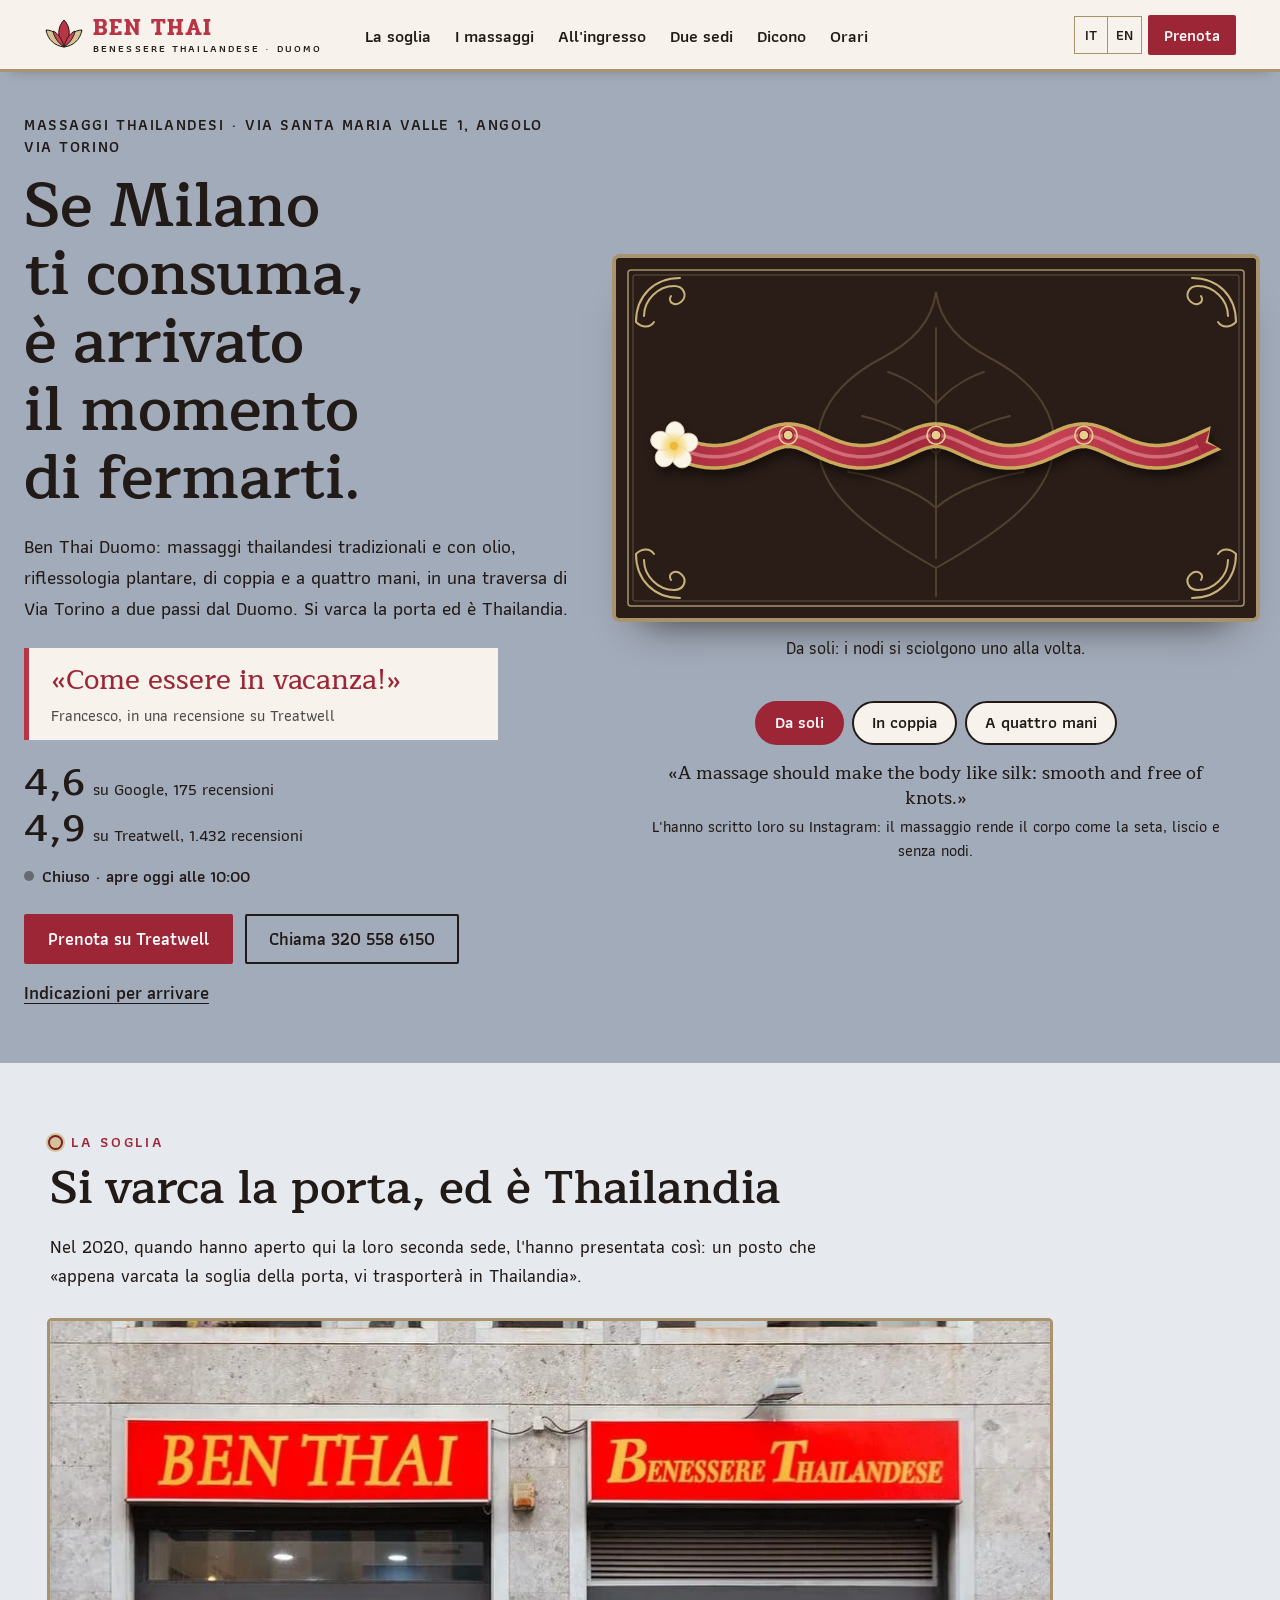
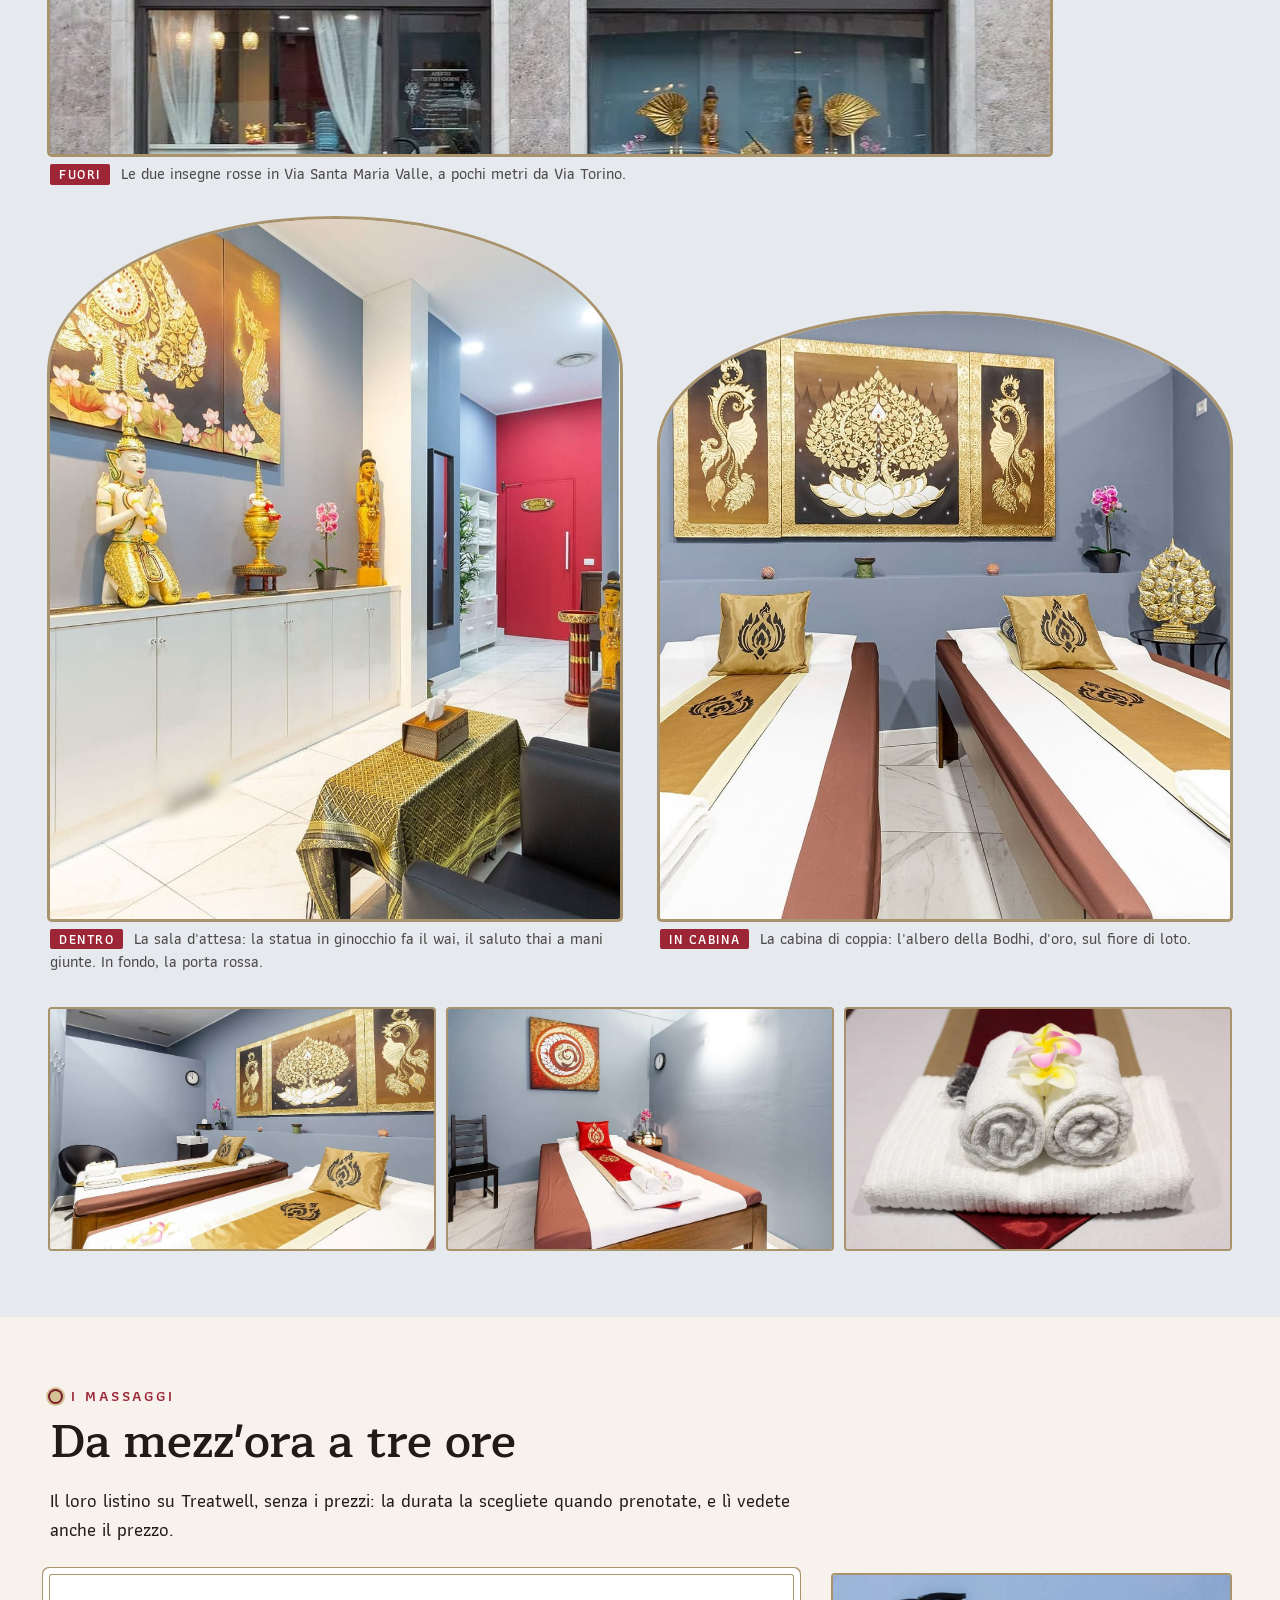
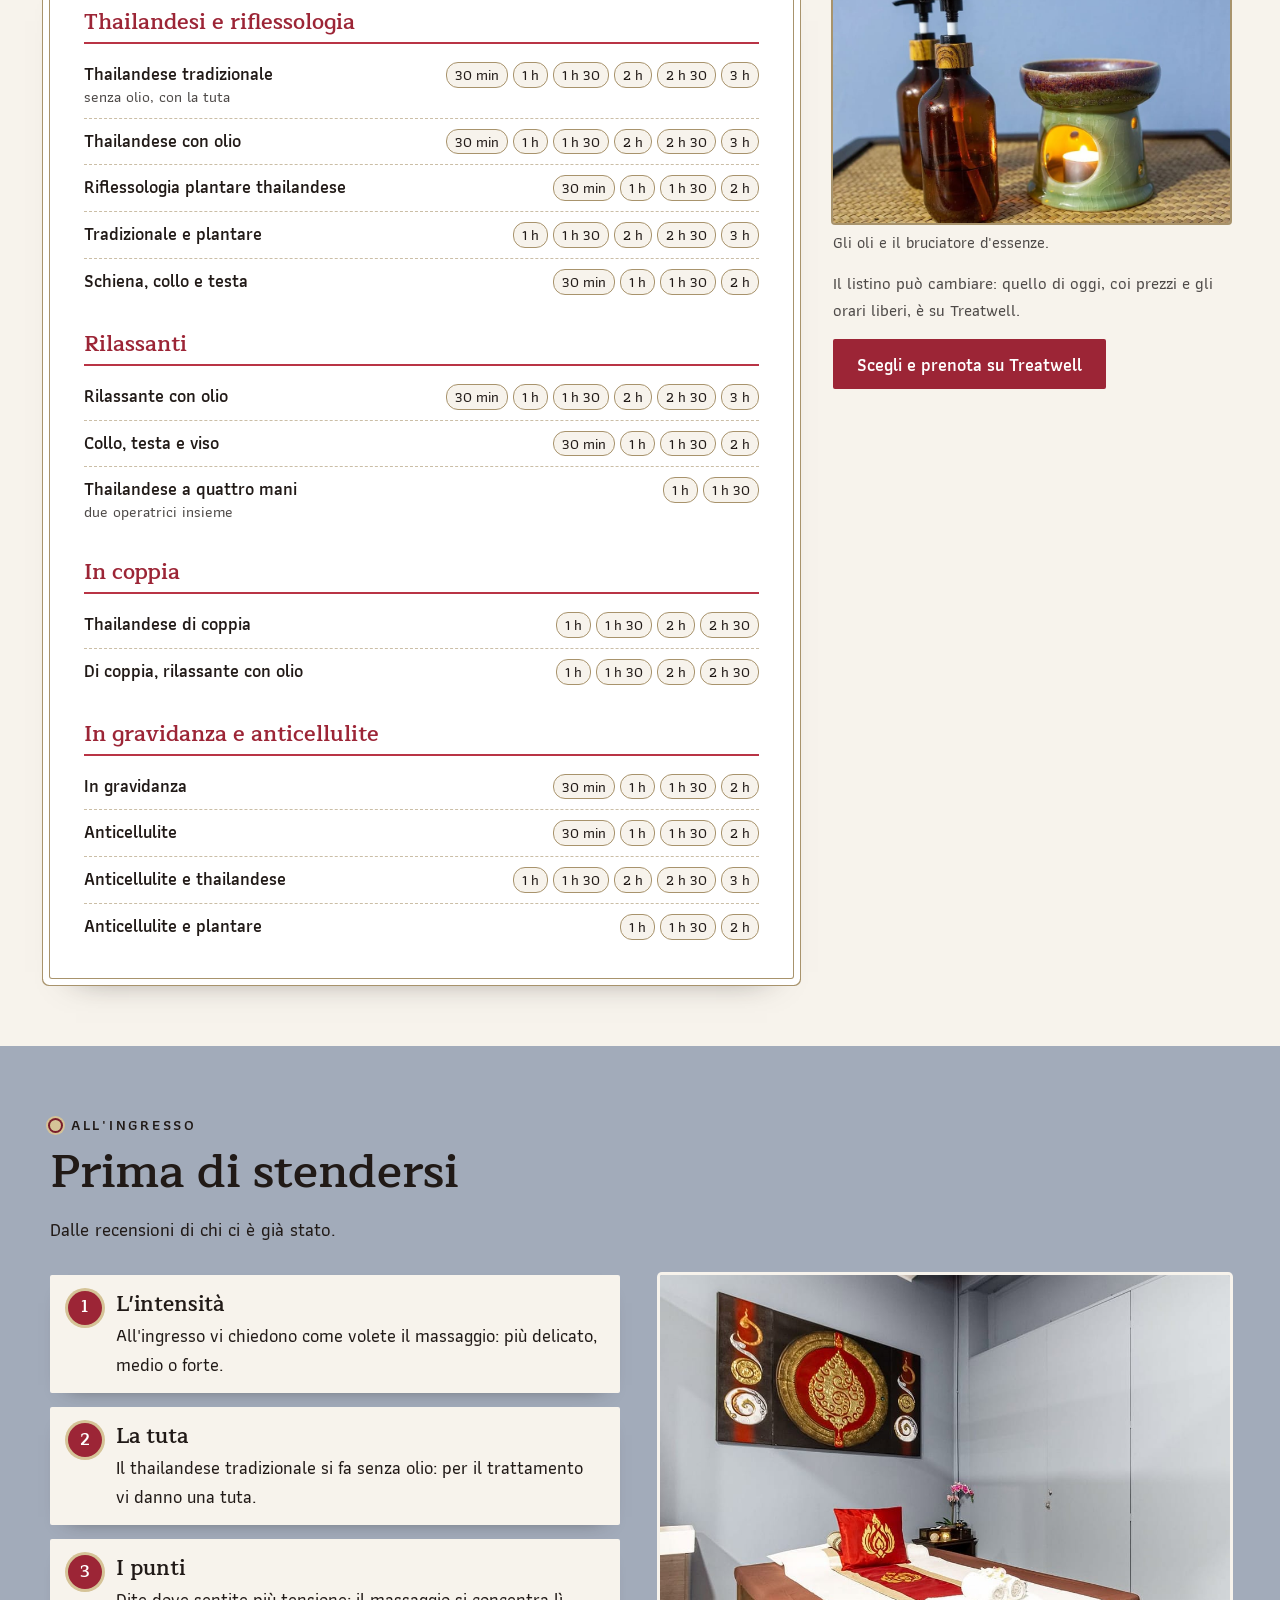
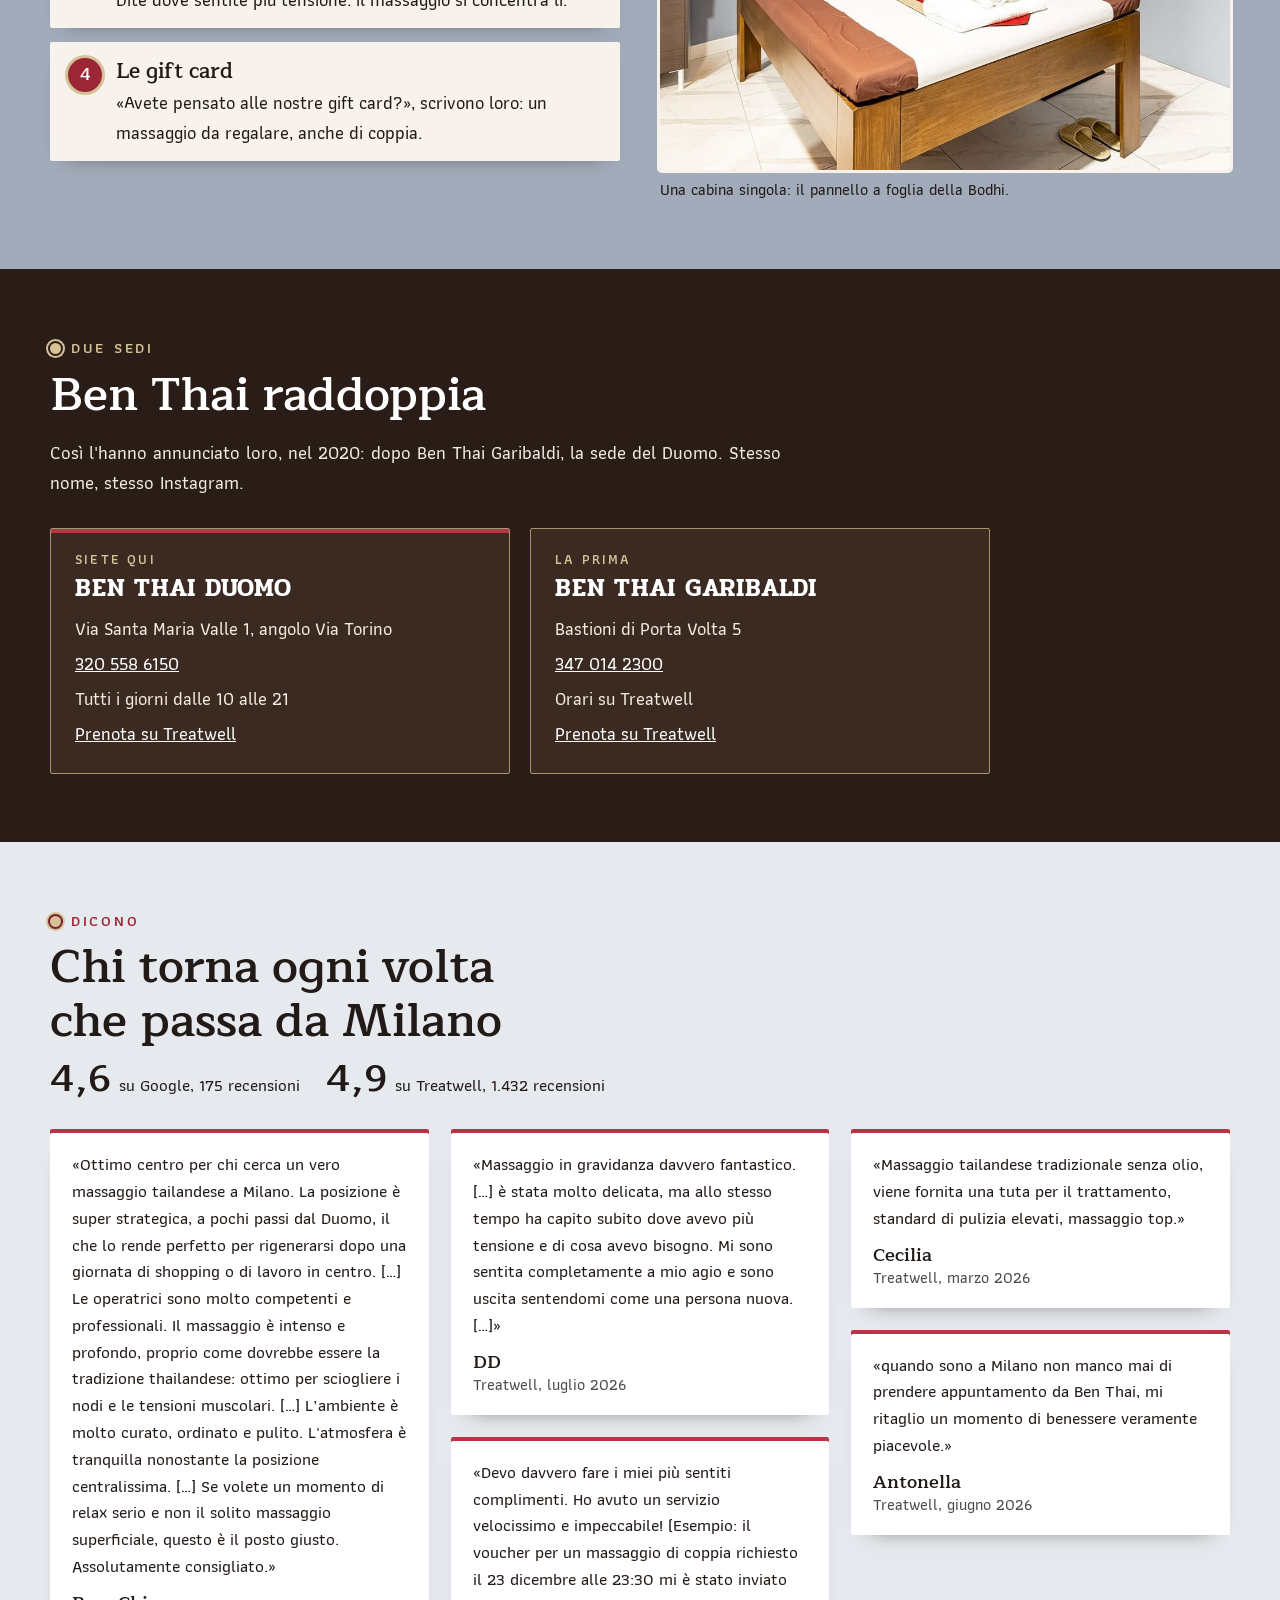
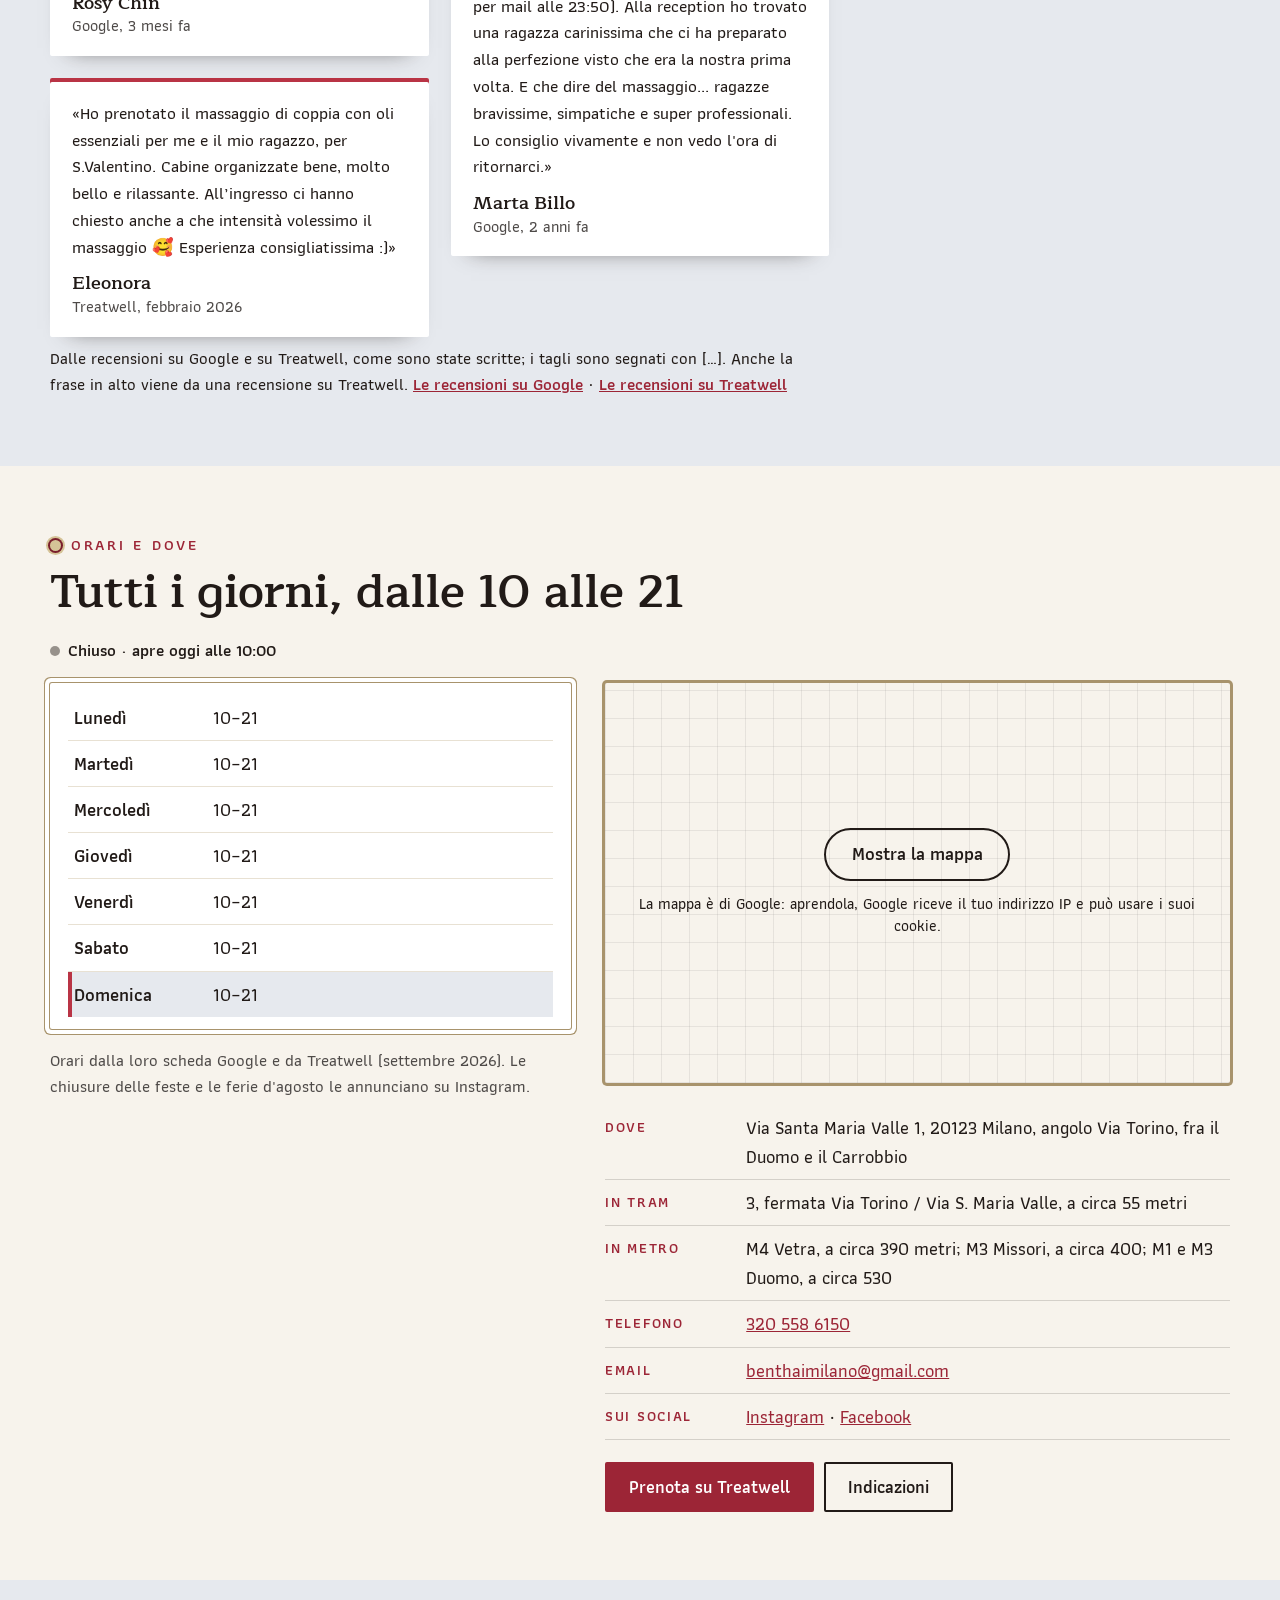
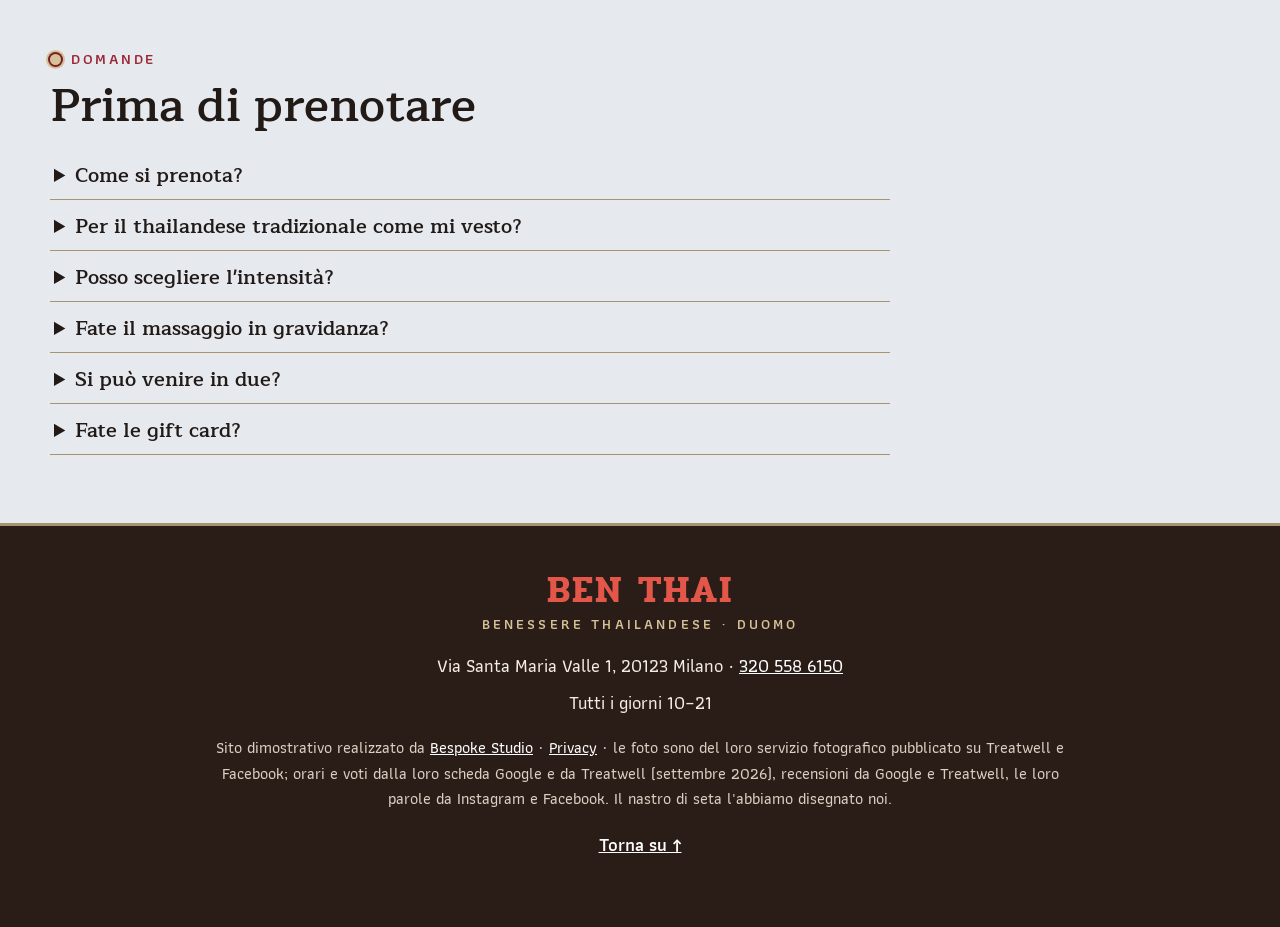
==== commit 5efcf12a: "Privacy e pulizia: caratteri sul sito, mappa al clic, informativa, noindex - caratteri copiati nel s" ====
--- a/index.html
+++ b/index.html
@@ -3,6 +3,7 @@
 <head>
 <meta charset="utf-8">
 <meta name="viewport" content="width=device-width, initial-scale=1">
+<meta name="robots" content="noindex">
 <script>(function(){var r=document.documentElement;r.classList.remove('no-js');
 /* la firma: finché main.js non parte c'è il nastro coi nodi; se il codice non arriva, dopo 2,5 s c'è il nastro liscio */
 try{if(!matchMedia('(prefers-reduced-motion: reduce)').matches){r.classList.add('firma-attesa');window.__attesaSeta=setTimeout(function(){r.classList.remove('firma-attesa')},2500)}}catch(e){}})()</script>
@@ -20,15 +21,57 @@
 <link rel="icon" href="img/favicon.svg" type="image/svg+xml">
 <link rel="icon" href="img/favicon-32.png" sizes="32x32" type="image/png">
 <link rel="apple-touch-icon" href="img/apple-touch-icon.png">
-<link rel="preconnect" href="https://fonts.googleapis.com">
-<link rel="preconnect" href="https://fonts.gstatic.com" crossorigin>
-<link href="https://fonts.googleapis.com/css2?family=Pridi:wght@600&amp;family=Maitree:wght@500;600&amp;family=Athiti:wght@400;500;600&amp;display=swap" rel="stylesheet">
+<link rel="stylesheet" href="fonts/fonts.css?v=1">
 <link rel="stylesheet" href="css/styles.css?v=1">
 <script src="https://cdn.jsdelivr.net/npm/gsap@3.12.5/dist/gsap.min.js" defer></script>
 <script src="https://cdn.jsdelivr.net/npm/gsap@3.12.5/dist/ScrollTrigger.min.js" defer></script>
 <script src="js/main.js?v=1" defer></script>
 <script type="application/ld+json">
-{"@context":"https://schema.org","@type":"HealthAndBeautyBusiness","name":"Ben Thai Duomo - Benessere Thailandese","description":"Massaggi thailandesi in Via Santa Maria Valle 1, angolo Via Torino, Milano: tradizionale, con olio, riflessologia plantare, di coppia, a quattro mani, in gravidanza.","url":"https://rotenzark.github.io/ben-thai-duomo/","image":"https://rotenzark.github.io/ben-thai-duomo/img/og.jpg","telephone":"+39 320 558 6150","email":"benthaimilano@gmail.com","address":{"@type":"PostalAddress","streetAddress":"Via Santa Maria Valle 1","postalCode":"20123","addressLocality":"Milano","addressRegion":"MI","addressCountry":"IT"},"geo":{"@type":"GeoCoordinates","latitude":45.46061,"longitude":9.18399},"openingHoursSpecification":[{"@type":"OpeningHoursSpecification","dayOfWeek":["Monday","Tuesday","Wednesday","Thursday","Friday","Saturday","Sunday"],"opens":"10:00","closes":"21:00"}],"aggregateRating":{"@type":"AggregateRating","ratingValue":"4.6","reviewCount":"175","bestRating":"5"},"sameAs":["https://www.instagram.com/benthaimilano/","https://www.facebook.com/BenThaiMilano","https://www.facebook.com/BenThaiDuomo/","https://www.treatwell.it/salone/ben-thai-duomo-benessere-thailandese/"]}
+{
+  "@context": "https://schema.org",
+  "@type": "HealthAndBeautyBusiness",
+  "name": "Ben Thai Duomo - Benessere Thailandese",
+  "description": "Massaggi thailandesi in Via Santa Maria Valle 1, angolo Via Torino, Milano: tradizionale, con olio, riflessologia plantare, di coppia, a quattro mani, in gravidanza.",
+  "url": "https://rotenzark.github.io/ben-thai-duomo/",
+  "image": "https://rotenzark.github.io/ben-thai-duomo/img/og.jpg",
+  "telephone": "+39 320 558 6150",
+  "email": "benthaimilano@gmail.com",
+  "address": {
+    "@type": "PostalAddress",
+    "streetAddress": "Via Santa Maria Valle 1",
+    "postalCode": "20123",
+    "addressLocality": "Milano",
+    "addressRegion": "MI",
+    "addressCountry": "IT"
+  },
+  "geo": {
+    "@type": "GeoCoordinates",
+    "latitude": 45.46061,
+    "longitude": 9.18399
+  },
+  "openingHoursSpecification": [
+    {
+      "@type": "OpeningHoursSpecification",
+      "dayOfWeek": [
+        "Monday",
+        "Tuesday",
+        "Wednesday",
+        "Thursday",
+        "Friday",
+        "Saturday",
+        "Sunday"
+      ],
+      "opens": "10:00",
+      "closes": "21:00"
+    }
+  ],
+  "sameAs": [
+    "https://www.instagram.com/benthaimilano/",
+    "https://www.facebook.com/BenThaiMilano",
+    "https://www.facebook.com/BenThaiDuomo/",
+    "https://www.treatwell.it/salone/ben-thai-duomo-benessere-thailandese/"
+  ]
+}
 </script>
 <script type="application/ld+json">
 {"@context":"https://schema.org","@type":"FAQPage","mainEntity":[
@@ -258,12 +301,12 @@
       <p class="voto"><b class="voto__n">4,9</b> <span class="voto__su" data-i18n="d.treatwell">su Treatwell, 1.432 recensioni</span></p>
     </div>
     <ul class="recensioni">
-      <li class="recensione reveal"><p class="recensione__testo">«Ottimo centro per chi cerca un vero massaggio tailandese a Milano. La posizione è super strategica, a pochi passi dal Duomo, il che lo rende perfetto per rigenerarsi dopo una giornata di shopping o di lavoro in centro. <span class="taglio">[…]</span> Le operatrici sono molto competenti e professionali. Il massaggio è intenso e profondo, proprio come dovrebbe essere la tradizione thailandese: ottimo per sciogliere i nodi e le tensioni muscolari. <span class="taglio">[…]</span> L’ambiente è molto curato, ordinato e pulito. L'atmosfera è tranquilla nonostante la posizione centralissima. <span class="taglio">[…]</span> Se volete un momento di relax serio e non il solito massaggio superficiale, questo è il posto giusto. Assolutamente consigliato.»</p><p class="recensione__chi"><b>Rosy Chin</b> <span data-i18n="d.g3m">Google, 3 mesi fa</span></p></li>
-      <li class="recensione reveal"><p class="recensione__testo">«Ho prenotato il massaggio di coppia con oli essenziali per me e il mio ragazzo, per S.Valentino. Cabine organizzate bene, molto bello e rilassante. All’ingresso ci hanno chiesto anche a che intensità volessimo il massaggio 🥰 Esperienza consigliatissima :)»</p><p class="recensione__chi"><b>Eleonora</b> <span data-i18n="d.twFeb">Treatwell, febbraio 2026</span></p></li>
-      <li class="recensione reveal"><p class="recensione__testo">«Massaggio in gravidanza davvero fantastico. <span class="taglio">[…]</span> è stata molto delicata, ma allo stesso tempo ha capito subito dove avevo più tensione e di cosa avevo bisogno. Mi sono sentita completamente a mio agio e sono uscita sentendomi come una persona nuova. <span class="taglio">[…]</span>»</p><p class="recensione__chi"><b>DD</b> <span data-i18n="d.twLug">Treatwell, luglio 2026</span></p></li>
-      <li class="recensione reveal"><p class="recensione__testo">«Devo davvero fare i miei più sentiti complimenti. Ho avuto un servizio velocissimo e impeccabile! (Esempio: il voucher per un massaggio di coppia richiesto il 23 dicembre alle 23:30 mi è stato inviato per mail alle 23:50). Alla reception ho trovato una ragazza carinissima che ci ha preparato alla perfezione visto che era la nostra prima volta. E che dire del massaggio... ragazze bravissime, simpatiche e super professionali. Lo consiglio vivamente e non vedo l'ora di ritornarci.»</p><p class="recensione__chi"><b>Marta Billo</b> <span data-i18n="d.g2a">Google, 2 anni fa</span></p></li>
-      <li class="recensione reveal"><p class="recensione__testo">«Massaggio tailandese tradizionale senza olio, viene fornita una tuta per il trattamento, standard di pulizia elevati, massaggio top.»</p><p class="recensione__chi"><b>Cecilia</b> <span data-i18n="d.twMar">Treatwell, marzo 2026</span></p></li>
-      <li class="recensione reveal"><p class="recensione__testo">«quando sono a Milano non manco mai di prendere appuntamento da Ben Thai, mi ritaglio un momento di benessere veramente piacevole.»</p><p class="recensione__chi"><b>Antonella</b> <span data-i18n="d.twGiu">Treatwell, giugno 2026</span></p></li>
+      <li class="recensione reveal"><p lang="it" class="recensione__testo">«Ottimo centro per chi cerca un vero massaggio tailandese a Milano. La posizione è super strategica, a pochi passi dal Duomo, il che lo rende perfetto per rigenerarsi dopo una giornata di shopping o di lavoro in centro. <span class="taglio">[…]</span> Le operatrici sono molto competenti e professionali. Il massaggio è intenso e profondo, proprio come dovrebbe essere la tradizione thailandese: ottimo per sciogliere i nodi e le tensioni muscolari. <span class="taglio">[…]</span> L’ambiente è molto curato, ordinato e pulito. L'atmosfera è tranquilla nonostante la posizione centralissima. <span class="taglio">[…]</span> Se volete un momento di relax serio e non il solito massaggio superficiale, questo è il posto giusto. Assolutamente consigliato.»</p><p class="recensione__chi"><b>Rosy Chin</b> <span data-i18n="d.g3m">Google, 3 mesi fa</span></p></li>
+      <li class="recensione reveal"><p lang="it" class="recensione__testo">«Ho prenotato il massaggio di coppia con oli essenziali per me e il mio ragazzo, per S.Valentino. Cabine organizzate bene, molto bello e rilassante. All’ingresso ci hanno chiesto anche a che intensità volessimo il massaggio 🥰 Esperienza consigliatissima :)»</p><p class="recensione__chi"><b>Eleonora</b> <span data-i18n="d.twFeb">Treatwell, febbraio 2026</span></p></li>
+      <li class="recensione reveal"><p lang="it" class="recensione__testo">«Massaggio in gravidanza davvero fantastico. <span class="taglio">[…]</span> è stata molto delicata, ma allo stesso tempo ha capito subito dove avevo più tensione e di cosa avevo bisogno. Mi sono sentita completamente a mio agio e sono uscita sentendomi come una persona nuova. <span class="taglio">[…]</span>»</p><p class="recensione__chi"><b>DD</b> <span data-i18n="d.twLug">Treatwell, luglio 2026</span></p></li>
+      <li class="recensione reveal"><p lang="it" class="recensione__testo">«Devo davvero fare i miei più sentiti complimenti. Ho avuto un servizio velocissimo e impeccabile! (Esempio: il voucher per un massaggio di coppia richiesto il 23 dicembre alle 23:30 mi è stato inviato per mail alle 23:50). Alla reception ho trovato una ragazza carinissima che ci ha preparato alla perfezione visto che era la nostra prima volta. E che dire del massaggio... ragazze bravissime, simpatiche e super professionali. Lo consiglio vivamente e non vedo l'ora di ritornarci.»</p><p class="recensione__chi"><b>Marta Billo</b> <span data-i18n="d.g2a">Google, 2 anni fa</span></p></li>
+      <li class="recensione reveal"><p lang="it" class="recensione__testo">«Massaggio tailandese tradizionale senza olio, viene fornita una tuta per il trattamento, standard di pulizia elevati, massaggio top.»</p><p class="recensione__chi"><b>Cecilia</b> <span data-i18n="d.twMar">Treatwell, marzo 2026</span></p></li>
+      <li class="recensione reveal"><p lang="it" class="recensione__testo">«quando sono a Milano non manco mai di prendere appuntamento da Ben Thai, mi ritaglio un momento di benessere veramente piacevole.»</p><p class="recensione__chi"><b>Antonella</b> <span data-i18n="d.twGiu">Treatwell, giugno 2026</span></p></li>
     </ul>
     <p class="dicono__nota"><span data-i18n="d.nota">Dalle recensioni su Google e su Treatwell, come sono state scritte; i tagli sono segnati con […]. Anche la frase in alto viene da una recensione su Treatwell.</span> <a href="https://www.google.com/maps/search/?api=1&amp;query=Ben+Thai+Duomo+Benessere+Thailandese%2C+Via+Santa+Maria+Valle+1%2C+20123+Milano" target="_blank" rel="noopener" data-i18n="d.tutteG">Le recensioni su Google</a> · <a href="https://www.treatwell.it/salone/ben-thai-duomo-benessere-thailandese/" target="_blank" rel="noopener" data-i18n="d.tutteT">Le recensioni su Treatwell</a></p>
   </section>
@@ -288,7 +331,7 @@
       </div>
       <div class="dove">
         <div class="cartina reveal">
-          <iframe title="Mappa: Ben Thai Duomo, Via Santa Maria Valle 1, Milano" data-i18n-title="o.mappa" src="https://maps.google.com/maps?q=Ben%20Thai%20Duomo%2C%20Via%20Santa%20Maria%20Valle%201%2C%2020123%20Milano&amp;z=16&amp;output=embed" width="600" height="400" loading="lazy" referrerpolicy="no-referrer-when-downgrade"></iframe>
+          <div class="mappa-clic" data-mappa-clic style="--mappa-h: 400px"><template><iframe title="Mappa: Ben Thai Duomo, Via Santa Maria Valle 1, Milano" data-i18n-title="o.mappa" src="https://maps.google.com/maps?q=Ben%20Thai%20Duomo%2C%20Via%20Santa%20Maria%20Valle%201%2C%2020123%20Milano&amp;z=16&amp;output=embed" width="600" height="400" loading="lazy" referrerpolicy="no-referrer-when-downgrade"></iframe></template><div class="mappa-clic__velo"><a class="mappa-clic__btn" href="https://www.google.com/maps/dir/?api=1&amp;destination=Ben+Thai+Duomo%2C+Via+Santa+Maria+Valle+1%2C+20123+Milano" target="_blank" rel="noopener">Mostra la mappa</a><p class="mappa-clic__nota">La mappa è di Google: aprendola, Google riceve il tuo indirizzo IP e può usare i suoi cookie.</p></div></div>
         </div>
         <dl class="indirizzo">
           <div><dt data-i18n="o.dove">Dove</dt><dd data-i18n="o.dovev">Via Santa Maria Valle 1, 20123 Milano, angolo Via Torino, fra il Duomo e il Carrobbio</dd></div>
@@ -325,7 +368,7 @@
     <p class="piede__sotto">Benessere Thailandese · Duomo</p>
     <p class="piede__dove">Via Santa Maria Valle 1, 20123 Milano · <a href="tel:+393205586150" class="intero">320 558 6150</a></p>
     <p class="piede__orario" data-i18n="f2.orario">Tutti i giorni 10–21</p>
-    <p class="piede__cred" data-i18n="f2.cred">Sito dimostrativo realizzato da <a href="https://bespokestud.io" rel="noopener">Bespoke Studio</a> · le foto sono del loro servizio fotografico pubblicato su Treatwell e Facebook; orari e voti dalla loro scheda Google e da Treatwell (settembre 2026), recensioni da Google e Treatwell, le loro parole da Instagram e Facebook. Il nastro di seta l'abbiamo disegnato noi.</p>
+    <p class="piede__cred" data-i18n="f2.cred">Sito dimostrativo realizzato da <a href="https://bespokestud.io" rel="noopener">Bespoke Studio</a> · <a href="privacy.html">Privacy</a> · le foto sono del loro servizio fotografico pubblicato su Treatwell e Facebook; orari e voti dalla loro scheda Google e da Treatwell (settembre 2026), recensioni da Google e Treatwell, le loro parole da Instagram e Facebook. Il nastro di seta l'abbiamo disegnato noi.</p>
     <p><a class="piede__su" href="#inizio" data-i18n="f2.su">Torna su ↑</a></p>
   </div>
 </footer>
@@ -340,5 +383,6 @@
   <img id="lightboxImg" src="" alt="">
 </div>
 
+<script src="js/mappa-clic.js?v=1" defer></script>
 </body>
 </html>
--- a/fonts/fonts.css
+++ b/fonts/fonts.css
@@ -0,0 +1,217 @@
+/* Caratteri ospitati sul sito: nessuna richiesta a Google Fonts o Fontshare (giro privacy 1/10/2026). Licenze in LICENSE.txt. */
+/* thai */
+@font-face {
+  font-family: 'Athiti';
+  font-style: normal;
+  font-weight: 400;
+  font-display: swap;
+  src: url(athiti-v14-pe0vMISdLIZIv1wIHxJXOtY.woff2) format('woff2');
+  unicode-range: U+02D7, U+0303, U+0331, U+0E01-0E5B, U+200C-200D, U+25CC;
+}
+/* vietnamese */
+@font-face {
+  font-family: 'Athiti';
+  font-style: normal;
+  font-weight: 400;
+  font-display: swap;
+  src: url(athiti-v14-pe0vMISdLIZIv1wIBBJXOtY.woff2) format('woff2');
+  unicode-range: U+0102-0103, U+0110-0111, U+0128-0129, U+0168-0169, U+01A0-01A1, U+01AF-01B0, U+0300-0301, U+0303-0304, U+0308-0309, U+0323, U+0329, U+1EA0-1EF9, U+20AB;
+}
+/* latin-ext */
+@font-face {
+  font-family: 'Athiti';
+  font-style: normal;
+  font-weight: 400;
+  font-display: swap;
+  src: url(athiti-v14-pe0vMISdLIZIv1wIBRJXOtY.woff2) format('woff2');
+  unicode-range: U+0100-02BA, U+02BD-02C5, U+02C7-02CC, U+02CE-02D7, U+02DD-02FF, U+0304, U+0308, U+0329, U+1D00-1DBF, U+1E00-1E9F, U+1EF2-1EFF, U+2020, U+20A0-20AB, U+20AD-20C0, U+2113, U+2C60-2C7F, U+A720-A7FF;
+}
+/* latin */
+@font-face {
+  font-family: 'Athiti';
+  font-style: normal;
+  font-weight: 400;
+  font-display: swap;
+  src: url(athiti-v14-pe0vMISdLIZIv1wICxJX.woff2) format('woff2');
+  unicode-range: U+0000-00FF, U+0131, U+0152-0153, U+02BB-02BC, U+02C6, U+02DA, U+02DC, U+0304, U+0308, U+0329, U+2000-206F, U+20AC, U+2122, U+2191, U+2193, U+2212, U+2215, U+FEFF, U+FFFD;
+}
+/* thai */
+@font-face {
+  font-family: 'Athiti';
+  font-style: normal;
+  font-weight: 500;
+  font-display: swap;
+  src: url(athiti-v14-pe0sMISdLIZIv1wA-DFCEfe_O98.woff2) format('woff2');
+  unicode-range: U+02D7, U+0303, U+0331, U+0E01-0E5B, U+200C-200D, U+25CC;
+}
+/* vietnamese */
+@font-face {
+  font-family: 'Athiti';
+  font-style: normal;
+  font-weight: 500;
+  font-display: swap;
+  src: url(athiti-v14-pe0sMISdLIZIv1wA-DFCCve_O98.woff2) format('woff2');
+  unicode-range: U+0102-0103, U+0110-0111, U+0128-0129, U+0168-0169, U+01A0-01A1, U+01AF-01B0, U+0300-0301, U+0303-0304, U+0308-0309, U+0323, U+0329, U+1EA0-1EF9, U+20AB;
+}
+/* latin-ext */
+@font-face {
+  font-family: 'Athiti';
+  font-style: normal;
+  font-weight: 500;
+  font-display: swap;
+  src: url(athiti-v14-pe0sMISdLIZIv1wA-DFCC_e_O98.woff2) format('woff2');
+  unicode-range: U+0100-02BA, U+02BD-02C5, U+02C7-02CC, U+02CE-02D7, U+02DD-02FF, U+0304, U+0308, U+0329, U+1D00-1DBF, U+1E00-1E9F, U+1EF2-1EFF, U+2020, U+20A0-20AB, U+20AD-20C0, U+2113, U+2C60-2C7F, U+A720-A7FF;
+}
+/* latin */
+@font-face {
+  font-family: 'Athiti';
+  font-style: normal;
+  font-weight: 500;
+  font-display: swap;
+  src: url(athiti-v14-pe0sMISdLIZIv1wA-DFCBfe_.woff2) format('woff2');
+  unicode-range: U+0000-00FF, U+0131, U+0152-0153, U+02BB-02BC, U+02C6, U+02DA, U+02DC, U+0304, U+0308, U+0329, U+2000-206F, U+20AC, U+2122, U+2191, U+2193, U+2212, U+2215, U+FEFF, U+FFFD;
+}
+/* thai */
+@font-face {
+  font-family: 'Athiti';
+  font-style: normal;
+  font-weight: 600;
+  font-display: swap;
+  src: url(athiti-v14-pe0sMISdLIZIv1wA1DZCEfe_O98.woff2) format('woff2');
+  unicode-range: U+02D7, U+0303, U+0331, U+0E01-0E5B, U+200C-200D, U+25CC;
+}
+/* vietnamese */
+@font-face {
+  font-family: 'Athiti';
+  font-style: normal;
+  font-weight: 600;
+  font-display: swap;
+  src: url(athiti-v14-pe0sMISdLIZIv1wA1DZCCve_O98.woff2) format('woff2');
+  unicode-range: U+0102-0103, U+0110-0111, U+0128-0129, U+0168-0169, U+01A0-01A1, U+01AF-01B0, U+0300-0301, U+0303-0304, U+0308-0309, U+0323, U+0329, U+1EA0-1EF9, U+20AB;
+}
+/* latin-ext */
+@font-face {
+  font-family: 'Athiti';
+  font-style: normal;
+  font-weight: 600;
+  font-display: swap;
+  src: url(athiti-v14-pe0sMISdLIZIv1wA1DZCC_e_O98.woff2) format('woff2');
+  unicode-range: U+0100-02BA, U+02BD-02C5, U+02C7-02CC, U+02CE-02D7, U+02DD-02FF, U+0304, U+0308, U+0329, U+1D00-1DBF, U+1E00-1E9F, U+1EF2-1EFF, U+2020, U+20A0-20AB, U+20AD-20C0, U+2113, U+2C60-2C7F, U+A720-A7FF;
+}
+/* latin */
+@font-face {
+  font-family: 'Athiti';
+  font-style: normal;
+  font-weight: 600;
+  font-display: swap;
+  src: url(athiti-v14-pe0sMISdLIZIv1wA1DZCBfe_.woff2) format('woff2');
+  unicode-range: U+0000-00FF, U+0131, U+0152-0153, U+02BB-02BC, U+02C6, U+02DA, U+02DC, U+0304, U+0308, U+0329, U+2000-206F, U+20AC, U+2122, U+2191, U+2193, U+2212, U+2215, U+FEFF, U+FFFD;
+}
+/* thai */
+@font-face {
+  font-family: 'Maitree';
+  font-style: normal;
+  font-weight: 500;
+  font-display: swap;
+  src: url(maitree-v11-MjQDmil5tffhpBrkli2PaIKivYdh.woff2) format('woff2');
+  unicode-range: U+02D7, U+0303, U+0331, U+0E01-0E5B, U+200C-200D, U+25CC;
+}
+/* vietnamese */
+@font-face {
+  font-family: 'Maitree';
+  font-style: normal;
+  font-weight: 500;
+  font-display: swap;
+  src: url(maitree-v11-MjQDmil5tffhpBrkli2PaJmivYdh.woff2) format('woff2');
+  unicode-range: U+0102-0103, U+0110-0111, U+0128-0129, U+0168-0169, U+01A0-01A1, U+01AF-01B0, U+0300-0301, U+0303-0304, U+0308-0309, U+0323, U+0329, U+1EA0-1EF9, U+20AB;
+}
+/* latin-ext */
+@font-face {
+  font-family: 'Maitree';
+  font-style: normal;
+  font-weight: 500;
+  font-display: swap;
+  src: url(maitree-v11-MjQDmil5tffhpBrkli2PaJiivYdh.woff2) format('woff2');
+  unicode-range: U+0100-02BA, U+02BD-02C5, U+02C7-02CC, U+02CE-02D7, U+02DD-02FF, U+0304, U+0308, U+0329, U+1D00-1DBF, U+1E00-1E9F, U+1EF2-1EFF, U+2020, U+20A0-20AB, U+20AD-20C0, U+2113, U+2C60-2C7F, U+A720-A7FF;
+}
+/* latin */
+@font-face {
+  font-family: 'Maitree';
+  font-style: normal;
+  font-weight: 500;
+  font-display: swap;
+  src: url(maitree-v11-MjQDmil5tffhpBrkli2PaJaivQ.woff2) format('woff2');
+  unicode-range: U+0000-00FF, U+0131, U+0152-0153, U+02BB-02BC, U+02C6, U+02DA, U+02DC, U+0304, U+0308, U+0329, U+2000-206F, U+20AC, U+2122, U+2191, U+2193, U+2212, U+2215, U+FEFF, U+FFFD;
+}
+/* thai */
+@font-face {
+  font-family: 'Maitree';
+  font-style: normal;
+  font-weight: 600;
+  font-display: swap;
+  src: url(maitree-v11-MjQDmil5tffhpBrklgGIaIKivYdh.woff2) format('woff2');
+  unicode-range: U+02D7, U+0303, U+0331, U+0E01-0E5B, U+200C-200D, U+25CC;
+}
+/* vietnamese */
+@font-face {
+  font-family: 'Maitree';
+  font-style: normal;
+  font-weight: 600;
+  font-display: swap;
+  src: url(maitree-v11-MjQDmil5tffhpBrklgGIaJmivYdh.woff2) format('woff2');
+  unicode-range: U+0102-0103, U+0110-0111, U+0128-0129, U+0168-0169, U+01A0-01A1, U+01AF-01B0, U+0300-0301, U+0303-0304, U+0308-0309, U+0323, U+0329, U+1EA0-1EF9, U+20AB;
+}
+/* latin-ext */
+@font-face {
+  font-family: 'Maitree';
+  font-style: normal;
+  font-weight: 600;
+  font-display: swap;
+  src: url(maitree-v11-MjQDmil5tffhpBrklgGIaJiivYdh.woff2) format('woff2');
+  unicode-range: U+0100-02BA, U+02BD-02C5, U+02C7-02CC, U+02CE-02D7, U+02DD-02FF, U+0304, U+0308, U+0329, U+1D00-1DBF, U+1E00-1E9F, U+1EF2-1EFF, U+2020, U+20A0-20AB, U+20AD-20C0, U+2113, U+2C60-2C7F, U+A720-A7FF;
+}
+/* latin */
+@font-face {
+  font-family: 'Maitree';
+  font-style: normal;
+  font-weight: 600;
+  font-display: swap;
+  src: url(maitree-v11-MjQDmil5tffhpBrklgGIaJaivQ.woff2) format('woff2');
+  unicode-range: U+0000-00FF, U+0131, U+0152-0153, U+02BB-02BC, U+02C6, U+02DA, U+02DC, U+0304, U+0308, U+0329, U+2000-206F, U+20AC, U+2122, U+2191, U+2193, U+2212, U+2215, U+FEFF, U+FFFD;
+}
+/* thai */
+@font-face {
+  font-family: 'Pridi';
+  font-style: normal;
+  font-weight: 600;
+  font-display: swap;
+  src: url(pridi-v15-2sDdZG5JnZLfkc1CjX0wT0CEAg.woff2) format('woff2');
+  unicode-range: U+02D7, U+0303, U+0331, U+0E01-0E5B, U+200C-200D, U+25CC;
+}
+/* vietnamese */
+@font-face {
+  font-family: 'Pridi';
+  font-style: normal;
+  font-weight: 600;
+  font-display: swap;
+  src: url(pridi-v15-2sDdZG5JnZLfkc1CjX0rT0CEAg.woff2) format('woff2');
+  unicode-range: U+0102-0103, U+0110-0111, U+0128-0129, U+0168-0169, U+01A0-01A1, U+01AF-01B0, U+0300-0301, U+0303-0304, U+0308-0309, U+0323, U+0329, U+1EA0-1EF9, U+20AB;
+}
+/* latin-ext */
+@font-face {
+  font-family: 'Pridi';
+  font-style: normal;
+  font-weight: 600;
+  font-display: swap;
+  src: url(pridi-v15-2sDdZG5JnZLfkc1CjX0qT0CEAg.woff2) format('woff2');
+  unicode-range: U+0100-02BA, U+02BD-02C5, U+02C7-02CC, U+02CE-02D7, U+02DD-02FF, U+0304, U+0308, U+0329, U+1D00-1DBF, U+1E00-1E9F, U+1EF2-1EFF, U+2020, U+20A0-20AB, U+20AD-20C0, U+2113, U+2C60-2C7F, U+A720-A7FF;
+}
+/* latin */
+@font-face {
+  font-family: 'Pridi';
+  font-style: normal;
+  font-weight: 600;
+  font-display: swap;
+  src: url(pridi-v15-2sDdZG5JnZLfkc1CjX0kT0A.woff2) format('woff2');
+  unicode-range: U+0000-00FF, U+0131, U+0152-0153, U+02BB-02BC, U+02C6, U+02DA, U+02DC, U+0304, U+0308, U+0329, U+2000-206F, U+20AC, U+2122, U+2191, U+2193, U+2212, U+2215, U+FEFF, U+FFFD;
+}
--- a/css/styles.css
+++ b/css/styles.css
@@ -339,3 +339,12 @@
 .firma-attesa .lucido { stroke-dashoffset: 70px; }
 .firma-attesa .punto { opacity: 0; }
 /*/SETA*/
+
+/*MAPPACLIC*/
+/* la mappa Google si carica solo al clic (giro privacy 1/10/2026) */
+.mappa-clic { display: flex; align-items: center; justify-content: center; width: 100%; height: 100%; min-height: var(--mappa-h, 320px); box-sizing: border-box; padding: 24px; text-align: center; background: repeating-linear-gradient(0deg, rgba(127, 127, 127, 0.14) 0 1px, transparent 1px 28px), repeating-linear-gradient(90deg, rgba(127, 127, 127, 0.14) 0 1px, transparent 1px 28px); }
+.mappa-clic__velo { display: flex; flex-direction: column; align-items: center; gap: 12px; max-width: 32em; }
+.mappa-clic__btn { display: inline-block; padding: 0.75em 1.4em; border: 2px solid currentColor; border-radius: 999px; color: inherit; font: inherit; font-weight: 600; line-height: 1.2; text-decoration: none; background: transparent; cursor: pointer; }
+.mappa-clic__btn:hover, .mappa-clic__btn:focus-visible { text-decoration: underline; }
+.mappa-clic__nota { margin: 0; font-size: 0.85em; line-height: 1.45; }
+/*/MAPPACLIC*/
